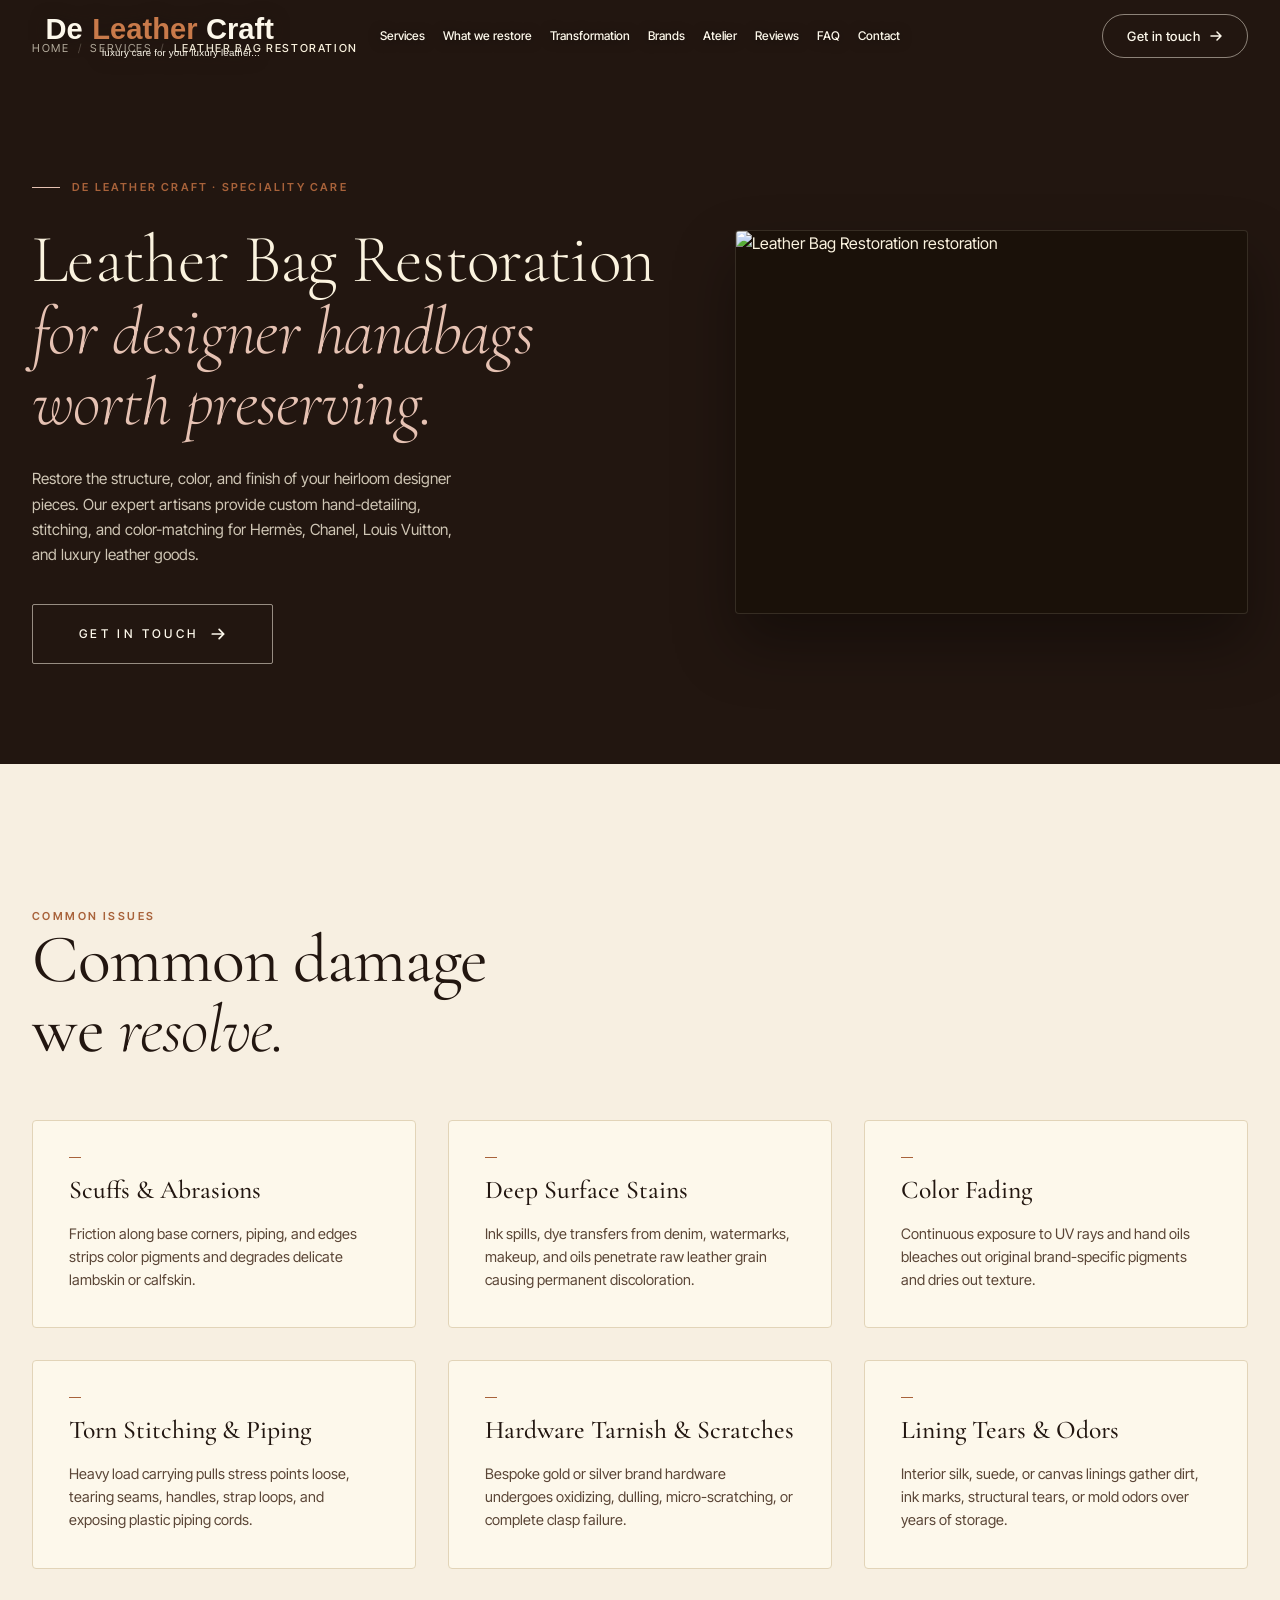
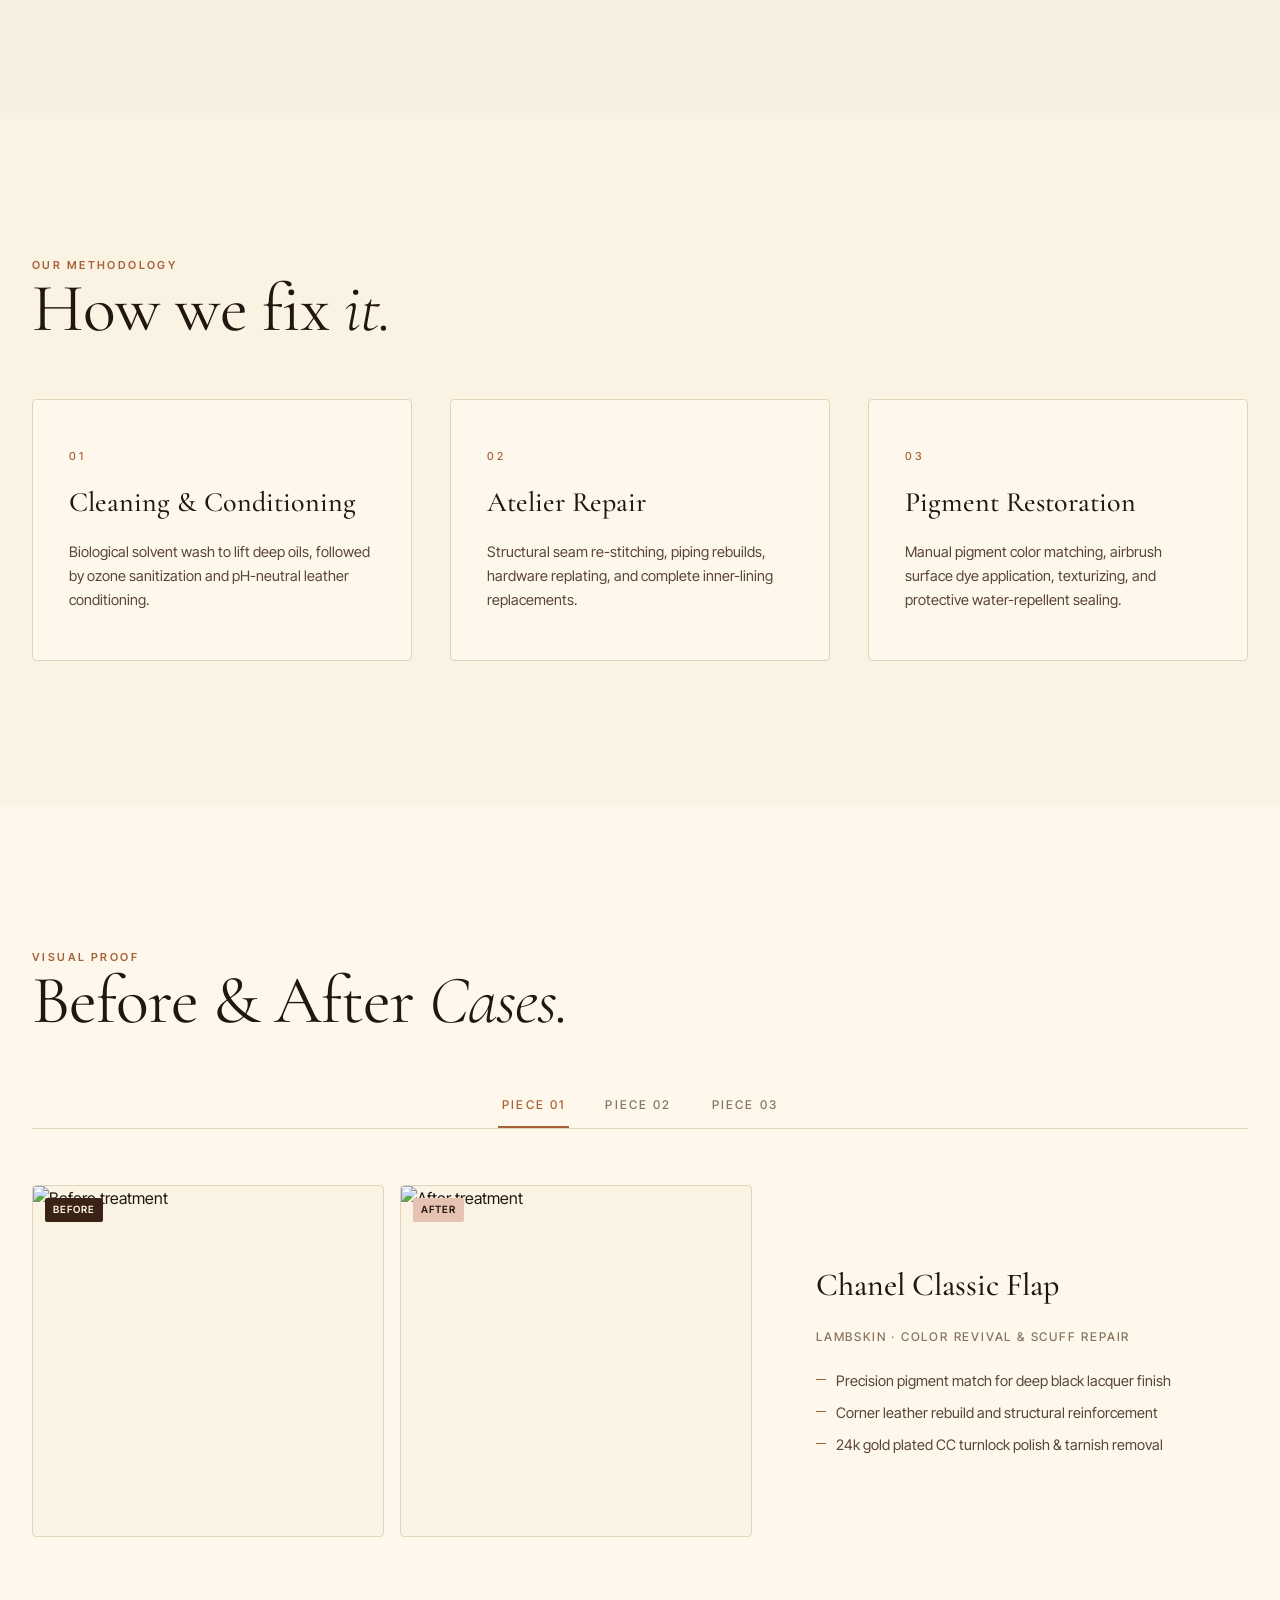
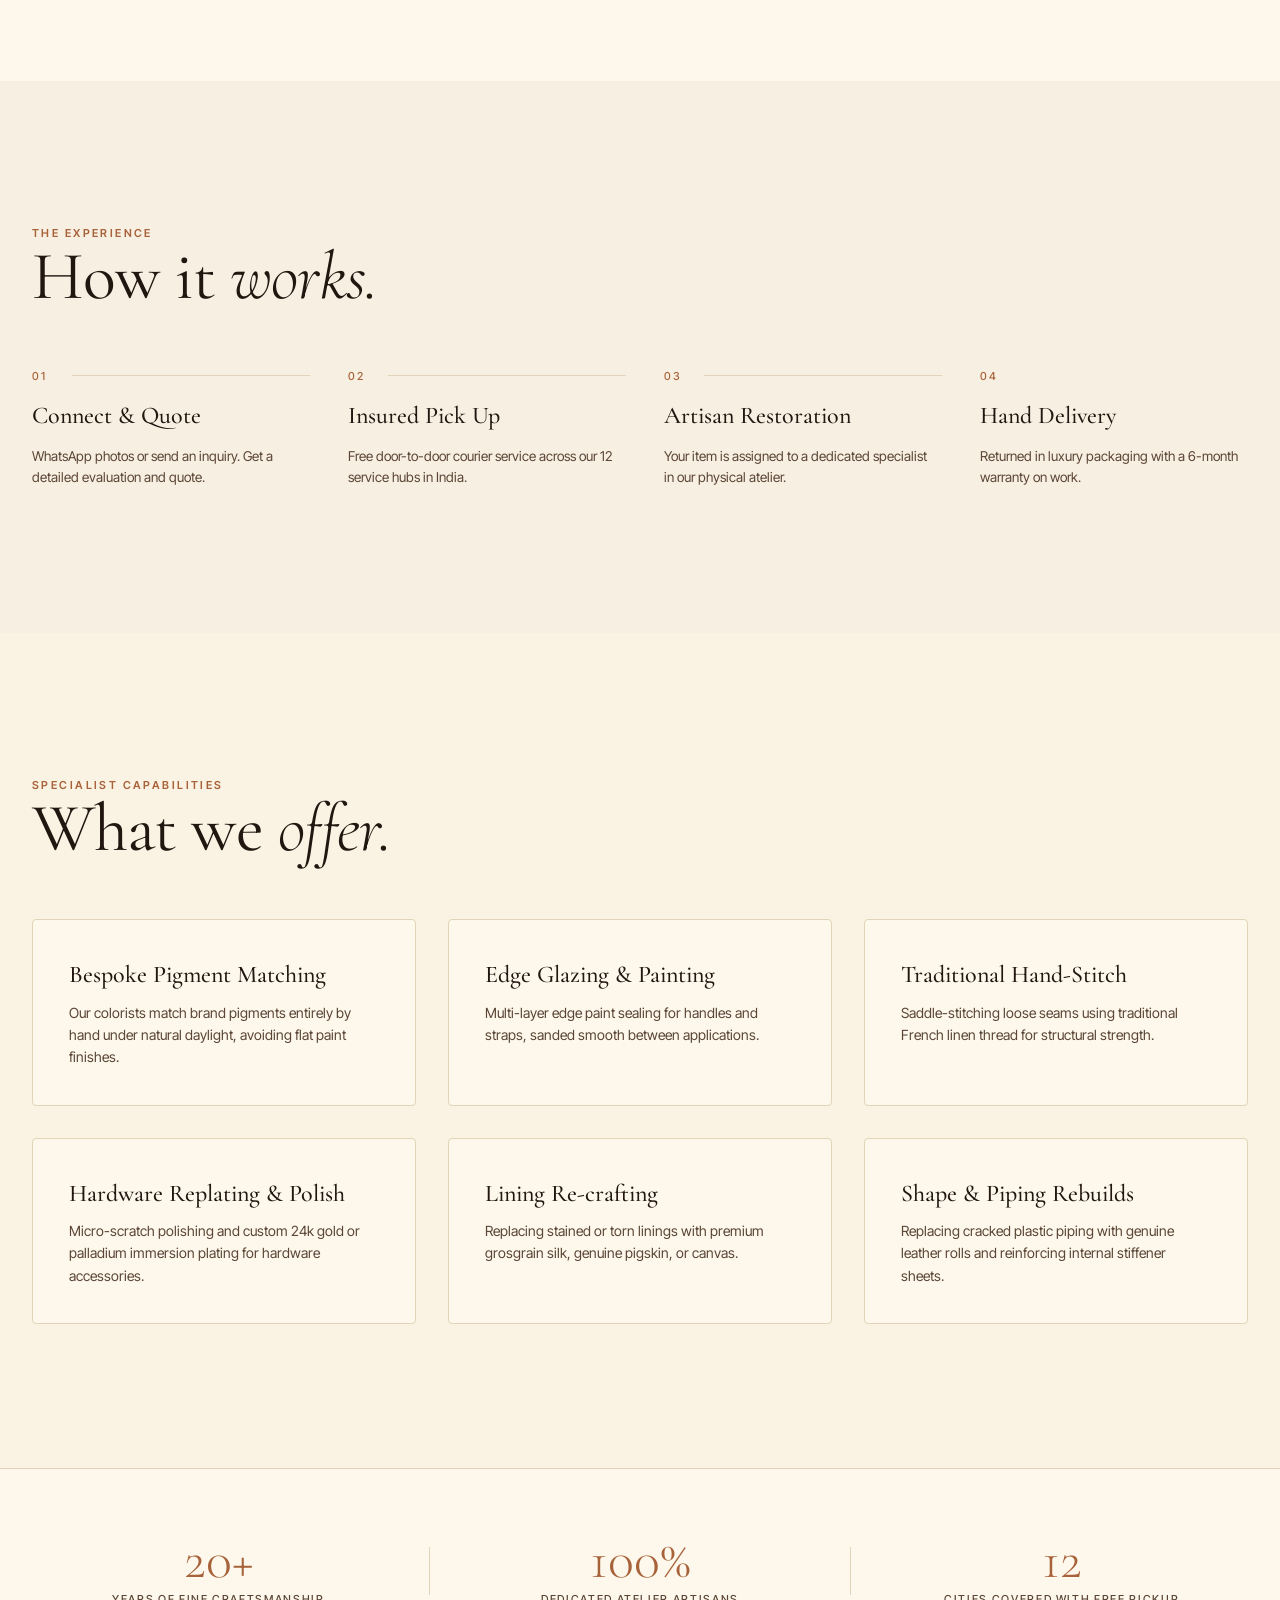
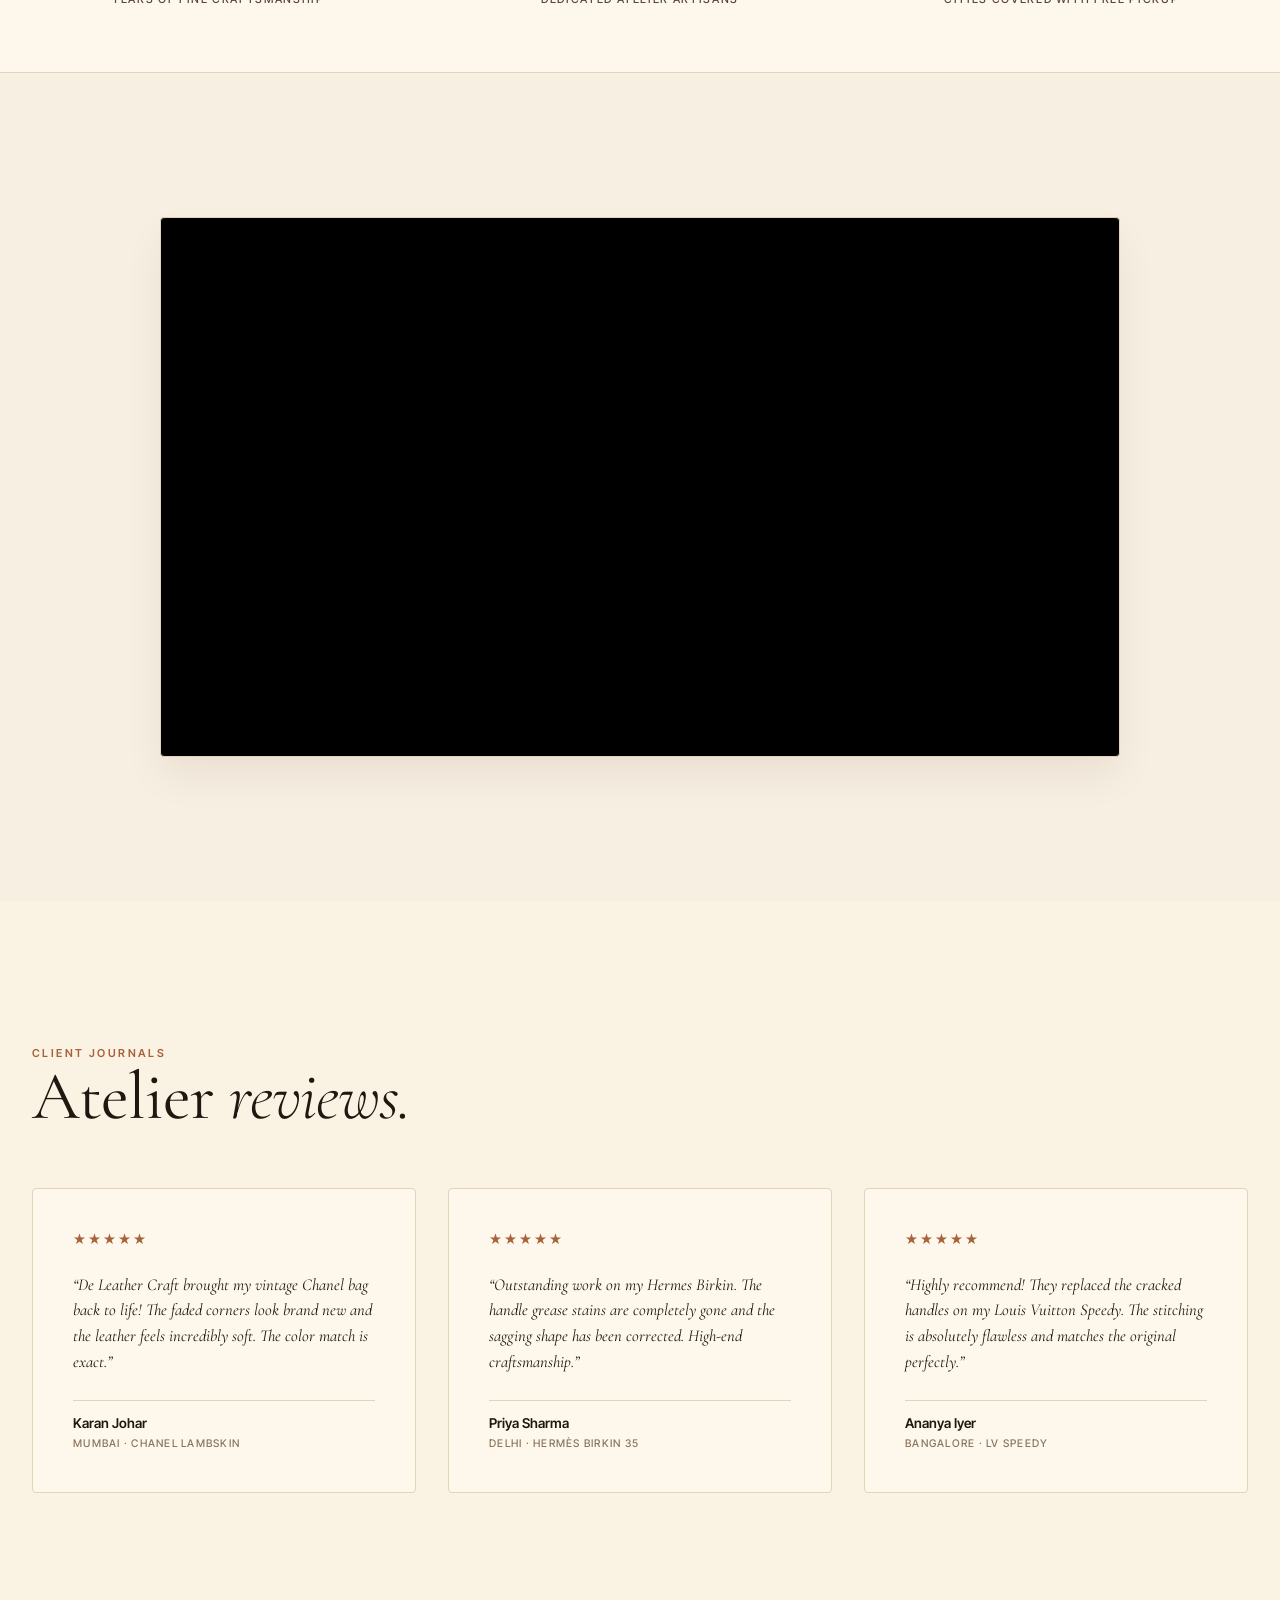
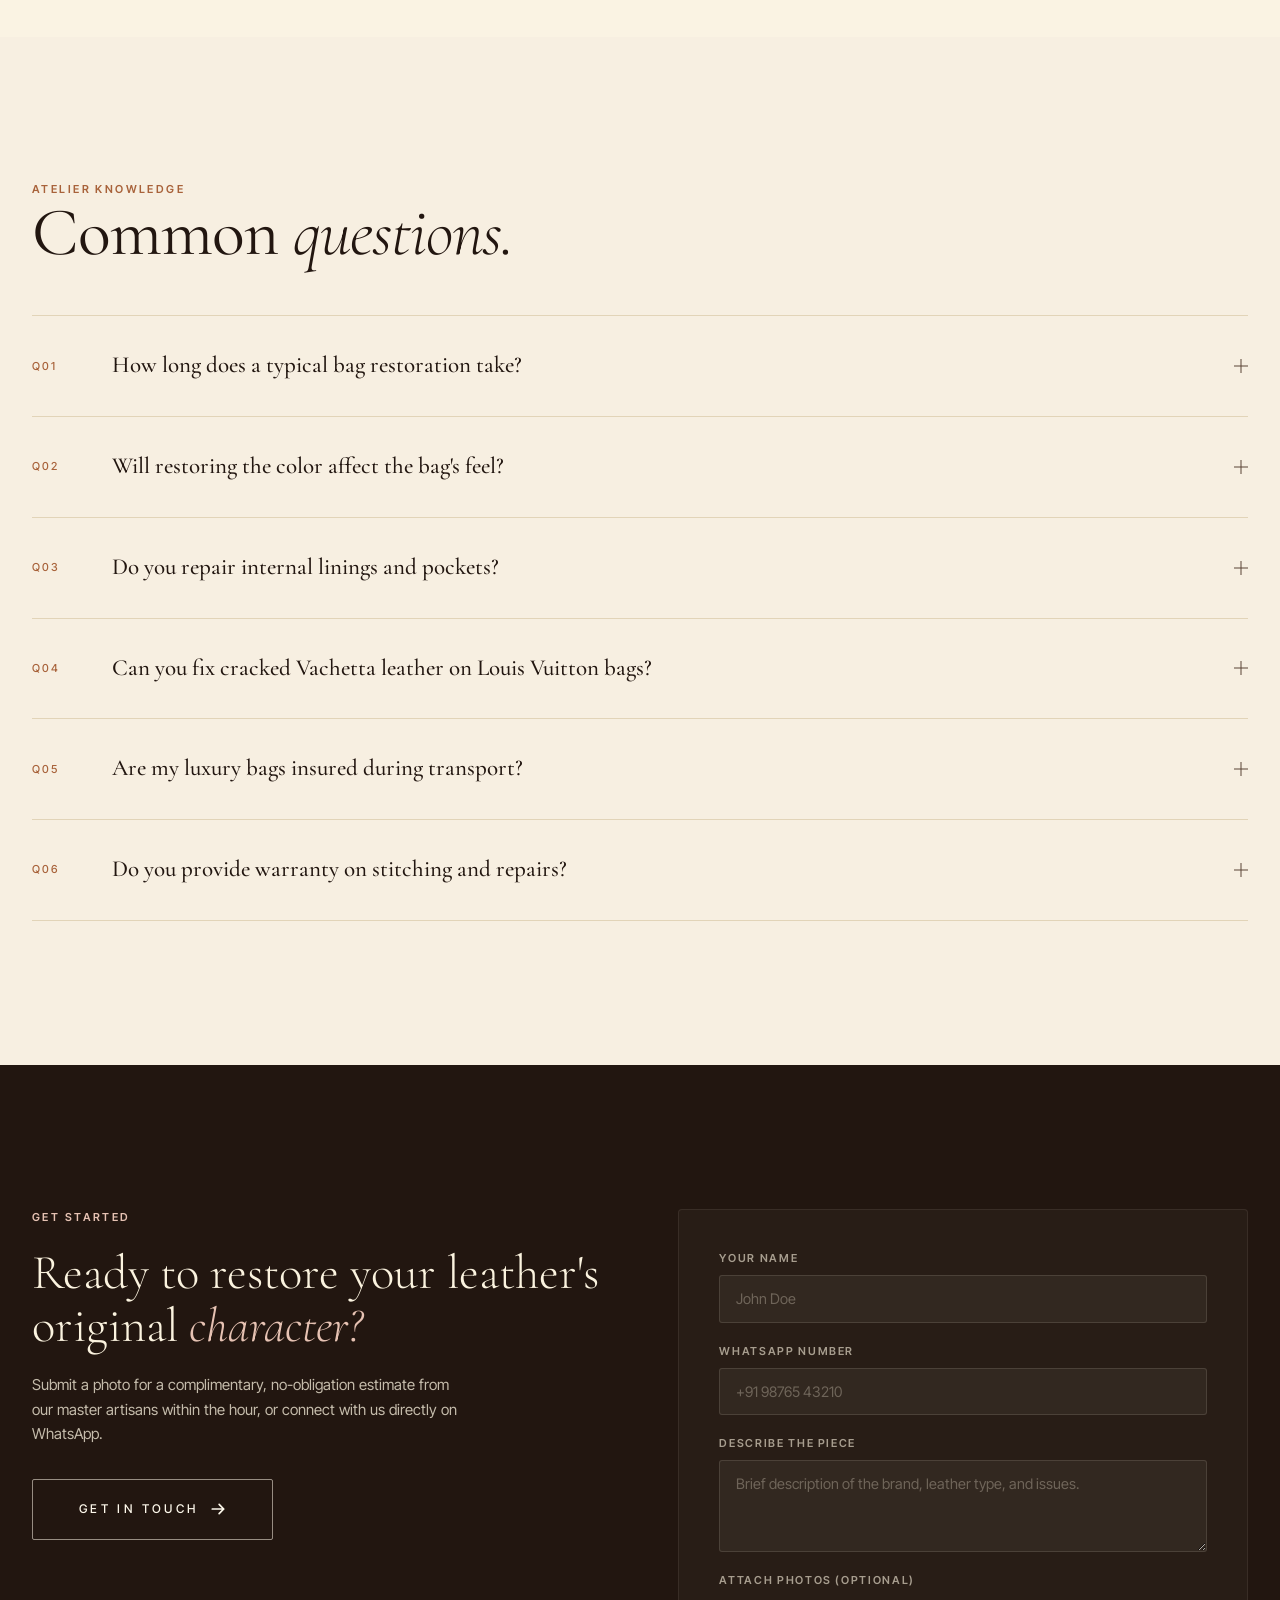
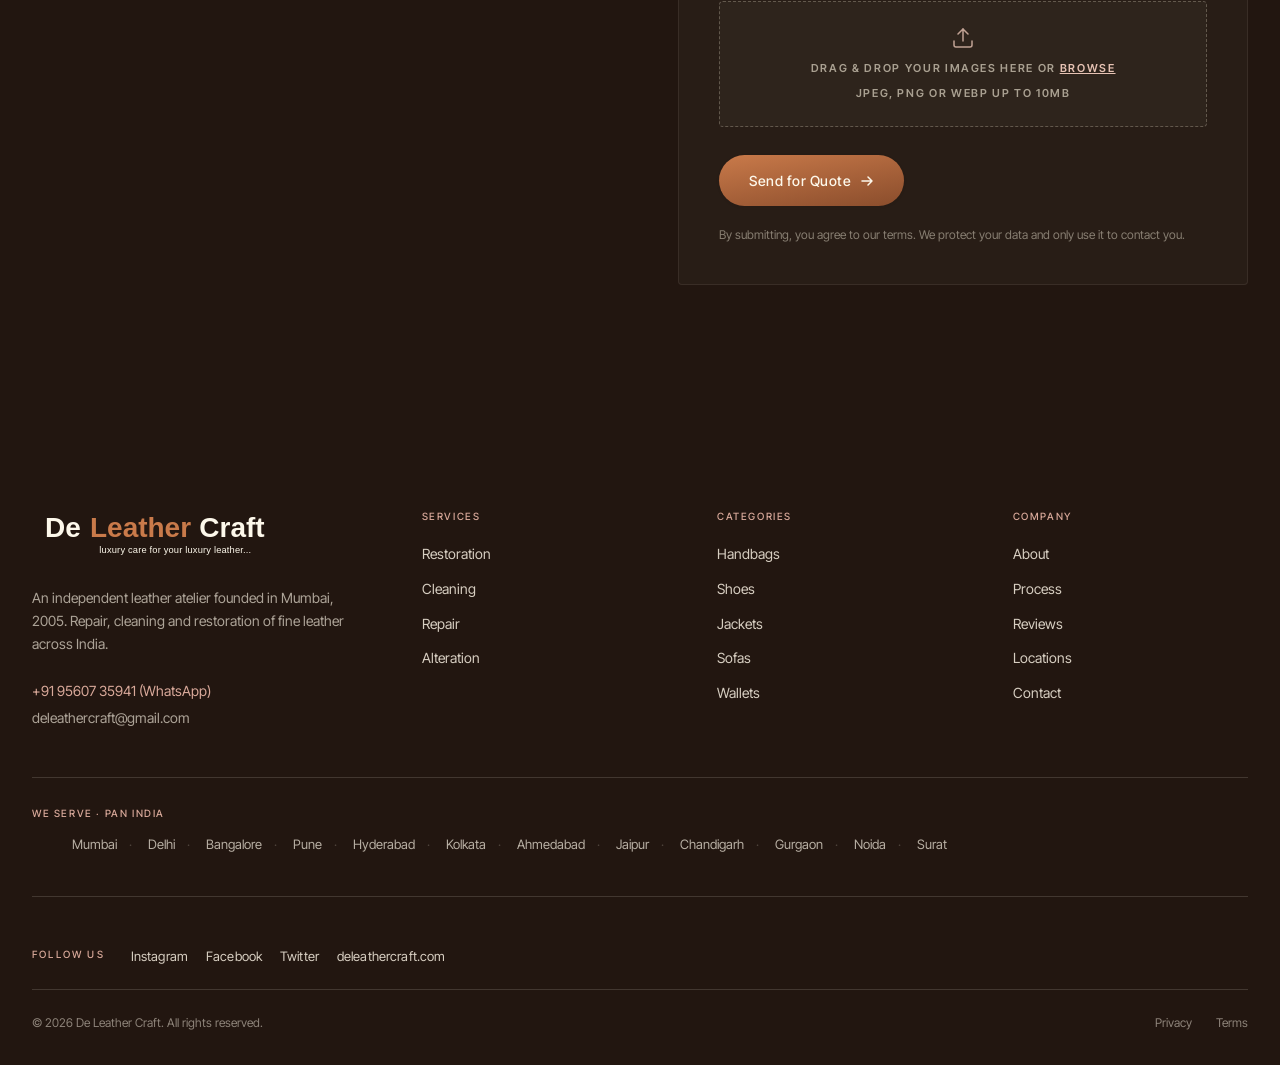
==== services/leather-bag-restoration/index.html @ c41ff394 "feat: generate example leather bag restoration service detail page" ====
<!DOCTYPE html>
<html lang="en">
<head>
  <meta charset="UTF-8" />
  <meta name="viewport" content="width=device-width, initial-scale=1, viewport-fit=cover" />
  <meta name="theme-color" content="#221610" />

  <!-- ==========================================================================
       PRODUCTION-READY SERVICE PAGE TEMPLATE (13 SECTIONS)
       --------------------------------------------------------------------------
       This is a reusable page template for leather services (cleaning, repair, etc.).
       Structure is fully semantic, componentized, and Next.js friendly.

       Next.js Component Mapping:
       1.  Header           -> <Header /> (Shared)
       2.  Hero             -> <ServiceHero />
       3.  Problem          -> <ProblemGrid />
       4.  Solution         -> <SolutionOverview />
       5.  Before / After   -> <BeforeAfterGallery />
       6.  Process          -> <ProcessTimeline />
       7.  Capabilities     -> <CapabilitiesGrid />
       8.  Trust            -> <TrustSignals />
       9.  Video            -> <VideoSection /> (Collapses if empty)
       10. Testimonials     -> <Testimonials />
       11. FAQ              -> <FaqAccordion />
       12. Final CTA & Form -> <FinalCta />
       13. Footer           -> <Footer /> (Shared)
       ========================================================================== -->

  <title>Designer Leather Bag Restoration & Repair &mdash; De Leather Craft</title>
  <meta name="description" content="Expert leather handbag restoration and repair since 2005. Hand-detailed deep cleaning, custom color-matching, stitch repair, and lining replacement for Chanel, Hermès, Gucci, and Louis Vuitton." />
  <meta name="robots" content="index, follow, max-image-preview:large" />
  <link class="canonical" rel="canonical" href="https://leather-draft.vercel.app/services/leather-bag-restoration" />

  <!-- Social Graphs -->
  <meta property="og:type" content="article" />
  <meta property="og:site_name" content="De Leather Craft" />
  <meta property="og:title" content="Designer Leather Bag Restoration & Repair &mdash; De Leather Craft" />
  <meta property="og:description" content="Expert leather handbag restoration and repair since 2005. Hand-detailed deep cleaning, custom color-matching, stitch repair, and lining replacement for Chanel, Hermès, Gucci, and Louis Vuitton." />
  <meta property="og:url" content="https://leather-draft.vercel.app/services/leather-bag-restoration" />
  <meta property="og:image" content="https://leather-draft.vercel.app/public/before-after/after-fendi.jpg" />
  <meta name="twitter:card" content="summary_large_image" />
  <meta name="twitter:image" content="https://leather-draft.vercel.app/public/before-after/after-fendi.jpg" />

  <link rel="preconnect" href="https://fonts.googleapis.com" />
  <link rel="preconnect" href="https://fonts.gstatic.com" crossorigin />
  <link rel="stylesheet" href="https://fonts.googleapis.com/css2?family=Cormorant+Garamond:ital,wght@0,300;0,400;0,500;0,600;0,700;1,300;1,400;1,500&family=Inter+Tight:wght@300;400;500;600;700&display=swap" />

  <!-- Preload dynamic hero visual -->
  <link rel="preload" as="image" href="https://images.unsplash.com/photo-1584917865442-de89df76afd3?w=1600&q=80&auto=format&fit=crop" fetchpriority="high" />

  <link rel="stylesheet" href="/style.css" />
  <link rel="stylesheet" href="/service.css" />

  <!-- SEO Structured Data -->
  <script type="application/ld+json">
  {
    "@context": "https://schema.org",
    "@graph": [
      {
        "@type": "Service",
        "@id": "https://leather-draft.vercel.app/services/leather-bag-restoration#service",
        "serviceType": "Leather Bag Restoration",
        "name": "Leather Bag Restoration",
        "description": "Expert leather handbag restoration and repair since 2005. Hand-detailed deep cleaning, custom color-matching, stitch repair, and lining replacement for Chanel, Hermès, Gucci, and Louis Vuitton.",
        "provider": {
          "@type": "Organization",
          "name": "De Leather Craft",
          "url": "https://leather-draft.vercel.app/"
        },
        "areaServed": "India",
        "url": "https://leather-draft.vercel.app/services/leather-bag-restoration"
      },
      {
        "@type": "BreadcrumbList",
        "itemListElement": [
          { "@type": "ListItem", "position": 1, "name": "Home", "item": "https://leather-draft.vercel.app/" },
          { "@type": "ListItem", "position": 2, "name": "Services", "item": "https://leather-draft.vercel.app/#services" },
          { "@type": "ListItem", "position": 3, "name": "Leather Bag Restoration", "item": "https://leather-draft.vercel.app/services/leather-bag-restoration" }
        ]
      },
      {
        "@type": "FAQPage",
        "mainEntity": [
          {
            "@type": "Question",
            "name": "How long does a typical bag restoration take?",
            "acceptedAnswer": { "@type": "Answer", "text": "Most handbag restorations take 3 to 4 weeks. If structural reconstructions (like custom strap rebuilding or interior lining replacement) are needed, it may take up to 6 weeks." }
          },
          {
            "@type": "Question",
            "name": "Will restoring the color affect the bag's feel?",
            "acceptedAnswer": { "@type": "Answer", "text": "No. We use water-based, luxury-grade pigments and thin binding sealers that penetrate leather pores. This preserves the original grain texture and soft hand-feel of calfskin and lambskin." }
          },
          {
            "@type": "Question",
            "name": "Do you repair internal linings and pockets?",
            "acceptedAnswer": { "@type": "Answer", "text": "Yes. We offer interior detailing including pocket re-sewing, ink extraction, zipper repairs, and complete lining replacements using premium silk, suede, or genuine leather." }
          },
          {
            "@type": "Question",
            "name": "Can you fix cracked Vachetta leather on Louis Vuitton bags?",
            "acceptedAnswer": { "@type": "Answer", "text": "Once leather is deeply cracked and split, it cannot be safely glued. We perform panel replacements, replacing the old trim with premium untreated Vachetta leather which will patina naturally over time." }
          },
          {
            "@type": "Question",
            "name": "Are my luxury bags insured during transport?",
            "acceptedAnswer": { "@type": "Answer", "text": "Yes, all items picked up by our doorstep couriers or sent by post are fully insured up to their current fair market valuation for complete peace of mind." }
          },
          {
            "@type": "Question",
            "name": "Do you provide warranty on stitching and repairs?",
            "acceptedAnswer": { "@type": "Answer", "text": "We offer a 6-month warranty covering stitching, leather bonding, handle replacements, and edge paint adhesion on all bag restoration orders." }
          }
        ]
      }
    ]
  }
  </script>
</head>
<body>

  <!-- =====================================================================
       1. HEADER (Same as Homepage)
       data-component="Header"
       ===================================================================== -->
  <header class="site-header" data-component="Header">
    <div class="wrap site-header__inner">

      <a href="/" class="dlc-logo" aria-label="De Leather Craft — home">
        <svg class="dlc-logo__svg" xmlns="http://www.w3.org/2000/svg" viewBox="0 0 740 150" aria-hidden="true">
          <text y="85" font-size="84" font-family="'Montserrat','Century Gothic','Apple Gothic',sans-serif" font-weight="700">
            <tspan x="39" class="dlc-logo__charcoal">De</tspan>
            <tspan x="174" class="dlc-logo__tan">Leather</tspan>
            <tspan x="502" class="dlc-logo__charcoal">Craft</tspan>
          </text>
          <text x="202" y="132" font-size="28" font-family="'Montserrat','Century Gothic','Apple Gothic',sans-serif" font-weight="300" letter-spacing="0.5" class="dlc-logo__charcoal dlc-logo__tagline">
            luxury care for your luxury leather...
          </text>
        </svg>
      </a>

      <nav class="nav-desktop" aria-label="Primary">
        <a href="/#services"     class="nav-link">Services</a>
        <a href="/#categories"   class="nav-link">What we restore</a>
        <a href="/#before-after" class="nav-link">Transformation</a>
        <a href="/#brands"       class="nav-link">Brands</a>
        <a href="/#atelier"      class="nav-link">Atelier</a>
        <a href="/#reviews"      class="nav-link">Reviews</a>
        <a href="/#faq"          class="nav-link">FAQ</a>
        <a href="#contact"       class="nav-link">Contact</a>
      </nav>

      <div class="nav-desktop-cta">
        <a href="#contact" class="btn btn--ghost">
          Get in touch
          <svg width="14" height="14" viewBox="0 0 14 14" aria-hidden="true"><path d="M2 7 L12 7 M8 3 L12 7 L8 11" stroke="currentColor" stroke-width="1.5" fill="none" stroke-linecap="round" stroke-linejoin="round" /></svg>
        </a>
      </div>

      <button class="nav-burger" id="navBurger" aria-label="Toggle menu" aria-expanded="false" aria-controls="mobileNav">
        <svg width="18" height="14" viewBox="0 0 18 14" aria-hidden="true">
          <path id="burgerPath" d="M2 2 L16 2 M2 7 L16 7 M2 12 L16 12" stroke="currentColor" stroke-width="1.5" fill="none" stroke-linecap="round" />
        </svg>
      </button>
    </div>

    <div class="mobile-nav" id="mobileNav">
      <ul class="mobile-nav__list">
        <li><a href="/#services"     class="mobile-nav__link">Services</a></li>
        <li><a href="/#categories"   class="mobile-nav__link">What we restore</a></li>
        <li><a href="/#before-after" class="mobile-nav__link">Transformation</a></li>
        <li><a href="/#brands"       class="mobile-nav__link">Brands</a></li>
        <li><a href="/#atelier"      class="mobile-nav__link">Atelier</a></li>
        <li><a href="/#reviews"      class="mobile-nav__link">Reviews</a></li>
        <li><a href="/#faq"          class="mobile-nav__link">FAQ</a></li>
        <li><a href="#contact"       class="mobile-nav__link">Contact</a></li>
      </ul>
      <div class="mobile-nav__cta">
        <a href="#contact" class="btn btn--primary btn--cognac btn--lg" style="justify-content:center;">
          Get in touch
          <svg width="14" height="14" viewBox="0 0 14 14" aria-hidden="true"><path d="M2 7 L12 7 M8 3 L12 7 L8 11" stroke="currentColor" stroke-width="1.5" fill="none" stroke-linecap="round" stroke-linejoin="round" /></svg>
        </a>
        <a href="https://wa.me/919560735941" target="_blank" rel="noopener noreferrer" class="mobile-nav__whatsapp">WhatsApp us</a>
      </div>
    </div>
  </header>

  <main>

    <!-- =====================================================================
         2. HERO SECTION
         data-component="ServiceHero"
         Split premium layout: Left text details, Right image frame.
         ===================================================================== -->
    <section class="sp-hero" data-component="ServiceHero" aria-label="Leather Bag Restoration">
      <nav class="sp-breadcrumb" aria-label="Breadcrumb" data-component="Breadcrumb">
        <div class="wrap">
          <ol class="sp-breadcrumb__list">
            <li><a href="/">Home</a></li>
            <li><a href="/#services">Services</a></li>
            <li aria-current="page">Leather Bag Restoration</li>
          </ol>
        </div>
      </nav>

      <div class="wrap sp-hero__grid">
        <div class="sp-hero__content">
          <div class="sp-hero__eyebrow">
            <span class="rule"></span>
            <span class="eyebrow">De Leather Craft &middot; Speciality Care</span>
          </div>

          <h1 class="sp-hero__title">
            Leather Bag Restoration <br /><em>for designer handbags worth preserving.</em>
          </h1>

          <p class="sp-hero__sub">
            Restore the structure, color, and finish of your heirloom designer pieces. Our expert artisans provide custom hand-detailing, stitching, and color-matching for Hermès, Chanel, Louis Vuitton, and luxury leather goods.
          </p>

          <div class="sp-hero__actions">
            <a href="#contact" class="btn btn--hero btn--hero-xl">
              <span>GET IN TOUCH</span>
              <svg width="14" height="14" viewBox="0 0 14 14" aria-hidden="true"><path d="M2 7 L12 7 M8 3 L12 7 L8 11" stroke="currentColor" stroke-width="1.5" fill="none" stroke-linecap="round" stroke-linejoin="round" /></svg>
            </a>
          </div>
        </div>

        <div class="sp-hero__visual">
          <img class="sp-hero__img" src="https://images.unsplash.com/photo-1584917865442-de89df76afd3?w=1600&q=80&auto=format&fit=crop" alt="Leather Bag Restoration restoration" fetchpriority="high" loading="eager" />
        </div>
      </div>
    </section>

    <!-- =====================================================================
         3. PROBLEM SECTION ("Common Issues We Fix")
         data-component="ProblemGrid"
         Displays damage types for client matching and SEO search keyword mapping.
         ===================================================================== -->
    <section class="sp-problems section" data-component="ProblemGrid">
      <div class="wrap">
        <header class="sp-problems__head">
          <div class="eyebrow">Common Issues</div>
          <h2 class="section-title">Common damage we <em>resolve.</em></h2>
        </header>

        <div class="sp-problems__grid">
          <article class="sp-problem-card">
            <span class="sp-problem-card__indicator"></span>
            <h3 class="sp-problem-card__title">Scuffs & Abrasions</h3>
            <p class="sp-problem-card__desc">Friction along base corners, piping, and edges strips color pigments and degrades delicate lambskin or calfskin.</p>
          </article>

          <article class="sp-problem-card">
            <span class="sp-problem-card__indicator"></span>
            <h3 class="sp-problem-card__title">Deep Surface Stains</h3>
            <p class="sp-problem-card__desc">Ink spills, dye transfers from denim, watermarks, makeup, and oils penetrate raw leather grain causing permanent discoloration.</p>
          </article>

          <article class="sp-problem-card">
            <span class="sp-problem-card__indicator"></span>
            <h3 class="sp-problem-card__title">Color Fading</h3>
            <p class="sp-problem-card__desc">Continuous exposure to UV rays and hand oils bleaches out original brand-specific pigments and dries out texture.</p>
          </article>

          <article class="sp-problem-card">
            <span class="sp-problem-card__indicator"></span>
            <h3 class="sp-problem-card__title">Torn Stitching & Piping</h3>
            <p class="sp-problem-card__desc">Heavy load carrying pulls stress points loose, tearing seams, handles, strap loops, and exposing plastic piping cords.</p>
          </article>

          <article class="sp-problem-card">
            <span class="sp-problem-card__indicator"></span>
            <h3 class="sp-problem-card__title">Hardware Tarnish & Scratches</h3>
            <p class="sp-problem-card__desc">Bespoke gold or silver brand hardware undergoes oxidizing, dulling, micro-scratching, or complete clasp failure.</p>
          </article>

          <article class="sp-problem-card">
            <span class="sp-problem-card__indicator"></span>
            <h3 class="sp-problem-card__title">Lining Tears & Odors</h3>
            <p class="sp-problem-card__desc">Interior silk, suede, or canvas linings gather dirt, ink marks, structural tears, or mold odors over years of storage.</p>
          </article>
        </div>
      </div>
    </section>

    <!-- =====================================================================
         4. SOLUTION SECTION ("How We Fix It")
         data-component="SolutionOverview"
         Clean authority cards highlighting Cleaning, Repair, and Restoration.
         ===================================================================== -->
    <section class="sp-solutions section" data-component="SolutionOverview">
      <div class="wrap">
        <header class="sp-solutions__head">
          <div class="eyebrow">Our Methodology</div>
          <h2 class="section-title">How we fix <em>it.</em></h2>
        </header>

        <div class="sp-solutions__grid">
          <article class="sp-solution-card">
            <span class="mono sp-solution-card__num">01</span>
            <h3 class="sp-solution-card__title">Cleaning & Conditioning</h3>
            <p class="sp-solution-card__desc">Biological solvent wash to lift deep oils, followed by ozone sanitization and pH-neutral leather conditioning.</p>
          </article>

          <article class="sp-solution-card">
            <span class="mono sp-solution-card__num">02</span>
            <h3 class="sp-solution-card__title">Atelier Repair</h3>
            <p class="sp-solution-card__desc">Structural seam re-stitching, piping rebuilds, hardware replating, and complete inner-lining replacements.</p>
          </article>

          <article class="sp-solution-card">
            <span class="mono sp-solution-card__num">03</span>
            <h3 class="sp-solution-card__title">Pigment Restoration</h3>
            <p class="sp-solution-card__desc">Manual pigment color matching, airbrush surface dye application, texturizing, and protective water-repellent sealing.</p>
          </article>
        </div>
      </div>
    </section>

    <!-- =====================================================================
         5. BEFORE / AFTER SECTION
         data-component="BeforeAfterGallery"
         Interactive client showcases with metadata and dynamic treatments.
         ===================================================================== -->
    <section class="sp-before-after section" data-component="BeforeAfterGallery">
      <div class="wrap">
        <header class="sp-before-after__head">
          <div class="eyebrow">Visual Proof</div>
          <h2 class="section-title">Before & After <em>Cases.</em></h2>
        </header>

        <div class="sp-ba-tabs">
          <div class="sp-ba-tabs__nav" role="tablist" aria-label="Before/After transformations">
            <button class="sp-ba-tabs__btn is-active" role="tab" aria-selected="true" aria-controls="ba-panel-1" id="ba-tab-1">Piece 01</button>
            <button class="sp-ba-tabs__btn" role="tab" aria-selected="false" aria-controls="ba-panel-2" id="ba-tab-2" tabindex="-1">Piece 02</button>
            <button class="sp-ba-tabs__btn" role="tab" aria-selected="false" aria-controls="ba-panel-3" id="ba-tab-3" tabindex="-1">Piece 03</button>
          </div>

          <!-- Panel 1 -->
          <div class="sp-ba-panel is-active" id="ba-panel-1" role="tabpanel" aria-labelledby="ba-tab-1">
            <div class="sp-ba-panel__grid">
              <div class="sp-ba-panel__images">
                <div class="sp-ba-img-container">
                  <img src="https://images.unsplash.com/photo-1598033129183-c4f50c736f10?w=900&q=80&auto=format&fit=crop" alt="Before treatment" loading="lazy" />
                  <span class="sp-ba-tag sp-ba-tag--before">Before</span>
                </div>
                <div class="sp-ba-img-container">
                  <img src="https://images.unsplash.com/photo-1584917865442-de89df76afd3?w=900&q=80&auto=format&fit=crop" alt="After treatment" loading="lazy" />
                  <span class="sp-ba-tag sp-ba-tag--after">After</span>
                </div>
              </div>
              <div class="sp-ba-panel__content">
                <h3 class="sp-ba-panel__title">Chanel Classic Flap</h3>
                <span class="mono sp-ba-panel__meta">Lambskin · Color Revival & Scuff Repair</span>
                <ul class="sp-ba-panel__bullets">
                  <li>Precision pigment match for deep black lacquer finish</li>
                  <li>Corner leather rebuild and structural reinforcement</li>
                  <li>24k gold plated CC turnlock polish & tarnish removal</li>
                </ul>
              </div>
            </div>
          </div>

          <!-- Panel 2 -->
          <div class="sp-ba-panel" id="ba-panel-2" role="tabpanel" aria-labelledby="ba-tab-2" hidden>
            <div class="sp-ba-panel__grid">
              <div class="sp-ba-panel__images">
                <div class="sp-ba-img-container">
                  <img src="https://images.unsplash.com/photo-1548036328-c9fa89d128fa?w=900&q=80&auto=format&fit=crop" alt="Before treatment" loading="lazy" />
                  <span class="sp-ba-tag sp-ba-tag--before">Before</span>
                </div>
                <div class="sp-ba-img-container">
                  <img src="https://images.unsplash.com/photo-1548036328-c9fa89d128fa?w=900&q=80&auto=format&fit=crop" alt="After treatment" loading="lazy" />
                  <span class="sp-ba-tag sp-ba-tag--after">After</span>
                </div>
              </div>
              <div class="sp-ba-panel__content">
                <h3 class="sp-ba-panel__title">Louis Vuitton Speedy 30</h3>
                <span class="mono sp-ba-panel__meta">Monogram Canvas · Vachetta Rebuild</span>
                <ul class="sp-ba-panel__bullets">
                  <li>Replacement of dried & cracked Vachetta leather trims</li>
                  <li>Hand-stitched rolled leather handles using yellow French thread</li>
                  <li>Oxidation removal and polish on brass rivets and padlocks</li>
                </ul>
              </div>
            </div>
          </div>

          <!-- Panel 3 -->
          <div class="sp-ba-panel" id="ba-panel-3" role="tabpanel" aria-labelledby="ba-tab-3" hidden>
            <div class="sp-ba-panel__grid">
              <div class="sp-ba-panel__images">
                <div class="sp-ba-img-container">
                  <img src="https://images.unsplash.com/photo-1566150905458-1bf1fc15a4a0?w=900&q=80&auto=format&fit=crop" alt="Before treatment" loading="lazy" />
                  <span class="sp-ba-tag sp-ba-tag--before">Before</span>
                </div>
                <div class="sp-ba-img-container">
                  <img src="https://images.unsplash.com/photo-1566150905458-1bf1fc15a4a0?w=900&q=80&auto=format&fit=crop" alt="After treatment" loading="lazy" />
                  <span class="sp-ba-tag sp-ba-tag--after">After</span>
                </div>
              </div>
              <div class="sp-ba-panel__content">
                <h3 class="sp-ba-panel__title">Hermès Birkin 35</h3>
                <span class="mono sp-ba-panel__meta">Togo Leather · Orange H Pigment Match</span>
                <ul class="sp-ba-panel__bullets">
                  <li>Extraction of grease stains from handles & base seams</li>
                  <li>Custom edge paint formulation and multi-layer hand application</li>
                  <li>Rebuilding shape using interior structural supports to fix sagging</li>
                </ul>
              </div>
            </div>
          </div>
        </div>
      </div>
    </section>

    <!-- =====================================================================
         6. PROCESS SECTION ("How It Works")
         data-component="ProcessTimeline"
         Horizontal layout on desktop, stacked vertically on mobile.
         ===================================================================== -->
    <section class="sp-process section" data-component="ProcessTimeline">
      <div class="wrap">
        <header class="sp-process__head">
          <div class="eyebrow">The Experience</div>
          <h2 class="section-title">How it <em>works.</em></h2>
        </header>

        <ol class="sp-process__timeline">
          <li class="sp-process__step">
            <span class="mono sp-process__num">01</span>
            <h3 class="sp-process__step-title">Connect & Quote</h3>
            <p class="sp-process__step-desc">WhatsApp photos or send an inquiry. Get a detailed evaluation and quote.</p>
          </li>
          <li class="sp-process__step">
            <span class="mono sp-process__num">02</span>
            <h3 class="sp-process__step-title">Insured Pick Up</h3>
            <p class="sp-process__step-desc">Free door-to-door courier service across our 12 service hubs in India.</p>
          </li>
          <li class="sp-process__step">
            <span class="mono sp-process__num">03</span>
            <h3 class="sp-process__step-title">Artisan Restoration</h3>
            <p class="sp-process__step-desc">Your item is assigned to a dedicated specialist in our physical atelier.</p>
          </li>
          <li class="sp-process__step">
            <span class="mono sp-process__num">04</span>
            <h3 class="sp-process__step-title">Hand Delivery</h3>
            <p class="sp-process__step-desc">Returned in luxury packaging with a 6-month warranty on work.</p>
          </li>
        </ol>
      </div>
    </section>

    <!-- =====================================================================
         7. CAPABILITIES SECTION ("What We Offer")
         data-component="CapabilitiesGrid"
         Granular skill details. Fully dynamic variables per page.
         ===================================================================== -->
    <section class="sp-capabilities section" data-component="CapabilitiesGrid">
      <div class="wrap">
        <header class="sp-capabilities__head">
          <div class="eyebrow">Specialist Capabilities</div>
          <h2 class="section-title">What we <em>offer.</em></h2>
        </header>

        <div class="sp-capabilities__grid">
          <article class="sp-capability-card">
            <h3 class="sp-capability-card__title">Bespoke Pigment Matching</h3>
            <p class="sp-capability-card__desc">Our colorists match brand pigments entirely by hand under natural daylight, avoiding flat paint finishes.</p>
          </article>

          <article class="sp-capability-card">
            <h3 class="sp-capability-card__title">Edge Glazing & Painting</h3>
            <p class="sp-capability-card__desc">Multi-layer edge paint sealing for handles and straps, sanded smooth between applications.</p>
          </article>

          <article class="sp-capability-card">
            <h3 class="sp-capability-card__title">Traditional Hand-Stitch</h3>
            <p class="sp-capability-card__desc">Saddle-stitching loose seams using traditional French linen thread for structural strength.</p>
          </article>

          <article class="sp-capability-card">
            <h3 class="sp-capability-card__title">Hardware Replating & Polish</h3>
            <p class="sp-capability-card__desc">Micro-scratch polishing and custom 24k gold or palladium immersion plating for hardware accessories.</p>
          </article>

          <article class="sp-capability-card">
            <h3 class="sp-capability-card__title">Lining Re-crafting</h3>
            <p class="sp-capability-card__desc">Replacing stained or torn linings with premium grosgrain silk, genuine pigskin, or canvas.</p>
          </article>

          <article class="sp-capability-card">
            <h3 class="sp-capability-card__title">Shape & Piping Rebuilds</h3>
            <p class="sp-capability-card__desc">Replacing cracked plastic piping with genuine leather rolls and reinforcing internal stiffener sheets.</p>
          </article>
        </div>
      </div>
    </section>

    <!-- =====================================================================
         8. TRUST SECTION
         data-component="TrustSignals"
         Experience claims in a minimal, high-whitespace premium band.
         ===================================================================== -->
    <section class="sp-trust" data-component="TrustSignals">
      <div class="wrap">
        <div class="sp-trust__ribbon">
          <div class="sp-trust__stat">
            <span class="sp-trust__stat-number">20+</span>
            <span class="sp-trust__stat-label">Years of Fine Craftsmanship</span>
          </div>
          <div class="sp-trust__divider" aria-hidden="true"></div>
          <div class="sp-trust__stat">
            <span class="sp-trust__stat-number">100%</span>
            <span class="sp-trust__stat-label">Dedicated Atelier Artisans</span>
          </div>
          <div class="sp-trust__divider" aria-hidden="true"></div>
          <div class="sp-trust__stat">
            <span class="sp-trust__stat-number">12</span>
            <span class="sp-trust__stat-label">Cities Covered with Free Pickup</span>
          </div>
        </div>
      </div>
    </section>

    <!-- =====================================================================
         9. OPTIONAL VIDEO SECTION
         data-component="VideoSection"
         Uses a CSS rule (or NextJS condition) to auto-hide if URL/iframe is empty.
         ===================================================================== -->
    <section class="sp-video section" data-component="VideoSection" id="brand-video">
      <div class="wrap">
        <div class="sp-video__frame">
          <!-- NextJS Tip: Render conditionally. Static HTML uses CSS :has / :empty or src check to hide. -->
          <iframe src="https://www.youtube.com/embed/dQw4w9WgXcQ" title="De Leather Craft Atelier Video" frameborder="0" allow="accelerometer; autoplay; clipboard-write; encrypted-media; gyroscope; picture-in-picture" allowfullscreen></iframe>
        </div>
      </div>
    </section>

    <!-- =====================================================================
         10. TESTIMONIALS SECTION
         data-component="Testimonials"
         Simple, luxury-spaced testimonial review cards.
         ===================================================================== -->
    <section class="sp-testimonials section" data-component="Testimonials">
      <div class="wrap">
        <header class="sp-testimonials__head">
          <div class="eyebrow">Client Journals</div>
          <h2 class="section-title">Atelier <em>reviews.</em></h2>
        </header>

        <div class="sp-testimonials__grid">
          <div class="sp-testimonial-card">
            <div class="sp-testimonial-card__stars" aria-label="5 stars">★★★★★</div>
            <blockquote class="sp-testimonial-card__quote">&ldquo;De Leather Craft brought my vintage Chanel bag back to life! The faded corners look brand new and the leather feels incredibly soft. The color match is exact.&rdquo;</blockquote>
            <div class="sp-testimonial-card__author">
              <cite class="sp-testimonial-card__name">Karan Johar</cite>
              <span class="mono sp-testimonial-card__meta">Mumbai · Chanel Lambskin</span>
            </div>
          </div>

          <div class="sp-testimonial-card">
            <div class="sp-testimonial-card__stars" aria-label="5 stars">★★★★★</div>
            <blockquote class="sp-testimonial-card__quote">&ldquo;Outstanding work on my Hermes Birkin. The handle grease stains are completely gone and the sagging shape has been corrected. High-end craftsmanship.&rdquo;</blockquote>
            <div class="sp-testimonial-card__author">
              <cite class="sp-testimonial-card__name">Priya Sharma</cite>
              <span class="mono sp-testimonial-card__meta">Delhi · Hermès Birkin 35</span>
            </div>
          </div>

          <div class="sp-testimonial-card">
            <div class="sp-testimonial-card__stars" aria-label="5 stars">★★★★★</div>
            <blockquote class="sp-testimonial-card__quote">&ldquo;Highly recommend! They replaced the cracked handles on my Louis Vuitton Speedy. The stitching is absolutely flawless and matches the original perfectly.&rdquo;</blockquote>
            <div class="sp-testimonial-card__author">
              <cite class="sp-testimonial-card__name">Ananya Iyer</cite>
              <span class="mono sp-testimonial-card__meta">Bangalore · LV Speedy</span>
            </div>
          </div>
        </div>
      </div>
    </section>

    <!-- =====================================================================
         11. FAQ SECTION (SEO Layer)
         data-component="FaqAccordion"
         ===================================================================== -->
    <section class="sp-faq section" id="faq" data-component="FaqAccordion">
      <div class="wrap">
        <header class="sp-faq__head">
          <div class="eyebrow">Atelier Knowledge</div>
          <h2 class="section-title">Common <em>questions.</em></h2>
        </header>

        <div class="sp-faq__list">
          <details class="sp-faq__item">
            <summary>
              <span class="mono sp-faq__num">Q01</span>
              <span class="sp-faq__q">How long does a typical bag restoration take?</span>
              <span class="sp-faq__icon" aria-hidden="true"></span>
            </summary>
            <div class="sp-faq__body">
              <p>Most handbag restorations take 3 to 4 weeks. If structural reconstructions (like custom strap rebuilding or interior lining replacement) are needed, it may take up to 6 weeks.</p>
            </div>
          </details>

          <details class="sp-faq__item">
            <summary>
              <span class="mono sp-faq__num">Q02</span>
              <span class="sp-faq__q">Will restoring the color affect the bag's feel?</span>
              <span class="sp-faq__icon" aria-hidden="true"></span>
            </summary>
            <div class="sp-faq__body">
              <p>No. We use water-based, luxury-grade pigments and thin binding sealers that penetrate leather pores. This preserves the original grain texture and soft hand-feel of calfskin and lambskin.</p>
            </div>
          </details>

          <details class="sp-faq__item">
            <summary>
              <span class="mono sp-faq__num">Q03</span>
              <span class="sp-faq__q">Do you repair internal linings and pockets?</span>
              <span class="sp-faq__icon" aria-hidden="true"></span>
            </summary>
            <div class="sp-faq__body">
              <p>Yes. We offer interior detailing including pocket re-sewing, ink extraction, zipper repairs, and complete lining replacements using premium silk, suede, or genuine leather.</p>
            </div>
          </details>

          <details class="sp-faq__item">
            <summary>
              <span class="mono sp-faq__num">Q04</span>
              <span class="sp-faq__q">Can you fix cracked Vachetta leather on Louis Vuitton bags?</span>
              <span class="sp-faq__icon" aria-hidden="true"></span>
            </summary>
            <div class="sp-faq__body">
              <p>Once leather is deeply cracked and split, it cannot be safely glued. We perform panel replacements, replacing the old trim with premium untreated Vachetta leather which will patina naturally over time.</p>
            </div>
          </details>

          <details class="sp-faq__item">
            <summary>
              <span class="mono sp-faq__num">Q05</span>
              <span class="sp-faq__q">Are my luxury bags insured during transport?</span>
              <span class="sp-faq__icon" aria-hidden="true"></span>
            </summary>
            <div class="sp-faq__body">
              <p>Yes, all items picked up by our doorstep couriers or sent by post are fully insured up to their current fair market valuation for complete peace of mind.</p>
            </div>
          </details>

          <details class="sp-faq__item">
            <summary>
              <span class="mono sp-faq__num">Q06</span>
              <span class="sp-faq__q">Do you provide warranty on stitching and repairs?</span>
              <span class="sp-faq__icon" aria-hidden="true"></span>
            </summary>
            <div class="sp-faq__body">
              <p>We offer a 6-month warranty covering stitching, leather bonding, handle replacements, and edge paint adhesion on all bag restoration orders.</p>
            </div>
          </details>
        </div>
      </div>
    </section>

    <!-- =====================================================================
         12. FINAL CTA SECTION (Strong closing + Inline quote/contact form)
         data-component="FinalCta"
         ===================================================================== -->
    <section class="sp-final-cta section" id="contact" data-component="FinalCta">
      <div class="wrap sp-final-cta__grid">
        <div class="sp-final-cta__content">
          <div class="eyebrow">Get Started</div>
          <h2 class="sp-final-cta__title">
            Ready to restore your leather's original <em>character?</em>
          </h2>
          <p class="sp-final-cta__desc">
            Submit a photo for a complimentary, no-obligation estimate from our master artisans within the hour, or connect with us directly on WhatsApp.
          </p>
          <div class="sp-final-cta__actions">
            <a href="https://wa.me/919560735941" target="_blank" rel="noopener noreferrer" class="btn btn--hero btn--hero-xl">
              <span>GET IN TOUCH</span>
              <svg width="14" height="14" viewBox="0 0 14 14" aria-hidden="true"><path d="M2 7 L12 7 M8 3 L12 7 L8 11" stroke="currentColor" stroke-width="1.5" fill="none" stroke-linecap="round" stroke-linejoin="round" /></svg>
            </a>
          </div>
        </div>

        <div class="sp-final-cta__form-container">
          <form class="sp-final-cta__form" action="#" method="post" aria-label="Leather Bag Restoration quote request">
            <label class="sp-final-cta__field">
              <span>Your Name</span>
              <input type="text" name="name" required placeholder="John Doe" />
            </label>
            <label class="sp-final-cta__field">
              <span>WhatsApp Number</span>
              <input type="tel" name="phone" required placeholder="+91 98765 43210" />
            </label>
            <label class="sp-final-cta__field">
              <span>Describe the Piece</span>
              <textarea name="description" rows="3" placeholder="Brief description of the brand, leather type, and issues."></textarea>
            </label>
            <label class="sp-final-cta__field sp-final-cta__field--file">
              <span>Attach Photos (Optional)</span>
              <div class="sp-final-cta__upload-zone">
                <input type="file" name="photos" id="file-upload" accept="image/*" multiple class="sp-final-cta__file-input" />
                <div class="sp-final-cta__upload-content">
                  <svg width="24" height="24" viewBox="0 0 24 24" fill="none" stroke="currentColor" stroke-width="1.5" stroke-linecap="round" stroke-linejoin="round" class="sp-final-cta__upload-icon">
                    <path d="M21 15v4a2 2 0 0 1-2 2H5a2 2 0 0 1-2-2v-4" />
                    <polyline points="17 8 12 3 7 8" />
                    <line x1="12" y1="3" x2="12" y2="15" />
                  </svg>
                  <span class="sp-final-cta__upload-text">Drag & drop your images here or <span class="accent">browse</span></span>
                  <span class="sp-final-cta__upload-hint">JPEG, PNG or WEBP up to 10MB</span>
                </div>
                <div class="sp-final-cta__file-preview" id="file-preview" style="display: none;"></div>
              </div>
            </label>
            <button type="submit" class="btn btn--primary btn--cognac btn--lg sp-final-cta__submit">
              Send for Quote
              <svg width="14" height="14" viewBox="0 0 14 14" aria-hidden="true"><path d="M2 7 L12 7 M8 3 L12 7 L8 11" stroke="currentColor" stroke-width="1.5" fill="none" stroke-linecap="round" stroke-linejoin="round" /></svg>
            </button>
            <p class="sp-final-cta__legal">
              By submitting, you agree to our terms. We protect your data and only use it to contact you.
            </p>
          </form>
        </div>
      </div>
    </section>

  </main>

  <!-- =====================================================================
       13. FOOTER (Same as Homepage)
       data-component="Footer"
       ===================================================================== -->
  <footer class="site-footer" data-component="Footer">
    <div class="wrap">
      <div class="footer-top">

        <div class="footer-brand">
          <a href="/" class="footer-brand__logo" aria-label="De Leather Craft — home">
            <svg class="footer-brand__svg" xmlns="http://www.w3.org/2000/svg" viewBox="0 0 740 150" aria-hidden="true">
              <text y="85" font-size="84" font-family="'Montserrat','Century Gothic','Apple Gothic',sans-serif" font-weight="700">
                <tspan x="39" class="footer-brand__charcoal">De</tspan>
                <tspan x="174" class="footer-brand__tan">Leather</tspan>
                <tspan x="502" class="footer-brand__charcoal">Craft</tspan>
              </text>
              <text x="202" y="132" font-size="28" font-family="'Montserrat','Century Gothic','Apple Gothic',sans-serif" font-weight="300" letter-spacing="0.5" class="footer-brand__charcoal">
                luxury care for your luxury leather...
              </text>
            </svg>
          </a>
          <p class="footer-brand__text">
            An independent leather atelier founded in Mumbai, 2005. Repair, cleaning and
            restoration of fine leather across India.
          </p>
          <div class="footer-contact">
            <a href="https://wa.me/919560735941" target="_blank" rel="noopener noreferrer" class="footer-contact__whatsapp">+91 95607 35941 (WhatsApp)</a>
            <a href="mailto:deleathercraft@gmail.com" class="footer-contact__email">deleathercraft@gmail.com</a>
          </div>
        </div>

        <div class="footer-col">
          <div class="mono footer-col__title">Services</div>
          <ul>
            <li><a href="/services/restoration">Restoration</a></li>
            <li><a href="/services/cleaning">Cleaning</a></li>
            <li><a href="/services/repair">Repair</a></li>
            <li><a href="/services/alteration">Alteration</a></li>
          </ul>
        </div>

        <div class="footer-col">
          <div class="mono footer-col__title">Categories</div>
          <ul>
            <li><a href="/#categories">Handbags</a></li>
            <li><a href="/#categories">Shoes</a></li>
            <li><a href="/#categories">Jackets</a></li>
            <li><a href="/#categories">Sofas</a></li>
            <li><a href="/#categories">Wallets</a></li>
          </ul>
        </div>

        <div class="footer-col">
          <div class="mono footer-col__title">Company</div>
          <ul>
            <li><a href="/#atelier">About</a></li>
            <li><a href="/#before-after">Process</a></li>
            <li><a href="/#reviews">Reviews</a></li>
            <li><a href="/#contact">Locations</a></li>
            <li><a href="/#contact">Contact</a></li>
          </ul>
        </div>

      </div>

      <div class="footer-cities">
        <div class="mono footer-cities__label">We serve · pan India</div>
        <ul class="footer-cities__list">
          <li>Mumbai</li>
          <li>Delhi</li>
          <li>Bangalore</li>
          <li>Pune</li>
          <li>Hyderabad</li>
          <li>Kolkata</li>
          <li>Ahmedabad</li>
          <li>Jaipur</li>
          <li>Chandigarh</li>
          <li>Gurgaon</li>
          <li>Noida</li>
          <li>Surat</li>
        </ul>
      </div>

      <div class="footer-social">
        <div class="mono footer-social__label">Follow us</div>
        <ul class="footer-social__list">
          <li><a href="https://www.instagram.com/deleathercraft" target="_blank" rel="noopener noreferrer">Instagram</a></li>
          <li><a href="https://www.facebook.com/Deleathercraft" target="_blank" rel="noopener noreferrer">Facebook</a></li>
          <li><a href="https://twitter.com/Deleathercraft" target="_blank" rel="noopener noreferrer">Twitter</a></li>
          <li><a href="https://deleathercraft.com" target="_blank" rel="noopener noreferrer">deleathercraft.com</a></li>
        </ul>
      </div>

      <div class="footer-bottom">
        <div>© 2026 De Leather Craft. All rights reserved.</div>
        <div class="footer-bottom__links">
          <a href="#">Privacy</a>
          <a href="#">Terms</a>
        </div>
      </div>
    </div>
  </footer>

  <!-- =====================================================================
       Client script — mobile nav + header transparency observer + interactive tabs.
       ===================================================================== -->
  <script>
    (function () {
      'use strict';

      /* ---- Mobile navigation ---------------------------------- */
      var burger = document.getElementById('navBurger');
      var mobileNav = document.getElementById('mobileNav');
      var burgerPath = document.getElementById('burgerPath');
      var headerEl = document.querySelector('.site-header');
      var ICON_CLOSED = 'M2 2 L16 2 M2 7 L16 7 M2 12 L16 12';
      var ICON_OPEN   = 'M2 2 L16 12 M2 12 L16 2';

      if (burger && mobileNav) {
        burger.addEventListener('click', function () {
          var open = mobileNav.classList.toggle('is-open');
          burger.setAttribute('aria-expanded', String(open));
          burgerPath.setAttribute('d', open ? ICON_OPEN : ICON_CLOSED);
          if (headerEl) headerEl.classList.toggle('site-header--menu-open', open);
        });

        mobileNav.querySelectorAll('a').forEach(function (link) {
          link.addEventListener('click', function () {
            mobileNav.classList.remove('is-open');
            burger.setAttribute('aria-expanded', 'false');
            burgerPath.setAttribute('d', ICON_CLOSED);
            if (headerEl) headerEl.classList.remove('site-header--menu-open');
          });
        });
      }

      /* ---- Header transparency observer ----------------------- */
      /* transparent over hero, solid over trust/content sections */
      var hero = document.querySelector('.sp-hero');
      if (hero && headerEl && 'IntersectionObserver' in window) {
        headerEl.classList.add('site-header--over-hero');
        var io = new IntersectionObserver(function (entries) {
          entries.forEach(function (entry) {
            if (entry.isIntersecting) {
              headerEl.classList.add('site-header--over-hero');
            } else {
              headerEl.classList.remove('site-header--over-hero');
            }
          });
        }, { threshold: 0.1 });
        io.observe(hero);
      }

      /* ---- Before / After Tab Switcher ------------------------ */
      var tabNav = document.querySelector('.sp-ba-tabs__nav');
      if (tabNav) {
        var buttons = tabNav.querySelectorAll('.sp-ba-tabs__btn');
        var panels = document.querySelectorAll('.sp-ba-panel');

        buttons.forEach(function (button, index) {
          button.addEventListener('click', function () {
            // Deactivate all buttons
            buttons.forEach(function (btn) {
              btn.classList.remove('is-active');
              btn.setAttribute('aria-selected', 'false');
              btn.setAttribute('tabindex', '-1');
            });
            // Activate clicked
            button.classList.add('is-active');
            button.setAttribute('aria-selected', 'true');
            button.removeAttribute('tabindex');

            // Hide all panels
            panels.forEach(function (panel) {
              panel.classList.remove('is-active');
              panel.setAttribute('hidden', '');
            });
            // Show corresponding panel
            if (panels[index]) {
              panels[index].classList.add('is-active');
              panels[index].removeAttribute('hidden');
            }
          });

          // Keyboard navigation support
          button.addEventListener('keydown', function (e) {
            var newIndex = -1;
            if (e.key === 'ArrowRight' || e.key === 'ArrowDown') {
              newIndex = (index + 1) % buttons.length;
            } else if (e.key === 'ArrowLeft' || e.key === 'ArrowUp') {
              newIndex = (index - 1 + buttons.length) % buttons.length;
            }

            if (newIndex > -1) {
              buttons[newIndex].focus();
              buttons[newIndex].click();
            }
          });
        });
      }

      /* ---- File input preview helper ------------------------- */
      var fileInput = document.getElementById('file-upload');
      var filePreview = document.getElementById('file-preview');
      var uploadContent = document.querySelector('.sp-final-cta__upload-content');
      var uploadZone = document.querySelector('.sp-final-cta__upload-zone');

      if (fileInput && filePreview) {
        fileInput.addEventListener('change', function () {
          var files = fileInput.files;
          if (files.length > 0) {
            var fileNames = [];
            for (var i = 0; i < files.length; i++) {
              fileNames.push('<span class="file-tag">' + files[i].name + ' (' + Math.round(files[i].size / 1024) + ' KB)</span>');
            }
            filePreview.innerHTML = fileNames.join('');
            filePreview.style.display = 'flex';
            if (uploadContent) uploadContent.style.opacity = '0.35';
            if (uploadZone) uploadZone.classList.add('has-files');
          } else {
            filePreview.innerHTML = '';
            filePreview.style.display = 'none';
            if (uploadContent) uploadContent.style.opacity = '1';
            if (uploadZone) uploadZone.classList.remove('has-files');
          }
        });
      }
    })();
  </script>

</body>
</html>
---- style.css ----
/* ==========================================================================
   De Leather Craft — Homepage Stylesheet
   --------------------------------------------------------------------------
   Organised component-by-component. Each block is delimited by a banner
   comment and matches one section of index.html.

   Table of contents
     01. Design tokens
     02. Base & reset
     03. Layout helpers
     04. Buttons
     05. Header / Navigation
     06. Hero
     07. Intro
     08. Services list
     09. Category grid
     10. Restoration index
     11. Process
     12. CTA banner
     13. Before / After
     14. Our promise
     15. Brands
     16. Reviews
     17. Social proof (video)
     18. Sustainability
     19. Founder
     20. Media mentions
     21. Instagram
     22. Quote / Contact
     23. Footer
   ========================================================================== */


/* ==========================================================================
   01. DESIGN TOKENS
   Palette pulled from the De Leather Craft logo + brand imagery.
   ========================================================================== */

:root {
  /* Surfaces */
  --bg: #f7efe1;
  --bg-2: #efe3cd;
  --paper: #fdf8eb;
  --paper-2: #faf3e3;

  /* Ink */
  --ink: #221610;
  --ink-2: #5a4536;
  --muted: #8a7560;
  --line: #e2d4b8;

  /* Brand accents */
  --cognac: #a8623a;     /* natural leather tone — primary accent */
  --cognac-2: #8a4d2c;
  --copper: #c97a4a;
  --rose: #e6c2b3;       /* dusty rose — secondary, used sparingly */
  --rose-2: #d9a99a;
}


/* ==========================================================================
   02. BASE & RESET
   ========================================================================== */

* { box-sizing: border-box; }

html {
  /* Anchor jumps land below the fixed 72px header */
  scroll-padding-top: 88px;
  scroll-behavior: smooth;
}

html, body {
  margin: 0;
  padding: 0;
  background: var(--bg);
  color: var(--ink);
}

body {
  font-family: 'Inter Tight', ui-sans-serif, system-ui, -apple-system, sans-serif;
  font-size: 16px;
  line-height: 1.55;
  -webkit-font-smoothing: antialiased;
  -moz-osx-font-smoothing: grayscale;
  text-rendering: optimizeLegibility;
  overflow-x: hidden;
}

img { display: block; max-width: 100%; }

a { color: inherit; }

button {
  font: inherit;
  cursor: pointer;
  background: none;
  border: 0;
  color: inherit;
}

::selection { background: var(--ink); color: var(--bg); }

/* Type families */
.serif {
  font-family: 'Cormorant Garamond', ui-serif, Georgia, serif;
  font-weight: 400;
  letter-spacing: -0.005em;
}

.mono {
  font-family: 'Inter Tight', ui-sans-serif, system-ui, sans-serif;
  font-weight: 500;
  letter-spacing: 0.16em;
  text-transform: uppercase;
}

@media (max-width: 640px) {
  body { font-size: 15px; }
}


/* ==========================================================================
   03. LAYOUT HELPERS
   Shared building blocks used by every section.
   ========================================================================== */

.wrap {
  max-width: 1320px;
  margin: 0 auto;
  padding: 0 32px;
}

.eyebrow {
  font-family: 'Inter Tight', ui-sans-serif, sans-serif;
  font-size: 11px;
  font-weight: 600;
  letter-spacing: 0.22em;
  text-transform: uppercase;
  color: var(--cognac);
}

.section {
  padding: 144px 0;
}

.section-title {
  font-family: 'Cormorant Garamond', serif;
  font-size: clamp(36px, 5.4vw, 68px);
  line-height: 1.02;
  font-weight: 400;
  letter-spacing: -0.015em;
  margin: 0;
  text-wrap: balance;
}

.section-title em {
  font-style: italic;
  font-weight: 300;
}

.lede {
  font-size: 17px;
  line-height: 1.55;
  color: var(--ink-2);
  text-wrap: pretty;
}

@media (max-width: 960px) {
  .wrap { padding: 0 20px; }
  .section { padding: 88px 0; }
}

@media (max-width: 640px) {
  .wrap { padding: 0 16px; }
  .section { padding: 68px 0; }
}


/* ==========================================================================
   04. BUTTONS
   .btn--primary  → solid fill (ink default, cognac via .btn--cognac)
   .btn--ghost    → outlined
   .btn--lg       → large size modifier
   ========================================================================== */

.btn {
  display: inline-flex;
  align-items: center;
  gap: 9px;
  text-decoration: none;
  font-size: 13px;
  font-weight: 500;
  letter-spacing: 0.03em;
  border-radius: 999px;
  white-space: nowrap;
  transition: transform 0.28s cubic-bezier(0.2, 0.6, 0.2, 1),
              box-shadow 0.32s ease,
              background 0.28s ease,
              background-color 0.28s ease,
              color 0.2s ease,
              border-color 0.2s ease;
}

.btn svg { transition: transform 0.28s cubic-bezier(0.2, 0.6, 0.2, 1); }

.btn--primary {
  padding: 12px 24px;
  background: var(--ink);
  color: var(--paper);
  box-shadow: 0 1px 3px rgba(34, 22, 16, 0.14);
}

.btn--primary:hover {
  transform: translateY(-2px);
  box-shadow: 0 14px 32px -12px rgba(34, 22, 16, 0.5);
}

.btn--primary:hover svg { transform: translateX(3px); }

/* Cognac — soft top-lit gradient for a richer, leather-like finish */
.btn--cognac {
  background: linear-gradient(170deg, var(--copper) 0%, var(--cognac) 52%, var(--cognac-2) 100%);
}

.btn--cognac:hover {
  box-shadow: 0 14px 32px -12px rgba(138, 77, 44, 0.58);
}

.btn--ghost {
  padding: 11px 24px;
  border: 1px solid var(--ink);
  color: var(--ink);
  background: transparent;
}

.btn--ghost:hover { background: var(--ink); color: var(--paper); }

.btn--lg { font-size: 14px; padding: 15px 30px; letter-spacing: 0.035em; }
.btn--ghost.btn--lg { padding: 14px 30px; }

/* Ghost button rendered light-on-dark (used on the dark CTA banner) */
.btn--ghost-light {
  border-color: var(--bg);
  color: var(--bg);
}
.btn--ghost-light:hover { background: var(--bg); color: var(--ink); }


/* ==========================================================================
   05. HEADER / NAVIGATION
   ========================================================================== */

.site-header {
  position: fixed;
  top: 0;
  left: 0;
  right: 0;
  z-index: 50;
  background: rgba(247, 239, 225, 0.92);
  backdrop-filter: blur(14px);
  -webkit-backdrop-filter: blur(14px);
  border-bottom: 1px solid var(--line);
  transition: background-color 0.35s ease, border-color 0.35s ease, box-shadow 0.35s ease;
}

/* Transparent state — header overlapping the video hero.
   JS adds .site-header--over-hero while the hero is below the header. */
.site-header--over-hero {
  background-color: transparent;
  backdrop-filter: none;
  -webkit-backdrop-filter: none;
  border-bottom-color: transparent;
}

.site-header--over-hero .dlc-logo__charcoal  { fill: var(--paper); }
.site-header--over-hero .dlc-logo__tan       { fill: var(--copper); }
.site-header--over-hero .nav-link            { color: var(--paper); }
.site-header--over-hero .nav-link::after     { background: var(--paper); }

.site-header--over-hero .nav-burger {
  border-color: rgba(247, 239, 225, 0.4);
  color: var(--paper);
}

/* Header CTA over the hero — light outline, distinct from the
   filled cognac hero button but visually in the same family. */
.site-header--over-hero .nav-desktop-cta .btn--ghost {
  border-color: rgba(247, 239, 225, 0.5);
  color: var(--paper);
}

.site-header--over-hero .nav-desktop-cta .btn--ghost:hover {
  background: var(--paper);
  color: var(--ink);
  border-color: var(--paper);
}

/* Lift nav text off the moving video for legibility on any frame.
   (SVG logo gets its contrast from the light fill swap above.) */
.site-header--over-hero .nav-link {
  text-shadow: 0 1px 12px rgba(20, 13, 8, 0.55);
}

.site-header--over-hero .dlc-logo__svg {
  filter: drop-shadow(0 1px 8px rgba(20, 13, 8, 0.55));
}

/* Mobile drawer open — force the solid look so the cream drawer
   does not clash with a transparent header band. Wins over --over-hero
   by coming later in source order (equal specificity). */
.site-header--menu-open {
  background-color: rgba(247, 239, 225, 0.98);
  border-bottom-color: var(--line);
}

.site-header--menu-open .dlc-logo__charcoal { fill: #464646; }
.site-header--menu-open .dlc-logo__tan      { fill: #a46839; }

.site-header--menu-open .nav-burger {
  border-color: var(--line);
  color: var(--ink);
}

.site-header--menu-open .dlc-logo__svg { filter: none; }

/* 3-column grid: logo left, nav geometrically centred in the viewport,
   CTA / burger right. Centres the nav regardless of logo width so the
   right cluster always feels balanced. */
.site-header__inner {
  display: grid;
  grid-template-columns: 1fr auto 1fr;
  align-items: center;
  height: 72px;
  gap: 20px;
  max-width: none;
}

.dlc-logo        { justify-self: start; }
.nav-desktop     { justify-self: center; grid-column: 2; }
.nav-desktop-cta { justify-self: end; grid-column: 3; }
.nav-burger      { justify-self: end; grid-column: 3; }

/* Logo — inline SVG; fills are class-driven so they swap with the
   header state (over hero vs solid). */
.dlc-logo {
  display: flex;
  align-items: center;
  text-decoration: none;
  flex-shrink: 0;
  line-height: 1;
}

.dlc-logo__svg {
  display: block;
  height: 52px;
  width: auto;
}

.dlc-logo__charcoal { fill: #464646; transition: fill 0.3s ease; }
.dlc-logo__tan      { fill: #a46839; transition: fill 0.3s ease; }

@media (max-width: 960px) {
  .dlc-logo__svg { height: 44px; }
}

@media (max-width: 520px) {
  .dlc-logo__svg { height: 36px; }
}

@media (max-width: 380px) {
  .dlc-logo__svg { height: 32px; }
  /* Hide the tagline line on tiny phones to keep the wordmark legible */
  .dlc-logo__tagline { display: none; }
}

/* Desktop navigation */
.nav-desktop {
  display: flex;
  align-items: center;
  gap: 0;
}

.nav-link {
  display: flex;
  align-items: center;
  gap: 4px;
  font-size: 12px;
  font-weight: 500;
  padding: 8px 9px;
  color: var(--ink);
  text-decoration: none;
  white-space: nowrap;
  position: relative;
  transition: color 0.3s ease, text-shadow 0.3s ease;
}

.nav-link::after {
  content: '';
  position: absolute;
  left: 9px;
  right: 9px;
  bottom: 4px;
  height: 1px;
  background: var(--ink);
  transform: scaleX(0);
  transform-origin: left;
  transition: transform 0.25s cubic-bezier(0.4, 0, 0.2, 1);
}

.nav-link:hover::after { transform: scaleX(1); }

/* Dropdown menu (CSS hover) */
.nav-menu { position: relative; }

.nav-panel {
  display: none;
  position: absolute;
  top: 100%;
  left: 0;
  min-width: 240px;
  background: var(--paper);
  border: 1px solid var(--line);
  padding: 6px;
  box-shadow: 0 14px 32px rgba(34, 22, 16, 0.14);
}

.nav-panel--right { left: auto; right: 0; }

.nav-menu:hover .nav-panel,
.nav-menu:focus-within .nav-panel { display: block; }

.nav-panel-link {
  display: block;
  padding: 9px 12px;
  font-size: 13px;
  color: var(--ink-2);
  text-decoration: none;
  white-space: nowrap;
  transition: background 0.15s, color 0.15s;
}

.nav-panel-link:hover { background: var(--bg-2); color: var(--ink); }

/* Burger toggle */
.nav-burger {
  display: none;
  width: 40px;
  height: 40px;
  align-items: center;
  justify-content: center;
  border: 1px solid var(--line);
  border-radius: 999px;
  transition: color 0.3s ease, border-color 0.3s ease;
}

/* Mobile drawer */
.mobile-nav {
  display: none;
  border-top: 1px solid var(--line);
  background: var(--bg);
  padding: 12px 20px 24px;
}

.mobile-nav.is-open { display: block; }

.mobile-nav__list { list-style: none; padding: 0; margin: 0; }

.mobile-nav__list > li { border-bottom: 1px solid var(--line); }

.mobile-nav__link,
.mobile-nav__toggle {
  display: flex;
  align-items: center;
  justify-content: space-between;
  width: 100%;
  padding: 14px 0;
  font-family: 'Cormorant Garamond', ui-serif, Georgia, serif;
  font-size: 24px;
  color: var(--ink);
  text-decoration: none;
}

.mobile-nav__toggle .caret { transition: transform 0.2s; }
.mobile-nav__toggle[aria-expanded="true"] .caret { transform: rotate(180deg); }

.mobile-nav__sub { list-style: none; margin: 0 0 12px; padding: 0; }
.mobile-nav__sub[hidden] { display: none; }

.mobile-nav__sub a {
  display: block;
  padding: 10px 0 10px 16px;
  font-size: 15px;
  color: var(--ink-2);
  text-decoration: none;
}

.mobile-nav__cta {
  margin-top: 20px;
  display: flex;
  flex-direction: column;
  gap: 12px;
}

.mobile-nav__whatsapp {
  text-align: center;
  padding: 14px;
  border: 1px solid var(--ink);
  border-radius: 999px;
  font-size: 14px;
  color: var(--ink);
  text-decoration: none;
}

/* Header responsive switch — the desktop nav needs ~1140px of room,
   so the burger takes over below 1200px to avoid a cramped/overflowing bar. */
@media (max-width: 1200px) {
  .nav-desktop,
  .nav-desktop-cta { display: none; }
  .nav-burger { display: flex; }
}


/* ==========================================================================
   06. HERO
   ========================================================================== */

.hero {
  position: relative;
  padding: 40px 0 64px;
}

.hero-grid {
  display: grid;
  grid-template-columns: 1.05fr 0.95fr;
  gap: 64px;
  align-items: end;
}

.hero-eyebrow {
  display: flex;
  align-items: center;
  gap: 12px;
  margin-bottom: 24px;
}

.hero-eyebrow .rule {
  width: 32px;
  height: 1px;
  background: var(--cognac);
}

.hero-title {
  font-family: 'Cormorant Garamond', serif;
  font-size: clamp(40px, 7vw, 92px);
  line-height: 0.98;
  font-weight: 400;
  margin: 0;
  letter-spacing: -0.02em;
  text-wrap: balance;
}

.hero-title em { font-style: italic; font-weight: 300; }

.hero-lede {
  font-size: clamp(16px, 1.6vw, 19px);
  max-width: 520px;
  margin: 24px 0 32px;
}

.hero-actions {
  display: flex;
  flex-wrap: wrap;
  gap: 12px;
  margin-bottom: 40px;
}

.hero-anchor {
  display: grid;
  grid-template-columns: max-content 1fr;
  gap: 20px;
  padding-top: 28px;
  border-top: 1px solid var(--line);
  align-items: start;
}

.hero-stat-num {
  font-family: 'Cormorant Garamond', serif;
  font-size: clamp(48px, 6vw, 72px);
  line-height: 0.9;
  letter-spacing: -0.03em;
}

.hero-stat-num em { font-style: italic; font-weight: 300; }

.hero-stat-label {
  font-size: 10px;
  color: var(--cognac);
}

.hero-stat-text {
  font-size: 13px;
  color: var(--ink-2);
  margin-top: 4px;
  max-width: 240px;
  text-wrap: pretty;
}

.hero-anchor__text { padding-top: 6px; }

.hero-visuals { position: relative; }

.hero-main {
  aspect-ratio: 4 / 5;
  border-radius: 4px;
  overflow: hidden;
  position: relative;
  box-shadow: 0 30px 80px -20px rgba(34, 22, 16, 0.35);
}

.hero-main img { width: 100%; height: 100%; object-fit: cover; }

.hero-tag {
  position: absolute;
  top: 16px;
  left: 16px;
  background: rgba(247, 239, 225, 0.95);
  padding: 8px 12px;
  border-radius: 2px;
  display: flex;
  align-items: center;
  gap: 8px;
  font-size: 10px;
}

.hero-dot {
  width: 6px;
  height: 6px;
  border-radius: 50%;
  background: #4a8a44;
}

@media (max-width: 960px) {
  .hero-grid { grid-template-columns: 1fr; gap: 32px; }
  .hero-main { aspect-ratio: 5 / 6; }
}

@media (max-width: 520px) {
  .hero-anchor { grid-template-columns: 1fr; gap: 10px; }
}


/* ==========================================================================
   06b. HERO — VIDEO  (mobile-first)
   Mobile & tablet: content vertically centred over a full-screen video —
   balanced, intentional, never glued to the bottom edge.
   Desktop (>=1024px): content anchored bottom-left, editorial style.
   ========================================================================== */

.hero-video {
  position: relative;
  min-height: 100vh;
  min-height: 100dvh;
  display: flex;
  align-items: center;
  overflow: hidden;
  background: var(--ink);
}

.hero-video__bg {
  position: absolute;
  inset: 0;
  z-index: 0;
  width: 100%;
  height: 100%;
  object-fit: cover;
}

.hero-video__shade {
  position: absolute;
  inset: 0;
  z-index: 1;
  /* Even scrim — readable behind the centred mobile text */
  background: linear-gradient(180deg, rgba(20, 13, 8, 0.5) 0%, rgba(20, 13, 8, 0.6) 50%, rgba(20, 13, 8, 0.82) 100%);
}

.hero-video__inner {
  position: relative;
  z-index: 2;
  width: 100%;
  /* Centred vertically; padding only guards short/landscape screens */
  padding-top: 96px;
  padding-bottom: 44px;
}

.hero-video__eyebrow {
  display: flex;
  align-items: center;
  gap: 9px;
  margin-bottom: 15px;
}

.hero-video__eyebrow .rule {
  width: 22px;
  height: 1px;
  background: var(--copper);
  flex-shrink: 0;
}

.hero-video__eyebrow .eyebrow {
  color: var(--rose);
  font-size: 10px;
  letter-spacing: 0.17em;
}

.hero-video__title {
  font-family: 'Cormorant Garamond', serif;
  font-size: clamp(30px, 8.4vw, 50px);
  line-height: 1.1;
  font-weight: 400;
  letter-spacing: -0.008em;
  margin: 0;
  color: var(--paper);
  text-wrap: balance;
  text-shadow: 0 2px 30px rgba(20, 13, 8, 0.6);
}

.hero-video__title em {
  font-style: italic;
  font-weight: 300;
  color: var(--rose);
}

.hero-video__sub {
  font-size: clamp(14.5px, 3.8vw, 17px);
  line-height: 1.6;
  letter-spacing: 0.005em;
  color: rgba(247, 239, 225, 0.82);
  max-width: 36ch;
  margin: 13px 0 22px;
  text-wrap: pretty;
  text-shadow: 0 1px 20px rgba(20, 13, 8, 0.6);
}

.hero-video__actions {
  display: flex;
  flex-wrap: wrap;
  gap: 12px;
}

/* Hero CTA — architectural outline with a sweeping fill on hover.
   Deliberately distinct from the pill buttons used elsewhere. */
.btn--hero {
  padding: 15px 28px;
  border-radius: 2px;
  background: transparent;
  border: 1px solid rgba(247, 239, 225, 0.55);
  color: var(--paper);
  font-size: 11px;
  font-weight: 500;
  letter-spacing: 0.2em;
  text-transform: uppercase;
  box-shadow: none;
  position: relative;
  overflow: hidden;
  transition: color 0.34s ease 0.06s, border-color 0.3s ease, box-shadow 0.4s ease;
}

.btn--hero::before {
  content: '';
  position: absolute;
  inset: 0;
  z-index: 0;
  background: var(--paper);
  transform: scaleX(0);
  transform-origin: left;
  transition: transform 0.44s cubic-bezier(0.2, 0.6, 0.2, 1);
}

.btn--hero span,
.btn--hero svg { position: relative; z-index: 1; }

.btn--hero:hover {
  border-color: var(--paper);
  color: var(--ink);
  box-shadow: 0 18px 40px -16px rgba(20, 13, 8, 0.6);
}

.btn--hero:hover::before { transform: scaleX(1); }
.btn--hero:hover svg { transform: translateX(3px); }

/* Bigger CTA variant — used as the single focal action in the hero.
   Specificity chained (.btn--hero.btn--hero-xl) so the tablet/desktop
   media-query overrides for .btn--hero do not override these. */
.btn--hero.btn--hero-xl {
  padding: 18px 38px;
  font-size: 12px;
  letter-spacing: 0.24em;
  gap: 12px;
}

.btn--hero.btn--hero-xl svg { width: 16px; height: 16px; }

@media (min-width: 600px) {
  .btn--hero.btn--hero-xl { padding: 20px 46px; letter-spacing: 0.28em; }
}

/* — Tablet ——————————————————————————————————————————————— */
@media (min-width: 600px) {
  .hero-video__inner { padding-top: 108px; padding-bottom: 64px; }
  .hero-video__eyebrow { gap: 12px; margin-bottom: 20px; }
  .hero-video__eyebrow .rule { width: 34px; }
  .hero-video__eyebrow .eyebrow { font-size: 11px; letter-spacing: 0.22em; }
  .hero-video__title { font-size: clamp(44px, 6.6vw, 70px); line-height: 1.05; }
  .hero-video__sub { font-size: 18px; max-width: 44ch; margin: 20px 0 30px; }
  .btn--hero { padding: 16px 32px; letter-spacing: 0.24em; }
}

/* — Laptop / desktop ———————————————————————————————————————— */
@media (min-width: 1024px) {
  .hero-video { align-items: flex-end; }
  .hero-video__shade {
    background:
      linear-gradient(90deg, rgba(20, 13, 8, 0.8) 0%, rgba(20, 13, 8, 0.44) 56%, rgba(20, 13, 8, 0.22) 100%),
      linear-gradient(0deg, rgba(20, 13, 8, 0.62) 0%, transparent 50%);
  }
  .hero-video__inner { padding-top: 120px; padding-bottom: 8.5vh; }
  .hero-video__title { font-size: clamp(64px, 6vw, 96px); line-height: 1; }
  .hero-video__sub { font-size: 20px; max-width: 46ch; margin: 24px 0 36px; }
}


/* ==========================================================================
   07. INTRO
   ========================================================================== */

.intro { background: var(--bg-2); }

.intro .eyebrow { margin-bottom: 20px; }

.intro-grid {
  display: grid;
  grid-template-columns: 0.85fr 1.15fr;
  gap: 64px;
  align-items: start;
}

.intro-title { font-size: clamp(30px, 3.6vw, 50px); }

.intro-body {
  display: flex;
  flex-direction: column;
  gap: 28px;
  padding-top: 8px;
}

.intro-body .lede { margin: 0; }

.intro-note {
  display: flex;
  align-items: baseline;
  gap: 14px;
  margin: 0;
  font-size: 15px;
  color: var(--muted);
  text-wrap: pretty;
}

.intro-rule {
  flex-shrink: 0;
  width: 28px;
  height: 1px;
  background: var(--cognac);
  transform: translateY(-4px);
}

/* SEO text block — local-search keywords + pickup-city marquee.
   Part of the intro section, separated by a hairline rule. */
.intro-seo {
  margin-top: 48px;
  padding-top: 26px;
  border-top: 1px solid var(--line);
}

.intro-seo p {
  margin: 0;
  font-size: 13px;
  line-height: 1.75;
  color: var(--muted);
  max-width: 92ch;
  text-wrap: pretty;
}

/* Bridge — connects the SEO paragraph to the city marquee below.
   A short label between two cognac hairlines. */
.intro-seo__bridge {
  margin: 28px 0 14px;
  display: flex;
  align-items: center;
  gap: 16px;
}

.intro-seo__rule {
  flex: 1;
  height: 1px;
  background: var(--line);
}

.intro-seo__rule:first-child  { max-width: 80px; }
.intro-seo__rule:last-child   { flex: 1; }

.intro-seo__label {
  font-size: 10px;
  color: var(--cognac);
  letter-spacing: 0.24em;
  text-transform: uppercase;
  white-space: nowrap;
}

/* Infinite-scroll city strip. The track contains the city list twice;
   translating it to -50% lines the second copy up with the first,
   producing a seamless loop. */
.city-marquee {
  margin-top: 6px;
  overflow: hidden;
  position: relative;
  -webkit-mask-image: linear-gradient(90deg, transparent 0, #000 6%, #000 94%, transparent 100%);
          mask-image: linear-gradient(90deg, transparent 0, #000 6%, #000 94%, transparent 100%);
}

.city-marquee__track {
  display: flex;
  align-items: center;
  gap: 44px;
  width: max-content;
  padding: 8px 0;
  animation: city-marquee 44s linear infinite;
  font-family: 'Inter Tight', sans-serif;
  font-weight: 500;
  font-size: 13px;
  letter-spacing: 0.22em;
  text-transform: uppercase;
  color: var(--ink);
  will-change: transform;
}

.city-marquee__track > span {
  display: inline-flex;
  align-items: center;
  white-space: nowrap;
}

/* Small cognac diamond marker before each city — signals "destination" /
   "location" rather than a brand name. */
.city-marquee__track > span::before {
  content: '';
  display: inline-block;
  width: 7px;
  height: 7px;
  background: var(--cognac);
  transform: rotate(45deg);
  margin-right: 44px;
  flex-shrink: 0;
  opacity: 0.85;
}

.city-marquee:hover .city-marquee__track { animation-play-state: paused; }

@keyframes city-marquee {
  from { transform: translateX(0); }
  to   { transform: translateX(-50%); }
}

@media (prefers-reduced-motion: reduce) {
  .city-marquee__track { animation: none; }
}

@media (max-width: 960px) {
  .intro-grid { grid-template-columns: 1fr; gap: 28px; }
  .intro-seo { margin-top: 34px; padding-top: 22px; }
  .intro-seo__bridge { margin: 22px 0 10px; }
  .intro-seo__rule:first-child { max-width: 40px; }
  .city-marquee { margin-top: 4px; }
  .city-marquee__track { font-size: 12px; gap: 32px; animation-duration: 36s; letter-spacing: 0.2em; }
  .city-marquee__track > span::before { margin-right: 32px; width: 6px; height: 6px; }
}


/* ==========================================================================
   08. SERVICES LIST
   ========================================================================== */

/* Rich variant — dark luxury background with cognac glow,
   photo-led cards that lift on hover. */
.services {
  position: relative;
  background:
    radial-gradient(circle at 82% 4%, rgba(201, 122, 74, 0.18) 0%, transparent 48%),
    radial-gradient(circle at 6% 96%, rgba(201, 122, 74, 0.12) 0%, transparent 50%),
    var(--ink);
  color: var(--paper);
  border-top: 0;
  border-bottom: 0;
  overflow: hidden;
}

.services .eyebrow             { color: var(--rose); }
.services .section-title       { color: var(--paper); }
.services .section-title em    { color: var(--rose); }
.services-head .lede           { color: rgba(247, 239, 225, 0.72); }

.services-head {
  display: grid;
  grid-template-columns: 1fr 2fr;
  gap: 80px;
  margin-bottom: 64px;
  align-items: end;
}

.services-head .eyebrow { margin-bottom: 16px; }
.services-head .lede { max-width: 540px; }

.services-grid {
  display: grid;
  grid-template-columns: repeat(4, 1fr);
  gap: 18px;
}

.services-col {
  background: var(--paper);
  border-radius: 6px;
  overflow: hidden;
  display: flex;
  flex-direction: column;
  box-shadow: 0 8px 22px rgba(0, 0, 0, 0.22);
  text-decoration: none;
  color: inherit;
  cursor: pointer;
  transition: transform 0.42s cubic-bezier(0.2, 0.6, 0.2, 1),
              box-shadow 0.42s ease;
}

.services-col__media {
  aspect-ratio: 16 / 10;
  background-size: cover;
  background-position: center;
  background-color: var(--bg-2);
  position: relative;
}

.services-col__media::after {
  /* Subtle warm gradient over the photo so the card top reads as
     part of the dark section, not a bright cut-out. */
  content: '';
  position: absolute;
  inset: 0;
  background: linear-gradient(180deg, rgba(20, 13, 8, 0.18) 0%, transparent 40%, rgba(20, 13, 8, 0.32) 100%);
  pointer-events: none;
}

.services-col__body {
  padding: 26px 24px 28px;
  display: flex;
  flex-direction: column;
  flex: 1;
}

.services-col__head {
  display: flex;
  align-items: center;
  justify-content: space-between;
  gap: 12px;
  margin-bottom: 14px;
}

.services-col__num {
  font-size: 10px;
  color: var(--cognac);
  letter-spacing: 0.18em;
}

.services-col__icon {
  width: 30px;
  height: 30px;
  color: var(--ink);
  transition: color 0.35s ease, transform 0.45s cubic-bezier(0.2, 0.6, 0.2, 1);
}

.services-col h3 {
  font-family: 'Cormorant Garamond', serif;
  font-size: clamp(24px, 2.2vw, 30px);
  margin: 0 0 8px;
  font-weight: 500;
  letter-spacing: -0.005em;
  color: var(--ink);
}

.services-col__lede {
  margin: 0 0 18px;
  font-size: 13px;
  line-height: 1.55;
  color: var(--ink-2);
  text-wrap: pretty;
}

.services-col ul {
  list-style: none;
  padding: 16px 0 0;
  margin: 0;
  border-top: 1px solid var(--line);
  display: flex;
  flex-direction: column;
  gap: 10px;
}

.services-col li {
  font-size: 13.5px;
  color: var(--ink-2);
  display: flex;
  align-items: center;
  gap: 10px;
  transition: color 0.25s ease;
}

.services-col li::before {
  content: '';
  width: 4px;
  height: 4px;
  border-radius: 50%;
  background: var(--cognac);
  flex-shrink: 0;
  transition: width 0.3s ease;
}

/* Card lift + photo zoom + icon shift on hover */
.services-col:hover {
  transform: translateY(-6px);
  box-shadow: 0 24px 50px rgba(0, 0, 0, 0.4);
}

.services-col:hover .services-col__media { background-size: 108%; }
.services-col:hover .services-col__icon { color: var(--cognac); transform: rotate(-4deg) translateY(-2px); }
.services-col:hover li { color: var(--ink); }
.services-col:hover li::before { width: 12px; }

.services-col__media { transition: background-size 0.55s ease; }

@media (hover: none) {
  .services-col:hover { transform: none; box-shadow: 0 8px 22px rgba(0, 0, 0, 0.22); }
  .services-col:hover .services-col__media { background-size: cover; }
  .services-col:hover .services-col__icon { color: var(--ink); transform: none; }
  .services-col:hover li { color: var(--ink-2); }
  .services-col:hover li::before { width: 4px; }
}

@media (max-width: 960px) {
  .services-head { grid-template-columns: 1fr; gap: 24px; margin-bottom: 32px; }
  .services-grid { grid-template-columns: repeat(2, 1fr); gap: 14px; }
}

@media (max-width: 520px) {
  .services-grid { grid-template-columns: 1fr; gap: 14px; }
}


/* ==========================================================================
   09. CATEGORY GRID
   ========================================================================== */

.cat-head {
  display: flex;
  justify-content: space-between;
  align-items: flex-end;
  gap: 24px;
  margin-bottom: 48px;
  flex-wrap: wrap;
}

.cat-head .eyebrow { margin-bottom: 16px; }

.cat-head__link {
  font-size: 14px;
  color: var(--ink);
  text-decoration: none;
  border-bottom: 1px solid var(--ink);
  padding-bottom: 2px;
  align-self: end;
}

.cat-grid {
  display: grid;
  grid-template-columns: repeat(4, 1fr);
  grid-auto-rows: 320px;
  gap: 16px;
}

.cat-card {
  position: relative;
  overflow: hidden;
  border-radius: 4px;
  text-decoration: none;
  color: inherit;
  background: var(--bg-2);
  cursor: pointer;
}

.cat-card--wide { grid-column: span 2; }

/* Hover effect — everything starts the instant the cursor enters.
   Subtle layering comes from slightly different durations, not delays,
   so the response feels immediate, not staged. */
.cat-card__media {
  position: absolute;
  inset: 0;
  transition:
    transform 0.7s cubic-bezier(0.33, 1, 0.68, 1),
    filter 0.55s cubic-bezier(0.33, 1, 0.68, 1);
}

.cat-card__media img { width: 100%; height: 100%; object-fit: cover; }

.cat-card:hover .cat-card__media {
  transform: scale(1.04);
  filter: brightness(0.18);
}

.cat-card__shade {
  position: absolute;
  inset: 0;
  background: linear-gradient(180deg, transparent 35%, rgba(34, 22, 16, 0.78) 100%);
  transition: background 0.55s cubic-bezier(0.33, 1, 0.68, 1);
}

/* Hover — image darkens almost to black with a subtle warm radial glow
   on one side; content sits clean and readable over a near-solid dark. */
.cat-card:hover .cat-card__shade {
  background:
    radial-gradient(120% 80% at 15% 60%, rgba(168, 98, 58, 0.16) 0%, transparent 55%),
    linear-gradient(180deg, rgba(20, 13, 8, 0.68) 0%, rgba(20, 13, 8, 0.82) 100%);
}

.cat-meta {
  position: absolute;
  left: 20px;
  right: 20px;
  bottom: 20px;
  display: flex;
  justify-content: space-between;
  align-items: flex-end;
  color: var(--bg);
}

.cat-name {
  font-family: 'Cormorant Garamond', serif;
  font-size: clamp(22px, 2.4vw, 30px);
  line-height: 1.05;
  font-weight: 400;
  opacity: 0.9;
  transform: translateY(8px);
  transition:
    opacity 0.45s cubic-bezier(0.33, 1, 0.68, 1),
    transform 0.5s cubic-bezier(0.33, 1, 0.68, 1);
}

.cat-card:hover .cat-name {
  opacity: 1;
  transform: translateY(0);
}

/* Blurb — uses a fixed reserved max-height so the height "snap" is gone.
   Only opacity + translate animate; layout never jumps. */
.cat-blurb {
  font-size: 13px;
  line-height: 1.5;
  opacity: 0;
  max-height: 90px;
  margin-top: 6px;
  overflow: hidden;
  transform: translateY(10px);
  visibility: hidden;
  transition:
    opacity 0.5s cubic-bezier(0.33, 1, 0.68, 1),
    transform 0.55s cubic-bezier(0.33, 1, 0.68, 1),
    visibility 0s linear 0.5s;
}

.cat-card:hover .cat-blurb {
  opacity: 1;
  transform: translateY(0);
  visibility: visible;
  transition:
    opacity 0.5s cubic-bezier(0.33, 1, 0.68, 1) 0.1s,
    transform 0.55s cubic-bezier(0.33, 1, 0.68, 1) 0.1s,
    visibility 0s linear 0s;
}

.cat-arrow {
  width: 40px;
  height: 40px;
  border-radius: 50%;
  border: 1px solid rgba(247, 239, 225, 0.6);
  display: flex;
  align-items: center;
  justify-content: center;
  flex-shrink: 0;
  opacity: 0.75;
  transition:
    transform 0.55s cubic-bezier(0.33, 1, 0.68, 1),
    opacity 0.4s cubic-bezier(0.33, 1, 0.68, 1);
}

.cat-arrow svg { fill: none; stroke: currentColor; }

.cat-card:hover .cat-arrow {
  transform: rotate(-45deg);
  opacity: 1;
  transition:
    transform 0.55s cubic-bezier(0.33, 1, 0.68, 1) 0.15s,
    opacity 0.4s cubic-bezier(0.33, 1, 0.68, 1) 0.15s;
}

@media (hover: none) {
  /* Touch — show text in resting position, skip blur */
  .cat-card__media,
  .cat-card:hover .cat-card__media { transform: none; filter: none; }
  .cat-name,
  .cat-card:hover .cat-name { opacity: 1; transform: none; }
  .cat-arrow,
  .cat-card:hover .cat-arrow { opacity: 1; transform: none; }
}

@media (max-width: 960px) {
  .cat-grid { grid-template-columns: repeat(2, 1fr); grid-auto-rows: 260px; }
  .cat-card--wide { grid-column: span 2; }
}

@media (max-width: 520px) {
  .cat-grid { grid-template-columns: 1fr; grid-auto-rows: 240px; }
  .cat-card--wide { grid-column: span 1; }
}


/* ==========================================================================
   10. RESTORATION INDEX
   ========================================================================== */

.restoration { background: var(--paper-2); }

.ri-head {
  display: grid;
  grid-template-columns: 1fr 2fr;
  gap: 80px;
  margin-bottom: 56px;
  align-items: end;
}

.ri-head .eyebrow { margin-bottom: 16px; }
.ri-head .lede { max-width: 540px; }

.ri-grid {
  display: grid;
  grid-template-columns: repeat(3, 1fr);
  border-top: 1px solid var(--line);
  border-left: 1px solid var(--line);
}

.ri-col {
  padding: 32px 28px;
  border-right: 1px solid var(--line);
  border-bottom: 1px solid var(--line);
}

.ri-col h3 {
  font-family: 'Cormorant Garamond', serif;
  font-size: clamp(20px, 1.8vw, 24px);
  margin: 0 0 18px;
  font-weight: 500;
  color: var(--ink);
}

.ri-col ul {
  list-style: none;
  padding: 0;
  margin: 0;
  display: flex;
  flex-direction: column;
  gap: 8px;
}

.ri-col li {
  font-size: 14px;
  color: var(--ink-2);
  line-height: 1.5;
}

.ri-cta {
  margin-top: 56px;
  padding: 32px;
  background: var(--bg);
  border: 1px solid var(--line);
  display: flex;
  align-items: center;
  gap: 24px;
  flex-wrap: wrap;
}

.ri-cta__text { flex: 1; }

.ri-cta__title {
  font-family: 'Cormorant Garamond', serif;
  font-size: clamp(22px, 2vw, 28px);
  font-weight: 400;
  letter-spacing: -0.005em;
  text-wrap: pretty;
}

.ri-cta__title em { font-style: italic; font-weight: 300; }

.ri-cta__note {
  font-size: 14px;
  color: var(--ink-2);
  margin-top: 8px;
}

@media (max-width: 960px) {
  .ri-head { grid-template-columns: 1fr; gap: 24px; margin-bottom: 40px; }
  .ri-grid { grid-template-columns: repeat(2, 1fr); }
  .ri-col { padding: 28px 24px; }
}

@media (max-width: 520px) {
  .ri-grid { grid-template-columns: 1fr; }
  .ri-col { padding: 24px 20px; }
  .ri-cta { padding: 24px; gap: 16px; }
}


/* ==========================================================================
   11. PROCESS
   ========================================================================== */

.process {
  background: var(--ink);
  color: var(--bg);
}

.process .eyebrow { color: var(--rose-2); margin-bottom: 16px; }

.proc-head {
  display: grid;
  grid-template-columns: 1fr 2fr;
  gap: 80px;
  margin-bottom: 72px;
  align-items: end;
}

.proc-head .lede {
  color: rgba(247, 239, 225, 0.7);
  max-width: 520px;
}

.proc-grid {
  display: grid;
  grid-template-columns: repeat(4, 1fr);
}

.proc-step {
  position: relative;
  padding: 40px 28px 0 28px;
  border-top: 1px solid rgba(247, 239, 225, 0.15);
  border-right: 1px solid rgba(247, 239, 225, 0.15);
}

.proc-step:first-child { padding-left: 0; }
.proc-step:last-child { border-right: none; padding-right: 0; }

.proc-dot {
  position: absolute;
  top: -6px;
  left: 28px;
  width: 11px;
  height: 11px;
  border-radius: 50%;
  background: var(--rose-2);
  border: 2px solid var(--ink);
}

.proc-step:first-child .proc-dot { left: 0; }

.proc-step__count {
  font-size: 11px;
  color: var(--rose-2);
  margin-bottom: 16px;
}

.proc-step h3 {
  font-family: 'Cormorant Garamond', serif;
  font-size: clamp(24px, 2.4vw, 30px);
  margin: 0 0 14px;
  font-weight: 400;
  letter-spacing: -0.005em;
}

.proc-step p {
  font-size: 14px;
  color: rgba(247, 239, 225, 0.65);
  line-height: 1.55;
  text-wrap: pretty;
  margin: 0;
}

@media (max-width: 960px) {
  .proc-head { grid-template-columns: 1fr; gap: 24px; margin-bottom: 40px; }
  .proc-grid { grid-template-columns: repeat(2, 1fr); }
  .proc-step:nth-child(2) { border-right: none; }
  .proc-step:nth-child(3),
  .proc-step:nth-child(4) {
    border-top: 1px solid rgba(247, 239, 225, 0.15);
    padding-top: 40px;
  }
}

@media (max-width: 520px) {
  .proc-grid { grid-template-columns: 1fr; }
  .proc-step {
    border-right: none !important;
    padding: 32px 0 !important;
  }
  .proc-step .proc-dot { left: 0 !important; }
}


/* ==========================================================================
   12. CTA BANNER
   Two variants: .cta-banner (cream) and .cta-banner--dark.
   ========================================================================== */

.cta-banner {
  padding: clamp(64px, 8vw, 96px) 0;
  background: var(--bg);
  color: var(--ink);
  border-top: 1px solid var(--line);
  border-bottom: 1px solid var(--line);
  text-align: center;
}

.cta-banner--dark {
  background: var(--ink);
  color: var(--bg);
  border-top: none;
  border-bottom: none;
}

.cta-banner .eyebrow { color: var(--cognac); margin-bottom: 16px; }
.cta-banner--dark .eyebrow { color: var(--rose-2); }

.cta-banner__title {
  font-family: 'Cormorant Garamond', serif;
  font-size: clamp(36px, 6vw, 68px);
  line-height: 1;
  font-weight: 400;
  margin: 0 0 12px;
  letter-spacing: -0.02em;
  text-wrap: balance;
}

.cta-banner__title em { font-style: italic; font-weight: 300; }

.cta-banner__text {
  font-size: clamp(15px, 1.4vw, 17px);
  color: var(--ink-2);
  max-width: 540px;
  margin: 0 auto 32px;
  text-wrap: pretty;
}

.cta-banner--dark .cta-banner__text { color: rgba(247, 239, 225, 0.7); }

.cta-banner__actions {
  display: inline-flex;
  flex-wrap: wrap;
  gap: 12px;
  justify-content: center;
}


/* ==========================================================================
   13. BEFORE / AFTER
   ========================================================================== */

.before-after { background: var(--bg-2); }

.ba-head {
  display: flex;
  justify-content: space-between;
  align-items: flex-end;
  gap: 24px;
  margin-bottom: 48px;
  flex-wrap: wrap;
}

.ba-head .eyebrow { margin-bottom: 16px; }

.ba-head__hint {
  font-size: 11px;
  color: var(--muted);
  align-self: end;
}

/* Old two-column grid (slider + side caption). Retained for backward
   compatibility but the feature variant below stacks the slider full-
   width with the story underneath. */
.ba-grid {
  display: grid;
  grid-template-columns: 1fr 320px;
  gap: 32px;
  align-items: start;
}

/* Feature variant — slider takes the whole row, story sits below. */
.before-after--feature { padding-top: clamp(80px, 9vw, 120px); padding-bottom: clamp(80px, 9vw, 120px); }
.before-after--feature .ba-head { margin-bottom: clamp(28px, 4vw, 44px); }

.ba-slider.ba-slider--feature {
  aspect-ratio: 5 / 4;
  /* Cap to the source image's native resolution (each crop ~540px wide)
     so the picture is never upscaled past its real pixels. Centred so
     the section reads as a deliberate feature, not a screen-filling wall. */
  max-width: 720px;
  margin: 0 auto;
  border-radius: 6px;
  box-shadow: 0 30px 80px -28px rgba(34, 22, 16, 0.35);
  /* Slightly nicer rendering when the browser scales the JPG */
  image-rendering: -webkit-optimize-contrast;
}

.ba-slider.ba-slider--feature img {
  image-rendering: -webkit-optimize-contrast;
}

@media (max-width: 720px) {
  .ba-slider.ba-slider--feature { aspect-ratio: 1 / 1; max-width: none; }
}

/* Story block below the feature slider */
.ba-story {
  margin: clamp(28px, 4vw, 44px) auto 0;
  max-width: 720px;
  text-align: center;
  display: flex;
  flex-direction: column;
  align-items: center;
  gap: 14px;
}

.ba-story__meta {
  display: flex;
  align-items: baseline;
  justify-content: center;
  gap: 14px;
  flex-wrap: wrap;
}

.ba-story__title {
  font-family: 'Cormorant Garamond', serif;
  font-size: clamp(22px, 2.4vw, 28px);
  letter-spacing: -0.005em;
}

.ba-story__age {
  font-size: 10px;
  color: var(--muted);
}

.ba-story__lede {
  margin: 0 0 6px;
  font-family: 'Cormorant Garamond', serif;
  font-size: clamp(18px, 1.8vw, 22px);
  line-height: 1.5;
  color: var(--ink);
  text-wrap: pretty;
}

.ba-story__lede em { font-style: italic; color: var(--cognac); }

/* — Process timeline (merged into Before/After) — mobile-first.
   Mobile: vertical stack, numbered cards.
   Desktop: 4-column horizontal timeline with hairline dividers. */
.ba-process {
  margin-top: clamp(56px, 8vw, 96px);
  padding-top: clamp(40px, 5vw, 64px);
  border-top: 1px solid var(--line);
}

.ba-process__head {
  display: flex;
  flex-direction: column;
  gap: 12px;
  margin-bottom: 36px;
  max-width: 560px;
}

.ba-process__label {
  font-size: 10px;
  color: var(--cognac);
  letter-spacing: 0.22em;
}

.ba-process__lede {
  margin: 0;
  font-size: 16px;
  line-height: 1.55;
  color: var(--ink-2);
  text-wrap: pretty;
}

.ba-process__steps {
  list-style: none;
  margin: 0;
  padding: 0;
  display: flex;
  flex-direction: column;
  gap: 22px;
}

.ba-process__step {
  position: relative;
  padding-left: 56px;
}

.ba-process__num {
  position: absolute;
  left: 0;
  top: 2px;
  font-size: 11px;
  letter-spacing: 0.2em;
  color: var(--cognac);
}

.ba-process__step::before {
  content: '';
  position: absolute;
  left: 36px;
  top: 6px;
  width: 6px;
  height: 6px;
  border-radius: 50%;
  background: var(--cognac);
}

.ba-process__title {
  margin: 0 0 6px;
  font-family: 'Cormorant Garamond', serif;
  font-size: clamp(20px, 2vw, 24px);
  font-weight: 500;
  letter-spacing: -0.005em;
  color: var(--ink);
}

.ba-process__step p {
  margin: 0;
  font-size: 13.5px;
  line-height: 1.55;
  color: var(--ink-2);
  text-wrap: pretty;
}

/* — Desktop side-by-side layout: slider + story on the left,
   vertical process timeline on the right. Mobile keeps its single-
   column stack unchanged. — */
@media (min-width: 1024px) {
  .before-after--feature .wrap {
    display: grid;
    grid-template-columns: minmax(0, 1.1fr) minmax(0, 0.9fr);
    column-gap: 72px;
    row-gap: 0;
    grid-template-areas:
      "head    head"
      "slider  process"
      "story   process";
  }
  .before-after--feature .ba-head    { grid-area: head; }
  .before-after--feature .ba-slider  { grid-area: slider; max-width: none; margin: 0; }
  .before-after--feature .ba-story {
    grid-area: story;
    max-width: none;
    margin: 28px 0 0;
    text-align: left;
    align-items: flex-start;
  }
  .before-after--feature .ba-process {
    grid-area: process;
    margin-top: 0;
    padding-top: 0;
    border-top: 0;
    align-self: start;
  }

  /* Connecting hairline behind the markers — turns the stack into
     a proper timeline. Dots sit on top of the line. */
  .ba-process__steps { position: relative; gap: 28px; }
  .ba-process__steps::before {
    content: '';
    position: absolute;
    left: 39px;
    top: 7px;
    bottom: 7px;
    width: 1px;
    background: var(--line);
    z-index: 0;
  }
  .ba-process__step::before {
    z-index: 1;
    width: 9px;
    height: 9px;
    left: 33px;
    border: 2px solid var(--bg-2);
  }
}

/* Slider */
.ba-slider {
  position: relative;
  width: 100%;
  aspect-ratio: 4 / 3;
  overflow: hidden;
  border-radius: 4px;
  cursor: ew-resize;
  user-select: none;
  background: #efe5d2;
}

.ba-slider img {
  position: absolute;
  inset: 0;
  width: 100%;
  height: 100%;
  object-fit: cover;
}

/* "Before" — clipped overlay; real worn photo, no filter/scratches */
.ba-before {
  position: absolute;
  inset: 0;
  clip-path: inset(0 50% 0 0);
}

.ba-tag {
  position: absolute;
  top: 16px;
  padding: 6px 10px;
  background: rgba(34, 22, 16, 0.78);
  color: var(--bg);
  font-family: 'Inter Tight', sans-serif;
  font-size: 10px;
  font-weight: 600;
  letter-spacing: 0.2em;
  text-transform: uppercase;
}

.ba-tag--before { left: 16px; }
.ba-tag--after  { right: 16px; }

.ba-divider {
  position: absolute;
  top: 0;
  bottom: 0;
  left: 50%;
  width: 2px;
  background: var(--bg);
  box-shadow: 0 0 0 1px rgba(34, 22, 16, 0.15), 0 4px 20px rgba(34, 22, 16, 0.3);
  transform: translateX(-1px);
  pointer-events: none;
}

.ba-handle {
  position: absolute;
  top: 50%;
  left: 50%;
  transform: translate(-50%, -50%);
  width: 48px;
  height: 48px;
  border-radius: 50%;
  background: var(--bg);
  border: 2px solid var(--ink);
  display: flex;
  align-items: center;
  justify-content: center;
  box-shadow: 0 8px 24px rgba(34, 22, 16, 0.35);
  pointer-events: none;
}

/* Caption block — single restoration case + CTA, replaces the old
   multi-case picker so the slider stays the focal point. */
.ba-caption {
  background: var(--paper);
  border: 1px solid var(--line);
  border-radius: 4px;
  padding: 24px 24px 22px;
  display: flex;
  flex-direction: column;
  gap: 14px;
  align-self: start;
}

.ba-caption__row {
  display: flex;
  justify-content: space-between;
  align-items: baseline;
  gap: 12px;
}

.ba-caption__title {
  font-family: 'Cormorant Garamond', serif;
  font-size: 22px;
  letter-spacing: -0.005em;
}

.ba-caption__age {
  font-size: 10px;
  color: var(--muted);
}

.ba-caption__issue {
  margin: 0 0 6px;
  font-size: 14px;
  line-height: 1.55;
  color: var(--ink-2);
  text-wrap: pretty;
}

.ba-caption .btn { align-self: flex-start; }

@media (max-width: 960px) {
  .ba-grid { grid-template-columns: 1fr; gap: 24px; }
  .ba-caption { padding: 20px 20px 18px; }
}


/* ==========================================================================
   14. OUR PROMISE
   ========================================================================== */

.promise {
  background: var(--bg-2);
  border-top: 1px solid var(--line);
  border-bottom: 1px solid var(--line);
}

.promise-head {
  margin-bottom: 48px;
  display: grid;
  grid-template-columns: 1fr 2fr;
  gap: 64px;
  align-items: end;
}

.promise-head .eyebrow { margin-bottom: 16px; }
.promise-head .lede { max-width: 540px; }

.promise-grid {
  display: grid;
  grid-template-columns: repeat(4, 1fr);
  gap: 1px;
  background: var(--line);
  border: 1px solid var(--line);
}

.promise-card {
  background: var(--bg-2);
  padding: 36px 28px;
}

.promise-card__icon { margin-bottom: 20px; }

.promise-card h3 {
  font-family: 'Cormorant Garamond', serif;
  font-size: 22px;
  font-weight: 500;
  margin: 0 0 10px;
  letter-spacing: -0.005em;
}

.promise-card p {
  font-size: 14px;
  color: var(--ink-2);
  line-height: 1.55;
  margin: 0;
  text-wrap: pretty;
}

@media (max-width: 960px) {
  .promise-head { grid-template-columns: 1fr; gap: 24px; }
  .promise-grid { grid-template-columns: repeat(2, 1fr); }
  .promise-card { padding: 28px 22px; }
}

@media (max-width: 520px) {
  .promise-grid { grid-template-columns: 1fr; }
}


/* ==========================================================================
   15. BRANDS — dark luxe panel with a single-row marquee.
   Visual rhythm break in the otherwise cream middle of the page.
   ========================================================================== */

.brands {
  background:
    radial-gradient(circle at 80% 10%, rgba(201, 122, 74, 0.14) 0%, transparent 50%),
    radial-gradient(circle at 8% 90%, rgba(201, 122, 74, 0.10) 0%, transparent 55%),
    var(--ink);
  color: var(--paper);
}

.brands .eyebrow      { color: var(--rose); }
.brands .section-title { color: var(--paper); }
.brands .section-title em { color: var(--rose); }
.brands .lede         { color: rgba(247, 239, 225, 0.72); }

.brands-head {
  display: grid;
  grid-template-columns: 1fr 2fr;
  gap: 80px;
  margin-bottom: 48px;
  align-items: end;
}

.brands-head .eyebrow { margin-bottom: 16px; }
.brands-head .lede { max-width: 540px; }

/* Minimal striking variant — single-row auto-scrolling marquee.
   Edge-to-edge, gentle fade at the edges, hover pauses. */
.brands-marquee {
  width: 100vw;
  margin-left: calc(50% - 50vw);
  margin-right: calc(50% - 50vw);
  overflow: hidden;
  position: relative;
  padding: 14px 0;
  border-top: 1px solid rgba(247, 239, 225, 0.12);
  border-bottom: 1px solid rgba(247, 239, 225, 0.12);
  -webkit-mask-image: linear-gradient(90deg, transparent 0, #000 6%, #000 94%, transparent 100%);
          mask-image: linear-gradient(90deg, transparent 0, #000 6%, #000 94%, transparent 100%);
}

.brands-marquee__track {
  display: flex;
  align-items: center;
  gap: 64px;
  width: max-content;
  padding: 14px 32px;
  animation: brands-marquee 70s linear infinite;
  will-change: transform;
}

.brands-marquee:hover .brands-marquee__track { animation-play-state: paused; }

@keyframes brands-marquee {
  from { transform: translateX(0); }
  to   { transform: translateX(-50%); }
}

.brand-name {
  font-family: 'Cormorant Garamond', serif;
  font-size: clamp(20px, 1.8vw, 26px);
  font-weight: 400;
  letter-spacing: -0.005em;
  color: var(--paper);
  white-space: nowrap;
  transition: color 0.3s ease;
}

.brand-name--italic { font-style: italic; }

.brands-marquee:hover .brand-name:hover { color: var(--rose); }

.brands-note {
  margin-top: 18px;
  font-size: 12px;
  color: rgba(247, 239, 225, 0.55);
  text-align: center;
}

@media (max-width: 960px) {
  .brands-head { grid-template-columns: 1fr; gap: 24px; margin-bottom: 32px; }
  .brands-marquee__track { gap: 48px; animation-duration: 60s; }
}

@media (prefers-reduced-motion: reduce) {
  .brands-marquee__track { animation: none; }
}


/* ==========================================================================
   16. REVIEWS
   ========================================================================== */

.reviews {
  background: var(--paper);
  border-top: 1px solid var(--line);
  border-bottom: 1px solid var(--line);
}

.reviews-head { margin-bottom: 36px; }
.reviews-head .eyebrow { margin-bottom: 16px; }

.reviews-head__row {
  display: flex;
  align-items: baseline;
  justify-content: space-between;
  gap: 32px;
  flex-wrap: wrap;
}

.reviews-head__hint {
  margin-top: 14px;
  font-size: 11px;
  color: var(--muted);
  letter-spacing: 0.18em;
}

/* Horizontal scroller — manual swipe through 8 cards.
   Full-bleed edge-to-edge with fade mask. */
.reviews-scroller {
  width: 100vw;
  margin-left: calc(50% - 50vw);
  margin-right: calc(50% - 50vw);
  overflow-x: auto;
  overflow-y: hidden;
  scroll-snap-type: x mandatory;
  scroll-padding-left: 32px;
  -webkit-overflow-scrolling: touch;
  display: flex;
  gap: 18px;
  padding: 4px 32px 28px;
  scrollbar-width: none;
  -webkit-mask-image: linear-gradient(90deg, transparent 0, #000 3%, #000 97%, transparent 100%);
          mask-image: linear-gradient(90deg, transparent 0, #000 3%, #000 97%, transparent 100%);
}
.reviews-scroller::-webkit-scrollbar { display: none; }

.review-card {
  background: var(--paper);
  border: 1px solid var(--line);
  border-radius: 4px;
  padding: 26px 24px;
  display: flex;
  flex-direction: column;
  gap: 16px;
  scroll-snap-align: start;
  flex: 0 0 84vw;
  max-width: 360px;
  box-shadow: 0 4px 14px rgba(34, 22, 16, 0.06);
}

.review-card__stars { display: flex; gap: 2px; }

.review-card blockquote {
  margin: 0;
  font-family: 'Cormorant Garamond', serif;
  font-size: clamp(17px, 1.5vw, 21px);
  line-height: 1.4;
  letter-spacing: -0.005em;
  color: var(--ink);
  flex: 1;
  text-wrap: pretty;
}

.review-card__by {
  border-top: 1px solid var(--line);
  padding-top: 14px;
}

.review-card__name {
  font-size: 14px;
  font-weight: 600;
}

.review-card__meta {
  font-size: 10px;
  color: var(--muted);
  margin-top: 4px;
  letter-spacing: 0.04em;
}

@media (min-width: 600px) {
  .review-card { flex: 0 0 360px; }
}

@media (min-width: 1024px) {
  .review-card { flex: 0 0 380px; }
  .reviews-scroller { padding-left: max(32px, calc(50vw - 660px)); padding-right: max(32px, calc(50vw - 660px)); }
}


/* ==========================================================================
   17. ATELIER — founder slider (single 9:16 video + side text + controls)
   ========================================================================== */

.atelier { background: var(--bg-2); }

.atelier-head {
  margin-bottom: 48px;
  max-width: 720px;
}

.atelier-head .eyebrow { margin-bottom: 16px; }
.atelier-head .lede { margin-top: 16px; }

.atelier-slider {
  display: grid;
  grid-template-columns: minmax(280px, 380px) 1fr;
  gap: 48px;
  align-items: center;
}

/* The question list is desktop-only — hidden by default so mobile keeps
   the same simple stacked layout (video + text + dots). */
.atelier-list { display: none; }

.atelier-slider__media .atelier-frame {
  position: relative;
  aspect-ratio: 9 / 16;
  background: var(--ink);
  overflow: hidden;
  border-radius: 6px;
  box-shadow: 0 20px 50px -16px rgba(34, 22, 16, 0.35);
}

.atelier-slider__media .atelier-frame iframe {
  position: absolute;
  inset: 0;
  width: 100%;
  height: 100%;
  border: 0;
  display: block;
}

.atelier-slider__body {
  display: flex;
  flex-direction: column;
  gap: 32px;
  max-width: 520px;
}

.atelier-text {
  display: flex;
  flex-direction: column;
  gap: 14px;
  transition: opacity 0.22s ease, transform 0.22s cubic-bezier(0.2, 0.6, 0.2, 1);
}

.atelier-text.is-changing {
  opacity: 0;
  transform: translateY(8px);
}

.atelier-text__num {
  font-size: 10px;
  color: var(--cognac);
  letter-spacing: 0.22em;
}

.atelier-text__q {
  margin: 0;
  font-family: 'Cormorant Garamond', serif;
  font-size: clamp(28px, 3vw, 40px);
  font-weight: 500;
  line-height: 1.15;
  letter-spacing: -0.012em;
  color: var(--ink);
  text-wrap: balance;
}

.atelier-text__body {
  margin: 0;
  font-size: 15px;
  line-height: 1.65;
  color: var(--ink-2);
  text-wrap: pretty;
}

.atelier-text__by {
  margin-top: 4px;
  font-size: 11px;
  color: var(--muted);
  letter-spacing: 0.18em;
}

/* Controls — prev / counter / next */
.atelier-controls {
  display: flex;
  align-items: center;
  gap: 18px;
}

.atelier-btn {
  width: 46px;
  height: 46px;
  border-radius: 50%;
  border: 1px solid var(--ink);
  background: transparent;
  color: var(--ink);
  display: inline-flex;
  align-items: center;
  justify-content: center;
  cursor: pointer;
  transition: background 0.3s ease, color 0.3s ease, transform 0.3s ease;
}

.atelier-btn:hover {
  background: var(--ink);
  color: var(--paper);
}

.atelier-btn:active { transform: scale(0.96); }

.atelier-counter {
  font-size: 11px;
  color: var(--muted);
  letter-spacing: 0.22em;
  min-width: 80px;
  text-align: center;
}

/* Dot indicators */
.atelier-dots {
  display: flex;
  gap: 10px;
}

.atelier-dots button {
  width: 8px;
  height: 8px;
  border-radius: 50%;
  border: 0;
  padding: 0;
  background: rgba(34, 22, 16, 0.22);
  cursor: pointer;
  transition: background 0.3s ease, transform 0.3s ease, width 0.3s ease;
}

.atelier-dots button:hover { background: rgba(34, 22, 16, 0.45); }

.atelier-dots button.is-active {
  background: var(--cognac);
  width: 26px;
  border-radius: 4px;
}

@media (max-width: 960px) {
  .atelier-slider {
    grid-template-columns: 1fr;
    gap: 32px;
    max-width: 520px;
    margin: 0 auto;
  }
  .atelier-slider__media .atelier-frame {
    max-width: 340px;
    margin: 0 auto;
  }
}

/* — Desktop — fill the wide area with a 3rd column: scrollable
   question list. Bigger typography, bigger video. Dots hidden,
   list takes over as the primary navigator. */
@media (min-width: 1024px) {
  .atelier-slider {
    grid-template-columns: minmax(360px, 440px) minmax(0, 1fr) minmax(220px, 300px);
    gap: 56px;
    align-items: stretch;
  }
  .atelier-slider__body {
    max-width: none;
    justify-content: center;
    gap: 40px;
  }
  .atelier-text__q   { font-size: clamp(34px, 3.4vw, 46px); }
  .atelier-text__body { font-size: 17px; line-height: 1.7; }
  .atelier-dots      { display: none; }

  .atelier-list {
    display: flex;
    flex-direction: column;
    gap: 4px;
    margin: 0;
    padding: 0;
    list-style: none;
    align-self: stretch;
    border-left: 1px solid var(--line);
    padding-left: 28px;
  }
  .atelier-list li { display: block; }
  .atelier-list button {
    width: 100%;
    text-align: left;
    background: transparent;
    border: 0;
    padding: 14px 0;
    border-bottom: 1px solid var(--line);
    display: flex;
    flex-direction: column;
    gap: 6px;
    cursor: pointer;
    color: var(--ink-2);
    transition: color 0.25s ease, padding-left 0.3s cubic-bezier(0.2, 0.6, 0.2, 1);
  }
  .atelier-list li:last-child button { border-bottom: 0; }

  .atelier-list__num {
    font-size: 10px;
    letter-spacing: 0.22em;
    color: var(--muted);
    transition: color 0.25s ease;
  }
  .atelier-list__q {
    font-family: 'Cormorant Garamond', serif;
    font-size: 19px;
    line-height: 1.3;
    color: inherit;
    letter-spacing: -0.005em;
    text-wrap: pretty;
  }

  .atelier-list button:hover {
    color: var(--ink);
    padding-left: 10px;
  }
  .atelier-list button:hover .atelier-list__num { color: var(--cognac); }

  .atelier-list button.is-active {
    color: var(--ink);
    padding-left: 14px;
    position: relative;
  }
  .atelier-list button.is-active::before {
    content: '';
    position: absolute;
    left: 0;
    top: 50%;
    transform: translateY(-50%);
    width: 2px;
    height: 70%;
    background: var(--cognac);
  }
  .atelier-list button.is-active .atelier-list__num { color: var(--cognac); }
}

@media (max-width: 520px) {
  .sp-grid { grid-template-columns: 1fr; }
}


/* ==========================================================================
   18. SUSTAINABILITY
   ========================================================================== */

.sustainability {
  background: var(--rose);
  color: var(--ink);
  /* Compact variant — short statement, no full section padding */
  padding: clamp(56px, 7vw, 88px) 0;
}

.sustainability .eyebrow { margin-bottom: 14px; color: var(--cognac-2); }

.sustainability .section-title {
  font-size: clamp(28px, 3.6vw, 44px);
}

.sust-grid {
  display: grid;
  grid-template-columns: 1.2fr 0.8fr;
  gap: 48px;
  align-items: center;
}

.sust-title { margin-bottom: 16px; }

.sust-lead {
  font-family: 'Cormorant Garamond', serif;
  font-size: clamp(16px, 1.4vw, 19px);
  line-height: 1.45;
  margin-bottom: 14px;
  text-wrap: pretty;
}

.sust-body {
  font-size: 14px;
  line-height: 1.55;
  color: var(--ink-2);
  margin-bottom: 0;
  text-wrap: pretty;
}

.sust-photo {
  aspect-ratio: 1 / 1;
  max-width: 320px;
  margin-left: auto;
  border-radius: 4px;
  overflow: hidden;
  box-shadow: 0 20px 50px -18px rgba(34, 22, 16, 0.28);
}

.sust-photo img { width: 100%; height: 100%; object-fit: cover; }

@media (max-width: 960px) {
  .sust-grid { grid-template-columns: 1fr; gap: 32px; }
  .sust-photo { max-width: 260px; margin: 0 auto; }
}


/* ==========================================================================
   19. FOUNDER
   ========================================================================== */

.founder-grid {
  display: grid;
  grid-template-columns: 0.9fr 1.1fr;
  gap: 80px;
  align-items: center;
}

.founder-photo {
  position: relative;
  aspect-ratio: 4 / 5;
  border-radius: 4px;
  overflow: hidden;
  background: var(--bg-2);
  box-shadow: 0 30px 70px -20px rgba(34, 22, 16, 0.3);
}

.founder-photo img { width: 100%; height: 100%; object-fit: cover; }

.founder-tag {
  position: absolute;
  left: 20px;
  bottom: 20px;
  right: 20px;
  background: rgba(247, 239, 225, 0.95);
  padding: 14px 16px;
  border-radius: 3px;
}

.founder-tag__role {
  font-size: 9px;
  color: var(--cognac);
}

.founder-tag__name {
  font-family: 'Cormorant Garamond', serif;
  font-size: 22px;
  margin-top: 4px;
}

.founder-body .eyebrow { margin-bottom: 16px; }
.founder-body .section-title { margin-bottom: 28px; }

.founder-lead {
  font-family: 'Cormorant Garamond', serif;
  font-size: clamp(18px, 1.6vw, 22px);
  line-height: 1.45;
  color: var(--ink);
  margin-bottom: 24px;
  text-wrap: pretty;
}

.founder-text {
  font-size: 16px;
  line-height: 1.6;
  color: var(--ink-2);
  margin-bottom: 32px;
  text-wrap: pretty;
}

.founder-stats {
  display: grid;
  grid-template-columns: repeat(3, max-content);
  gap: 48px;
  padding-top: 28px;
  border-top: 1px solid var(--line);
}

.founder-stat__num {
  font-family: 'Cormorant Garamond', serif;
  font-size: 36px;
  line-height: 1;
  letter-spacing: -0.02em;
}

.founder-stat__label {
  font-size: 10px;
  color: var(--muted);
  margin-top: 6px;
}

@media (max-width: 960px) {
  .founder-grid { grid-template-columns: 1fr; gap: 40px; }
  .founder-stats { gap: 28px; grid-template-columns: repeat(3, 1fr); }
}

@media (max-width: 520px) {
  .founder-stats { gap: 16px; }
}


/* ==========================================================================
   20. MEDIA MENTIONS
   ========================================================================== */

.media-mentions {
  padding: 64px 0;
  border-bottom: 1px solid var(--line);
}

.media-mentions__label {
  text-align: center;
  font-size: 10px;
  color: var(--muted);
  margin-bottom: 28px;
}

.media-strip {
  display: flex;
  justify-content: space-between;
  align-items: center;
  gap: 32px;
  flex-wrap: wrap;
}

.press-name {
  font-size: clamp(20px, 2vw, 26px);
  color: var(--ink-2);
  opacity: 0.75;
  letter-spacing: -0.005em;
}

.press-name--serif {
  font-family: 'Cormorant Garamond', serif;
  font-weight: 500;
}

.press-name--sans {
  font-family: 'Inter Tight', sans-serif;
  font-weight: 600;
}

.press-name--italic { font-style: italic; }

.press-name--small-caps { font-variant: small-caps; }

.press-name--caps {
  font-weight: 700;
  text-transform: uppercase;
  letter-spacing: 0.06em;
}

@media (max-width: 720px) {
  .media-strip { justify-content: center; gap: 20px 28px; }
}


/* ==========================================================================
   21. INSTAGRAM
   ========================================================================== */

.instagram { background: var(--paper-2); }

.ig-head {
  display: flex;
  justify-content: space-between;
  align-items: flex-end;
  gap: 24px;
  margin-bottom: 32px;
  flex-wrap: wrap;
}

.ig-head .eyebrow { margin-bottom: 16px; }

.ig-head__link {
  font-size: 14px;
  color: var(--ink);
  text-decoration: none;
  border-bottom: 1px solid var(--ink);
  padding-bottom: 2px;
  align-self: end;
}

/* Auto-scrolling marquee — IG-post sized tiles, gap 0, edge-to-edge.
   Track contains the list twice; translating to -50% lines the
   second copy up with the first for a seamless loop. */
.ig-marquee {
  width: 100vw;
  margin-left: calc(50% - 50vw);
  margin-right: calc(50% - 50vw);
  overflow: hidden;
  position: relative;
  -webkit-mask-image: linear-gradient(90deg, transparent 0, #000 4%, #000 96%, transparent 100%);
          mask-image: linear-gradient(90deg, transparent 0, #000 4%, #000 96%, transparent 100%);
}

.ig-marquee__track {
  display: flex;
  width: max-content;
  will-change: transform;
  /* Transform driven by JS (continuous rAF + button steps).
     Transition cleared during rAF, applied only on button step. */
}

/* Prev / next slider buttons — sit on the edges, vertically centred */
.ig-marquee__btn {
  position: absolute;
  top: 50%;
  transform: translateY(-50%);
  z-index: 4;
  width: 46px;
  height: 46px;
  border-radius: 50%;
  border: 1px solid rgba(34, 22, 16, 0.15);
  background: rgba(247, 239, 225, 0.92);
  color: var(--ink);
  display: inline-flex;
  align-items: center;
  justify-content: center;
  cursor: pointer;
  box-shadow: 0 6px 18px rgba(34, 22, 16, 0.12);
  transition: background 0.25s ease, color 0.25s ease, transform 0.25s ease;
  -webkit-backdrop-filter: blur(8px);
          backdrop-filter: blur(8px);
}

.ig-marquee__btn:hover {
  background: var(--ink);
  color: var(--paper);
}

.ig-marquee__btn:active { transform: translateY(-50%) scale(0.94); }

.ig-marquee__btn--prev { left: 18px; }
.ig-marquee__btn--next { right: 18px; }

@media (max-width: 520px) {
  .ig-marquee__btn { width: 34px; height: 34px; }
  .ig-marquee__btn--prev { left: 8px; }
  .ig-marquee__btn--next { right: 8px; }
}

.ig-tile {
  position: relative;
  aspect-ratio: 3 / 4;
  flex: 0 0 220px;
  overflow: hidden;
  background: var(--bg-2);
  cursor: pointer;
}

/* Instagram glyph (black on a white plate) — fades in top-right on hover */
.ig-tile::after {
  content: '';
  position: absolute;
  bottom: 12px;
  right: 12px;
  width: 32px;
  height: 32px;
  z-index: 3;
  border-radius: 50%;
  background-color: #fff;
  background-image: url("data:image/svg+xml;utf8,<svg xmlns='http://www.w3.org/2000/svg' viewBox='0 0 24 24' fill='none' stroke='%23000' stroke-width='1.8' stroke-linecap='round' stroke-linejoin='round'><rect x='3' y='3' width='18' height='18' rx='5'/><circle cx='12' cy='12' r='4'/><circle cx='17.5' cy='6.5' r='0.9' fill='%23000' stroke='none'/></svg>");
  background-size: 20px 20px;
  background-position: center;
  background-repeat: no-repeat;
  opacity: 0;
  transform: scale(0.85);
  transition: opacity 0.3s ease, transform 0.3s cubic-bezier(0.2, 0.6, 0.2, 1);
  pointer-events: none;
  box-shadow: 0 2px 8px rgba(0, 0, 0, 0.18);
}

.ig-tile:hover::after {
  opacity: 1;
  transform: scale(1);
}

.ig-tile img {
  width: 100%;
  height: 100%;
  object-fit: cover;
  transition: transform 0.6s cubic-bezier(0.2, 0, 0.2, 1);
}

.ig-tile:hover img { transform: scale(1.05); }

.ig-overlay {
  position: absolute;
  inset: 0;
  background: linear-gradient(180deg, transparent 45%, rgba(34, 22, 16, 0.78) 100%);
  display: flex;
  align-items: flex-end;
  padding: 14px;
  opacity: 0;
  transition: opacity 0.35s ease;
}

.ig-tile:hover .ig-overlay { opacity: 1; }

.ig-overlay span {
  font-size: 12px;
  color: var(--paper);
  font-family: 'Cormorant Garamond', serif;
  font-style: italic;
  letter-spacing: 0.005em;
  line-height: 1.3;
}

@media (min-width: 720px) {
  .ig-tile { flex: 0 0 280px; }
}

@media (min-width: 1280px) {
  .ig-tile { flex: 0 0 320px; }
}

@media (prefers-reduced-motion: reduce) {
  .ig-marquee__track { animation: none; }
}


/* ==========================================================================
   22. QUOTE / CONTACT
   ========================================================================== */

.quote { background: var(--bg); }

.quote-grid {
  display: grid;
  grid-template-columns: 1fr 1fr;
  gap: 80px;
}

.quote-cities .eyebrow { margin-bottom: 16px; }
.quote-cities .section-title { margin-bottom: 28px; }
.quote-cities .lede { max-width: 480px; margin-bottom: 36px; }

.cities-list {
  list-style: none;
  padding: 0;
  margin: 0;
  border-top: 1px solid var(--line);
}

.cities-list li {
  padding: 16px 0;
  border-bottom: 1px solid var(--line);
  display: flex;
  justify-content: space-between;
  align-items: baseline;
  gap: 12px;
}

.cities-list__name {
  font-family: 'Cormorant Garamond', serif;
  font-size: clamp(18px, 1.8vw, 22px);
}

.cities-list__area {
  font-size: 13px;
  color: var(--muted);
}

/* Estimate form */
.quote-form {
  background: var(--paper);
  padding: 40px;
  border: 1px solid var(--line);
  align-self: start;
  position: sticky;
  top: 96px;
}

.quote-form .eyebrow { margin-bottom: 12px; }

.quote-form__title {
  font-family: 'Cormorant Garamond', serif;
  font-size: clamp(26px, 2.6vw, 34px);
  margin: 0 0 24px;
  font-weight: 400;
  line-height: 1.1;
}

.quote-form form {
  display: grid;
  gap: 18px;
}

.field {
  display: flex;
  flex-direction: column;
  gap: 8px;
}

.field__label {
  font-size: 10px;
  color: var(--muted);
}

.field-row {
  display: grid;
  grid-template-columns: 1fr 1fr;
  gap: 12px;
}

/* Segmented picker */
.segmented {
  display: flex;
  flex-wrap: wrap;
  gap: 6px;
}

.segmented__option {
  padding: 8px 14px;
  background: transparent;
  color: var(--ink);
  border: 1px solid var(--line);
  border-radius: 999px;
  font-size: 13px;
  transition: all 0.15s;
  cursor: pointer;
}

.segmented__option.is-active {
  background: var(--ink);
  color: var(--bg);
  border-color: var(--ink);
}

/* Inputs */
.input,
.select,
.textarea {
  background: var(--bg);
  border: 1px solid var(--line);
  padding: 12px 14px;
  font-size: 14px;
  color: var(--ink);
  outline: none;
  font-family: inherit;
  width: 100%;
  border-radius: 2px;
}

.textarea { resize: vertical; }

.select {
  appearance: none;
  -webkit-appearance: none;
  background-image: url("data:image/svg+xml,%3Csvg width='10' height='6' viewBox='0 0 10 6' xmlns='http://www.w3.org/2000/svg'%3E%3Cpath d='M1 1L5 5L9 1' stroke='%23221610' stroke-width='1.4' fill='none'/%3E%3C/svg%3E");
  background-repeat: no-repeat;
  background-position: right 14px center;
  padding-right: 36px;
}

.quote-submit {
  margin-top: 4px;
  width: 100%;
  background: var(--cognac);
  color: var(--bg);
  border: 0;
  border-radius: 999px;
  padding: 16px 24px;
  font-size: 15px;
  font-weight: 500;
  display: inline-flex;
  align-items: center;
  justify-content: center;
  gap: 8px;
  cursor: pointer;
}

.quote-form__note {
  font-size: 12px;
  color: var(--muted);
  text-align: center;
}

@media (max-width: 960px) {
  .quote-grid { grid-template-columns: 1fr; gap: 48px; }
  .quote-form { position: static; padding: 28px 22px; }
}


/* ==========================================================================
   23. FOOTER
   ========================================================================== */

.site-footer {
  background: var(--ink);
  color: var(--bg);
  padding: 80px 0 32px;
}

.footer-top {
  display: grid;
  grid-template-columns: 1.4fr 1fr 1fr 1fr;
  gap: 60px;
  margin-bottom: 48px;
}

/* Footer wordmark — inline SVG of the brand logo, light-on-dark fills */
.footer-brand__logo {
  display: inline-block;
  text-decoration: none;
}

.footer-brand__svg {
  display: block;
  height: 50px;
  width: auto;
}

.footer-brand__charcoal { fill: var(--paper); }
.footer-brand__tan      { fill: var(--copper); }

.footer-brand__text {
  font-size: 14px;
  color: rgba(247, 239, 225, 0.65);
  margin-top: 20px;
  max-width: 360px;
  line-height: 1.65;
}

.footer-contact {
  display: flex;
  flex-direction: column;
  gap: 6px;
  margin-top: 24px;
}

.footer-contact__whatsapp {
  color: var(--rose-2);
  text-decoration: none;
  font-size: 14px;
}

.footer-contact__email {
  color: rgba(247, 239, 225, 0.65);
  text-decoration: none;
  font-size: 14px;
}

.footer-col__title {
  font-size: 10px;
  color: var(--rose-2);
  margin-bottom: 16px;
}

.footer-col ul {
  list-style: none;
  padding: 0;
  margin: 0;
  display: flex;
  flex-direction: column;
  gap: 10px;
}

.footer-col a {
  color: rgba(247, 239, 225, 0.85);
  text-decoration: none;
  font-size: 14px;
}

.footer-cities {
  padding: 28px 0;
  border-top: 1px solid rgba(247, 239, 225, 0.15);
  border-bottom: 1px solid rgba(247, 239, 225, 0.15);
  margin-bottom: 24px;
}

.footer-cities__label {
  font-size: 10px;
  color: var(--rose-2);
  margin-bottom: 10px;
}

.footer-cities__list {
  display: flex;
  flex-wrap: wrap;
  gap: 6px 16px;
  font-size: 13px;
  color: rgba(247, 239, 225, 0.7);
}

.footer-cities__list li {
  list-style: none;
  display: flex;
  align-items: center;
  gap: 12px;
}

.footer-cities__list li:not(:last-child)::after {
  content: '·';
  opacity: 0.3;
}

/* Social row — sits above the legal bottom row */
.footer-social {
  display: flex;
  align-items: center;
  gap: 22px;
  flex-wrap: wrap;
  padding: 22px 0;
  border-bottom: 1px solid rgba(247, 239, 225, 0.15);
  margin-bottom: 4px;
}

.footer-social__label {
  font-size: 10px;
  color: var(--rose-2);
  letter-spacing: 0.22em;
  margin-right: 4px;
}

.footer-social__list {
  list-style: none;
  margin: 0;
  padding: 0;
  display: flex;
  flex-wrap: wrap;
  gap: 18px;
}

.footer-social__list a {
  color: rgba(247, 239, 225, 0.85);
  text-decoration: none;
  font-size: 13px;
  letter-spacing: 0.01em;
  transition: color 0.25s ease;
}

.footer-social__list a:hover { color: var(--rose-2); }

.footer-bottom {
  display: flex;
  justify-content: space-between;
  padding-top: 20px;
  font-size: 12px;
  color: rgba(247, 239, 225, 0.5);
  flex-wrap: wrap;
  gap: 16px;
}

.footer-bottom__links {
  display: flex;
  gap: 24px;
}

.footer-bottom__links a {
  color: inherit;
  text-decoration: none;
}

@media (max-width: 960px) {
  .footer-top { grid-template-columns: 1fr 1fr; gap: 40px; }
}

@media (max-width: 520px) {
  .footer-top { grid-template-columns: 1fr; gap: 32px; }
  .footer-bottom { flex-direction: column; gap: 12px; }
}


/* ==========================================================================
   24. FAQ
   Native <details>/<summary> accordion. Minimal, elegant.
   ========================================================================== */

.faq { background: var(--paper); border-top: 1px solid var(--line); border-bottom: 1px solid var(--line); }

.faq-head {
  display: grid;
  grid-template-columns: 1fr 1fr;
  gap: 48px;
  align-items: end;
  margin-bottom: 48px;
}

.faq-head .eyebrow { margin-bottom: 16px; }

.faq-list {
  max-width: 880px;
  margin: 0 auto;
  border-top: 1px solid var(--line);
}

.faq-item {
  border-bottom: 1px solid var(--line);
}

.faq-item summary {
  list-style: none;
  cursor: pointer;
  padding: 22px 0;
  display: flex;
  justify-content: space-between;
  align-items: center;
  gap: 24px;
  font-family: 'Cormorant Garamond', serif;
  font-size: clamp(20px, 2vw, 26px);
  letter-spacing: -0.005em;
  color: var(--ink);
  transition: color 0.2s ease;
}

.faq-item summary::-webkit-details-marker { display: none; }
.faq-item summary::marker { content: ''; }

.faq-item summary:hover { color: var(--cognac); }

.faq-item__icon {
  position: relative;
  flex-shrink: 0;
  width: 22px;
  height: 22px;
}

.faq-item__icon::before,
.faq-item__icon::after {
  content: '';
  position: absolute;
  top: 50%;
  left: 50%;
  background: var(--cognac);
  transition: transform 0.28s cubic-bezier(0.2, 0.6, 0.2, 1);
}

.faq-item__icon::before {
  width: 14px;
  height: 1.5px;
  transform: translate(-50%, -50%);
}

.faq-item__icon::after {
  width: 1.5px;
  height: 14px;
  transform: translate(-50%, -50%);
}

.faq-item[open] .faq-item__icon::after {
  transform: translate(-50%, -50%) rotate(90deg);
  opacity: 0;
}

.faq-item__body {
  padding: 0 0 24px;
  max-width: 70ch;
}

.faq-item__body p {
  margin: 0;
  font-size: 15px;
  line-height: 1.65;
  color: var(--ink-2);
  text-wrap: pretty;
}

@media (max-width: 960px) {
  .faq-head { grid-template-columns: 1fr; gap: 20px; margin-bottom: 32px; }
}

@media (max-width: 520px) {
  .faq-item summary { padding: 18px 0; gap: 16px; }
  .faq-item__body { padding-bottom: 20px; }
  .faq-item__body p { font-size: 14px; }
}
---- service.css ----
/* =============================================================================
   service.css — page-specific styles for the premium service page template.
   -----------------------------------------------------------------------------
   Scope:
   - Service page components (prefix: sp-*).
   - Core branding variables, global typography, and shared elements are
     inherited from style.css.
   - Tailored grid, before/after, and layout systems to match a luxury,
     minimal, editorial design with ample whitespace.
   ============================================================================= */

/* ==========================================================================
   1. BREADCRUMBS
   ========================================================================== */
.sp-breadcrumb {
  position: absolute;
  top: clamp(24px, 4vw, 40px);
  left: 0;
  right: 0;
  z-index: 10;
  pointer-events: none;
}

.sp-breadcrumb__list {
  pointer-events: auto;
  display: flex;
  flex-wrap: wrap;
  gap: 8px;
  align-items: center;
  list-style: none;
  margin: 0;
  padding: 0;
  font-size: 11px;
  letter-spacing: 0.15em;
  text-transform: uppercase;
  color: rgba(251, 243, 223, 0.5);
}

.sp-breadcrumb__list li + li::before {
  content: '/';
  padding-right: 8px;
  color: rgba(251, 243, 223, 0.25);
}

.sp-breadcrumb__list a {
  color: rgba(251, 243, 223, 0.7);
  text-decoration: none;
  transition: color 240ms ease;
}

.sp-breadcrumb__list a:hover {
  color: var(--rose);
}

.sp-breadcrumb__list [aria-current="page"] {
  color: #fbf3df;
  font-weight: 500;
}

@media (max-width: 820px) {
  .sp-breadcrumb {
    position: relative;
    top: 0;
    margin-bottom: 24px;
    padding: 0;
  }
  .sp-breadcrumb__list {
    color: var(--muted);
  }
  .sp-breadcrumb__list a {
    color: var(--ink-2);
  }
  .sp-breadcrumb__list [aria-current="page"] {
    color: var(--ink);
  }
}

/* ==========================================================================
   2. SERVICE HERO (Split Screen Layout)
   ========================================================================== */
.sp-hero {
  position: relative;
  background: var(--ink);
  color: #fbf3df;
  padding: clamp(120px, 14vw, 180px) 0 clamp(64px, 8vw, 100px);
  overflow: hidden;
}

.sp-hero__grid {
  display: grid;
  grid-template-columns: 1.1fr 0.9fr;
  gap: clamp(40px, 6vw, 80px);
  align-items: center;
}

.sp-hero__content {
  display: flex;
  flex-direction: column;
  gap: clamp(16px, 2.5vw, 28px);
}

.sp-hero__eyebrow {
  display: flex;
  align-items: center;
  gap: 12px;
  color: var(--rose);
}

.sp-hero__eyebrow .rule {
  display: inline-block;
  width: 28px;
  height: 1px;
  background: var(--rose);
}

.sp-hero__eyebrow .eyebrow {
  font-size: 11px;
  letter-spacing: 0.2em;
  text-transform: uppercase;
}

.sp-hero__title {
  margin: 0;
  font-family: 'Cormorant Garamond', ui-serif, Georgia, serif;
  font-weight: 300;
  font-size: clamp(38px, 5.5vw, 68px);
  line-height: 1.05;
  letter-spacing: -0.01em;
}

.sp-hero__title em {
  font-style: italic;
  color: var(--rose);
  font-weight: 300;
}

.sp-hero__sub {
  margin: 0;
  max-width: 48ch;
  font-size: clamp(15px, 1.2vw, 17px);
  line-height: 1.65;
  color: rgba(251, 243, 223, 0.8);
}

.sp-hero__actions {
  margin-top: 8px;
}

.sp-hero__visual {
  position: relative;
  width: 100%;
}

.sp-hero__img {
  width: 100%;
  aspect-ratio: 4/3;
  object-fit: cover;
  border-radius: 4px;
  border: 1px solid rgba(251, 243, 223, 0.12);
  box-shadow: 0 30px 60px rgba(0, 0, 0, 0.35);
  background: #1a1109;
}

@media (max-width: 820px) {
  .sp-hero {
    padding: clamp(96px, 12vw, 120px) 0 48px;
  }
  .sp-hero__grid {
    grid-template-columns: 1fr;
    gap: 36px;
  }
  .sp-hero__img {
    aspect-ratio: 16/10;
  }
}

/* ==========================================================================
   3. PROBLEM SECTION (Common Issues We Fix)
   ========================================================================== */
.sp-problems {
  background: var(--bg);
}

.sp-problems__head {
  margin-bottom: clamp(36px, 5vw, 56px);
  max-width: 640px;
}

.sp-problems__grid {
  display: grid;
  grid-template-columns: repeat(3, 1fr);
  gap: clamp(16px, 2.5vw, 32px);
}

.sp-problem-card {
  display: flex;
  flex-direction: column;
  gap: 12px;
  padding: clamp(24px, 3vw, 36px);
  background: var(--paper);
  border: 1px solid var(--line);
  border-radius: 4px;
  transition: transform 320ms cubic-bezier(0.16, 1, 0.3, 1), border-color 320ms ease;
}

.sp-problem-card:hover {
  transform: translateY(-4px);
  border-color: var(--cognac);
}

.sp-problem-card__indicator {
  display: block;
  width: 12px;
  height: 1px;
  background: var(--cognac);
}

.sp-problem-card__title {
  margin: 0;
  font-family: 'Cormorant Garamond', ui-serif, Georgia, serif;
  font-weight: 500;
  font-size: clamp(20px, 2vw, 26px);
  color: var(--ink);
}

.sp-problem-card__desc {
  margin: 0;
  font-size: 14.5px;
  line-height: 1.6;
  color: var(--ink-2);
}

@media (max-width: 900px) {
  .sp-problems__grid {
    grid-template-columns: repeat(2, 1fr);
  }
}

@media (max-width: 600px) {
  .sp-problems__grid {
    grid-template-columns: 1fr;
  }
}

/* ==========================================================================
   4. SOLUTION SECTION (How We Fix It)
   ========================================================================== */
.sp-solutions {
  background: var(--paper-2);
}

.sp-solutions__head {
  margin-bottom: clamp(36px, 5vw, 56px);
  max-width: 640px;
}

.sp-solutions__grid {
  display: grid;
  grid-template-columns: repeat(3, 1fr);
  gap: clamp(20px, 3vw, 40px);
}

.sp-solution-card {
  display: flex;
  flex-direction: column;
  gap: 16px;
  padding: clamp(32px, 4vw, 48px) clamp(24px, 3vw, 36px);
  background: var(--paper);
  border: 1px solid var(--line);
  border-radius: 4px;
  position: relative;
  transition: transform 320ms cubic-bezier(0.16, 1, 0.3, 1), box-shadow 320ms ease;
}

.sp-solution-card:hover {
  transform: translateY(-4px);
  box-shadow: 0 15px 30px rgba(34, 22, 16, 0.04);
}

.sp-solution-card__num {
  font-size: 11px;
  letter-spacing: 0.25em;
  color: var(--cognac);
}

.sp-solution-card__title {
  margin: 0;
  font-family: 'Cormorant Garamond', ui-serif, Georgia, serif;
  font-weight: 500;
  font-size: clamp(22px, 2.2vw, 28px);
  color: var(--ink);
}

.sp-solution-card__desc {
  margin: 0;
  font-size: 14.5px;
  line-height: 1.65;
  color: var(--ink-2);
}

@media (max-width: 900px) {
  .sp-solutions__grid {
    grid-template-columns: 1fr;
    gap: 24px;
  }
}

/* ==========================================================================
   5. BEFORE / AFTER SECTION
   ========================================================================== */
.sp-before-after {
  background: var(--paper);
}

.sp-before-after__head {
  margin-bottom: clamp(36px, 4vw, 48px);
}

.sp-ba-tabs {
  width: 100%;
}

.sp-ba-tabs__nav {
  display: flex;
  justify-content: center;
  gap: clamp(16px, 3vw, 32px);
  margin-bottom: clamp(32px, 5vw, 56px);
  border-bottom: 1px solid var(--line);
  padding-bottom: 1px;
}

.sp-ba-tabs__btn {
  font-family: 'Inter Tight', sans-serif;
  font-size: 12px;
  font-weight: 500;
  letter-spacing: 0.18em;
  text-transform: uppercase;
  color: var(--muted);
  padding: 12px 4px;
  position: relative;
  transition: color 240ms ease;
  border-bottom: 2px solid transparent;
  margin-bottom: -1px;
}

.sp-ba-tabs__btn:hover {
  color: var(--ink);
}

.sp-ba-tabs__btn.is-active {
  color: var(--cognac);
  border-bottom-color: var(--cognac);
}

/* Panels */
.sp-ba-panel {
  display: none;
}

.sp-ba-panel.is-active {
  display: block;
  animation: fadeIn 400ms ease;
}

@keyframes fadeIn {
  from { opacity: 0; transform: translateY(8px); }
  to { opacity: 1; transform: translateY(0); }
}

.sp-ba-panel__grid {
  display: grid;
  grid-template-columns: 1.25fr 0.75fr;
  gap: clamp(32px, 5vw, 64px);
  align-items: center;
}

.sp-ba-panel__images {
  display: grid;
  grid-template-columns: 1fr 1fr;
  gap: 16px;
}

.sp-ba-img-container {
  position: relative;
  overflow: hidden;
  border-radius: 4px;
  border: 1px solid var(--line);
  aspect-ratio: 1/1;
  background: var(--paper-2);
}

.sp-ba-img-container img {
  width: 100%;
  height: 100%;
  object-fit: cover;
  transition: transform 400ms ease;
}

.sp-ba-img-container:hover img {
  transform: scale(1.03);
}

.sp-ba-tag {
  position: absolute;
  top: 12px;
  left: 12px;
  padding: 4px 8px;
  font-size: 10px;
  font-weight: 600;
  letter-spacing: 0.1em;
  text-transform: uppercase;
  border-radius: 2px;
  pointer-events: none;
}

.sp-ba-tag--before {
  background: #3a2216;
  color: #fbf3df;
}

.sp-ba-tag--after {
  background: var(--rose);
  color: var(--ink);
}

.sp-ba-panel__content {
  display: flex;
  flex-direction: column;
  gap: clamp(14px, 2vw, 24px);
}

.sp-ba-panel__title {
  margin: 0;
  font-family: 'Cormorant Garamond', ui-serif, Georgia, serif;
  font-weight: 500;
  font-size: clamp(26px, 2.5vw, 36px);
  line-height: 1.15;
  color: var(--ink);
}

.sp-ba-panel__meta {
  font-size: 12px;
  letter-spacing: 0.15em;
  color: var(--muted);
  text-transform: uppercase;
}

.sp-ba-panel__bullets {
  list-style: none;
  margin: 0;
  padding: 0;
  display: flex;
  flex-direction: column;
  gap: 10px;
}

.sp-ba-panel__bullets li {
  font-size: 14.5px;
  color: var(--ink-2);
  line-height: 1.5;
  position: relative;
  padding-left: 20px;
}

.sp-ba-panel__bullets li::before {
  content: '';
  position: absolute;
  left: 0;
  top: 9px;
  width: 10px;
  height: 1px;
  background: var(--cognac);
}

@media (max-width: 900px) {
  .sp-ba-panel__grid {
    grid-template-columns: 1fr;
    gap: 36px;
  }
}

@media (max-width: 520px) {
  .sp-ba-panel__images {
    grid-template-columns: 1fr;
  }
  .sp-ba-img-container {
    aspect-ratio: 4/3;
  }
}

/* ==========================================================================
   6. PROCESS SECTION
   ========================================================================== */
.sp-process {
  background: var(--bg);
}

.sp-process__head {
  margin-bottom: clamp(36px, 5vw, 56px);
  max-width: 640px;
}

.sp-process__timeline {
  list-style: none;
  margin: 0;
  padding: 0;
  display: grid;
  grid-template-columns: repeat(4, 1fr);
  gap: clamp(24px, 4vw, 48px);
  position: relative;
}

.sp-process__step {
  display: flex;
  flex-direction: column;
  gap: 12px;
  position: relative;
}

.sp-process__num {
  font-size: 11px;
  letter-spacing: 0.2em;
  color: var(--cognac);
}

.sp-process__step-title {
  margin: 0;
  font-family: 'Cormorant Garamond', ui-serif, Georgia, serif;
  font-weight: 500;
  font-size: clamp(20px, 2vw, 24px);
  color: var(--ink);
}

.sp-process__step-desc {
  margin: 0;
  font-size: 13.5px;
  line-height: 1.6;
  color: var(--ink-2);
}

@media (min-width: 821px) {
  .sp-process__step:not(:last-child)::after {
    content: '';
    position: absolute;
    top: 7px;
    left: 40px;
    width: calc(100% - 30px);
    height: 1px;
    background: var(--line);
    z-index: 1;
  }
}

@media (max-width: 820px) {
  .sp-process__timeline {
    grid-template-columns: 1fr;
    gap: 32px;
  }
  .sp-process__step {
    border-left: 1px solid var(--line);
    padding-left: 24px;
  }
  .sp-process__step::before {
    content: '';
    position: absolute;
    left: -3px;
    top: 5px;
    width: 5px;
    height: 5px;
    border-radius: 50%;
    background: var(--cognac);
  }
}

/* ==========================================================================
   7. CAPABILITIES SECTION
   ========================================================================== */
.sp-capabilities {
  background: var(--paper-2);
}

.sp-capabilities__head {
  margin-bottom: clamp(36px, 5vw, 56px);
  max-width: 640px;
}

.sp-capabilities__grid {
  display: grid;
  grid-template-columns: repeat(3, 1fr);
  gap: clamp(16px, 2.5vw, 32px);
}

.sp-capability-card {
  padding: clamp(24px, 3vw, 36px);
  background: var(--paper);
  border: 1px solid var(--line);
  border-radius: 4px;
}

.sp-capability-card__title {
  margin: 0 0 8px;
  font-family: 'Cormorant Garamond', ui-serif, Georgia, serif;
  font-weight: 500;
  font-size: clamp(20px, 2vw, 24px);
  color: var(--ink);
}

.sp-capability-card__desc {
  margin: 0;
  font-size: 14px;
  line-height: 1.6;
  color: var(--ink-2);
}

@media (max-width: 900px) {
  .sp-capabilities__grid {
    grid-template-columns: repeat(2, 1fr);
  }
}

@media (max-width: 600px) {
  .sp-capabilities__grid {
    grid-template-columns: 1fr;
  }
}

/* ==========================================================================
   8. TRUST SECTION
   ========================================================================== */
.sp-trust {
  background: var(--paper);
  padding: clamp(40px, 5vw, 64px) 0;
  border-top: 1px solid var(--line);
  border-bottom: 1px solid var(--line);
}

.sp-trust__ribbon {
  display: flex;
  justify-content: space-between;
  align-items: center;
  flex-wrap: wrap;
  gap: 24px;
}

.sp-trust__stat {
  display: flex;
  flex-direction: column;
  gap: 4px;
  align-items: center;
  flex: 1;
  text-align: center;
  min-width: 160px;
}

.sp-trust__stat-number {
  font-family: 'Cormorant Garamond', ui-serif, Georgia, serif;
  font-size: clamp(36px, 4.5vw, 54px);
  font-weight: 300;
  color: var(--cognac);
  line-height: 1;
}

.sp-trust__stat-label {
  font-size: 11px;
  letter-spacing: 0.15em;
  text-transform: uppercase;
  color: var(--ink-2);
  font-weight: 500;
}

.sp-trust__divider {
  width: 1px;
  height: 48px;
  background: var(--line);
}

@media (max-width: 720px) {
  .sp-trust__ribbon {
    flex-direction: column;
  }
  .sp-trust__divider {
    display: none;
  }
  .sp-trust__stat {
    min-width: 0;
  }
}

/* ==========================================================================
   9. VIDEO SECTION (Cinematic and Gracefully Collapsible)
   ========================================================================== */
.sp-video {
  background: var(--bg);
}

.sp-video__frame {
  position: relative;
  width: 100%;
  max-width: 960px;
  margin: 0 auto;
  aspect-ratio: 16/9;
  border-radius: 4px;
  overflow: hidden;
  border: 1px solid var(--line);
  box-shadow: 0 20px 40px rgba(34, 22, 16, 0.06);
  background: #000;
}

.sp-video__frame iframe {
  position: absolute;
  inset: 0;
  width: 100%;
  height: 100%;
}

/* Graceful auto-collapse rule using modern CSS :has selector */
.sp-video:has(iframe[src=""]),
.sp-video:has(iframe[src="{{VIDEO_EMBED_URL}}"]) {
  display: none;
}

/* ==========================================================================
   10. TESTIMONIALS SECTION
   ========================================================================== */
.sp-testimonials {
  background: var(--paper-2);
}

.sp-testimonials__head {
  margin-bottom: clamp(36px, 5vw, 56px);
}

.sp-testimonials__grid {
  display: grid;
  grid-template-columns: repeat(3, 1fr);
  gap: clamp(16px, 2.5vw, 32px);
}

.sp-testimonial-card {
  display: flex;
  flex-direction: column;
  gap: clamp(16px, 2vw, 24px);
  padding: clamp(24px, 3.5vw, 40px);
  background: var(--paper);
  border: 1px solid var(--line);
  border-radius: 4px;
}

.sp-testimonial-card__stars {
  color: var(--cognac);
  font-size: 13px;
  letter-spacing: 2px;
}

.sp-testimonial-card__quote {
  margin: 0;
  font-family: 'Cormorant Garamond', ui-serif, Georgia, serif;
  font-weight: 400;
  font-style: italic;
  font-size: clamp(16px, 1.3vw, 18px);
  line-height: 1.55;
  color: var(--ink);
  flex-grow: 1;
}

.sp-testimonial-card__author {
  border-top: 1px solid var(--line);
  padding-top: 12px;
  display: flex;
  flex-direction: column;
  gap: 2px;
}

.sp-testimonial-card__name {
  font-family: 'Inter Tight', sans-serif;
  font-size: 13.5px;
  font-weight: 600;
  color: var(--ink);
  font-style: normal;
}

.sp-testimonial-card__meta {
  font-size: 10.5px;
  letter-spacing: 0.12em;
  color: var(--muted);
  text-transform: uppercase;
}

@media (max-width: 900px) {
  .sp-testimonials__grid {
    grid-template-columns: 1fr;
    gap: 20px;
  }
}

/* ==========================================================================
   11. FAQ ACCORDION
   ========================================================================== */
.sp-faq {
  background: var(--bg);
}

.sp-faq__head {
  margin-bottom: clamp(36px, 4vw, 48px);
}

.sp-faq__list {
  border-top: 1px solid var(--line);
}

.sp-faq__item {
  border-bottom: 1px solid var(--line);
}

.sp-faq__item summary {
  display: grid;
  grid-template-columns: 64px 1fr 24px;
  gap: 16px;
  align-items: center;
  padding: clamp(20px, 2.5vw, 32px) 0;
  cursor: pointer;
  list-style: none;
}

.sp-faq__item summary::-webkit-details-marker {
  display: none;
}

.sp-faq__num {
  font-size: 11px;
  letter-spacing: 0.2em;
  color: var(--cognac);
}

.sp-faq__q {
  font-family: 'Cormorant Garamond', ui-serif, Georgia, serif;
  font-weight: 500;
  font-size: clamp(18px, 1.8vw, 24px);
  color: var(--ink);
  transition: color 240ms ease;
}

.sp-faq__item summary:hover .sp-faq__q {
  color: var(--cognac);
}

.sp-faq__icon {
  position: relative;
  width: 14px;
  height: 14px;
  justify-self: end;
}

.sp-faq__icon::before,
.sp-faq__icon::after {
  content: '';
  position: absolute;
  background: var(--ink-2);
  transition: transform 240ms ease, opacity 240ms ease;
}

.sp-faq__icon::before {
  top: 50%;
  left: 0;
  right: 0;
  height: 1px;
  transform: translateY(-50%);
}

.sp-faq__icon::after {
  left: 50%;
  top: 0;
  bottom: 0;
  width: 1px;
  transform: translateX(-50%);
}

.sp-faq__item[open] .sp-faq__icon::after {
  transform: scaleY(0);
  opacity: 0;
}

.sp-faq__body {
  padding: 0 0 clamp(20px, 2.5vw, 32px) calc(64px + 16px);
}

.sp-faq__body p {
  margin: 0;
  font-size: 14.5px;
  line-height: 1.65;
  color: var(--ink-2);
  max-width: 68ch;
}

@media (max-width: 600px) {
  .sp-faq__item summary {
    grid-template-columns: 40px 1fr 20px;
  }
  .sp-faq__body {
    padding-left: 56px;
  }
}

/* ==========================================================================
   12. FINAL CTA & QUOTE FORM
   ========================================================================== */
.sp-final-cta {
  background: var(--ink);
  color: #fbf3df;
  scroll-margin-top: 72px;
}

.sp-final-cta__grid {
  display: grid;
  grid-template-columns: 1fr 1fr;
  gap: clamp(40px, 6vw, 96px);
  align-items: start;
}

.sp-final-cta__content {
  display: flex;
  flex-direction: column;
  gap: 20px;
}

.sp-final-cta__content .eyebrow {
  color: var(--rose);
}

.sp-final-cta__title {
  margin: 0;
  font-family: 'Cormorant Garamond', ui-serif, Georgia, serif;
  font-weight: 300;
  font-size: clamp(32px, 3.8vw, 52px);
  line-height: 1.1;
}

.sp-final-cta__title em {
  font-style: italic;
  color: var(--rose);
  font-weight: 300;
}

.sp-final-cta__desc {
  margin: 0;
  font-size: 15px;
  line-height: 1.65;
  color: rgba(251, 243, 223, 0.75);
  max-width: 48ch;
}

.sp-final-cta__actions {
  margin-top: 12px;
}

/* Form Styling */
.sp-final-cta__form-container {
  width: 100%;
}

.sp-final-cta__form {
  display: flex;
  flex-direction: column;
  gap: 20px;
  padding: clamp(24px, 3.5vw, 40px);
  background: rgba(251, 243, 223, 0.03);
  border: 1px solid rgba(251, 243, 223, 0.08);
  border-radius: 4px;
}

.sp-final-cta__field {
  display: flex;
  flex-direction: column;
  gap: 8px;
}

.sp-final-cta__field span {
  font-size: 11px;
  font-weight: 600;
  letter-spacing: 0.15em;
  text-transform: uppercase;
  color: rgba(251, 243, 223, 0.6);
}

.sp-final-cta__field input,
.sp-final-cta__field textarea {
  font: inherit;
  padding: 12px 16px;
  background: rgba(251, 243, 223, 0.05);
  border: 1px solid rgba(251, 243, 223, 0.12);
  border-radius: 3px;
  color: #fbf3df;
  font-size: 14.5px;
  line-height: 1.5;
  transition: border-color 240ms ease, background-color 240ms ease;
  resize: vertical;
}

.sp-final-cta__field input::placeholder,
.sp-final-cta__field textarea::placeholder {
  color: rgba(251, 243, 223, 0.3);
}

.sp-final-cta__field input:focus,
.sp-final-cta__field textarea:focus {
  outline: 0;
  border-color: var(--cognac);
  background-color: rgba(251, 243, 223, 0.08);
}

.sp-final-cta__upload-zone {
  position: relative;
  border: 1px dashed rgba(251, 243, 223, 0.25);
  background-color: rgba(251, 243, 223, 0.03);
  border-radius: 4px;
  padding: 24px 16px;
  text-align: center;
  transition: border-color 240ms ease, background-color 240ms ease;
  display: flex;
  flex-direction: column;
  align-items: center;
  justify-content: center;
  cursor: pointer;
  overflow: hidden;
  min-height: 120px;
  margin-top: 4px;
}

.sp-final-cta__upload-zone:hover,
.sp-final-cta__upload-zone.has-files {
  border-color: var(--cognac);
  background-color: rgba(251, 243, 223, 0.06);
}

.sp-final-cta__file-input {
  position: absolute;
  inset: 0;
  width: 100%;
  height: 100%;
  opacity: 0;
  cursor: pointer;
  z-index: 2;
}

.sp-final-cta__upload-content {
  display: flex;
  flex-direction: column;
  align-items: center;
  gap: 8px;
  pointer-events: none;
  transition: opacity 240ms ease;
}

.sp-final-cta__upload-icon {
  color: var(--rose);
  opacity: 0.8;
  margin-bottom: 2px;
}

.sp-final-cta__upload-text {
  font-size: 13.5px;
  color: rgba(251, 243, 223, 0.85);
}

.sp-final-cta__upload-text .accent {
  color: var(--rose);
  text-decoration: underline;
}

.sp-final-cta__upload-hint {
  font-size: 11px;
  color: rgba(251, 243, 223, 0.45);
  letter-spacing: 0.02em;
}

.sp-final-cta__file-preview {
  display: flex;
  flex-wrap: wrap;
  gap: 6px;
  margin-top: 12px;
  justify-content: center;
  width: 100%;
  position: relative;
  z-index: 3;
  pointer-events: none;
}

.sp-final-cta__file-preview .file-tag {
  background: rgba(168, 98, 58, 0.25);
  border: 1px solid var(--cognac);
  color: #fbf3df;
  padding: 4px 8px;
  font-size: 11px;
  border-radius: 99px;
  letter-spacing: 0.02em;
  max-width: 180px;
  overflow: hidden;
  text-overflow: ellipsis;
  white-space: nowrap;
}

.sp-final-cta__submit {
  margin-top: 8px;
  align-self: flex-start;
}

.sp-final-cta__legal {
  margin: 0;
  font-size: 12px;
  color: rgba(251, 243, 223, 0.45);
  line-height: 1.5;
}

@media (max-width: 900px) {
  .sp-final-cta__grid {
    grid-template-columns: 1fr;
    gap: 40px;
  }
}

/* ==========================================================================
   13. REDUCED MOTION
   ========================================================================== */
@media (prefers-reduced-motion: reduce) {
  .sp-problem-card,
  .sp-solution-card,
  .sp-ba-tabs__btn,
  .sp-ba-img-container img,
  .sp-faq__icon::before,
  .sp-faq__icon::after,
  .sp-faq__q,
  .sp-final-cta__field input,
  .sp-final-cta__field textarea {
    transition: none !important;
    transform: none !important;
    animation: none !important;
  }
}
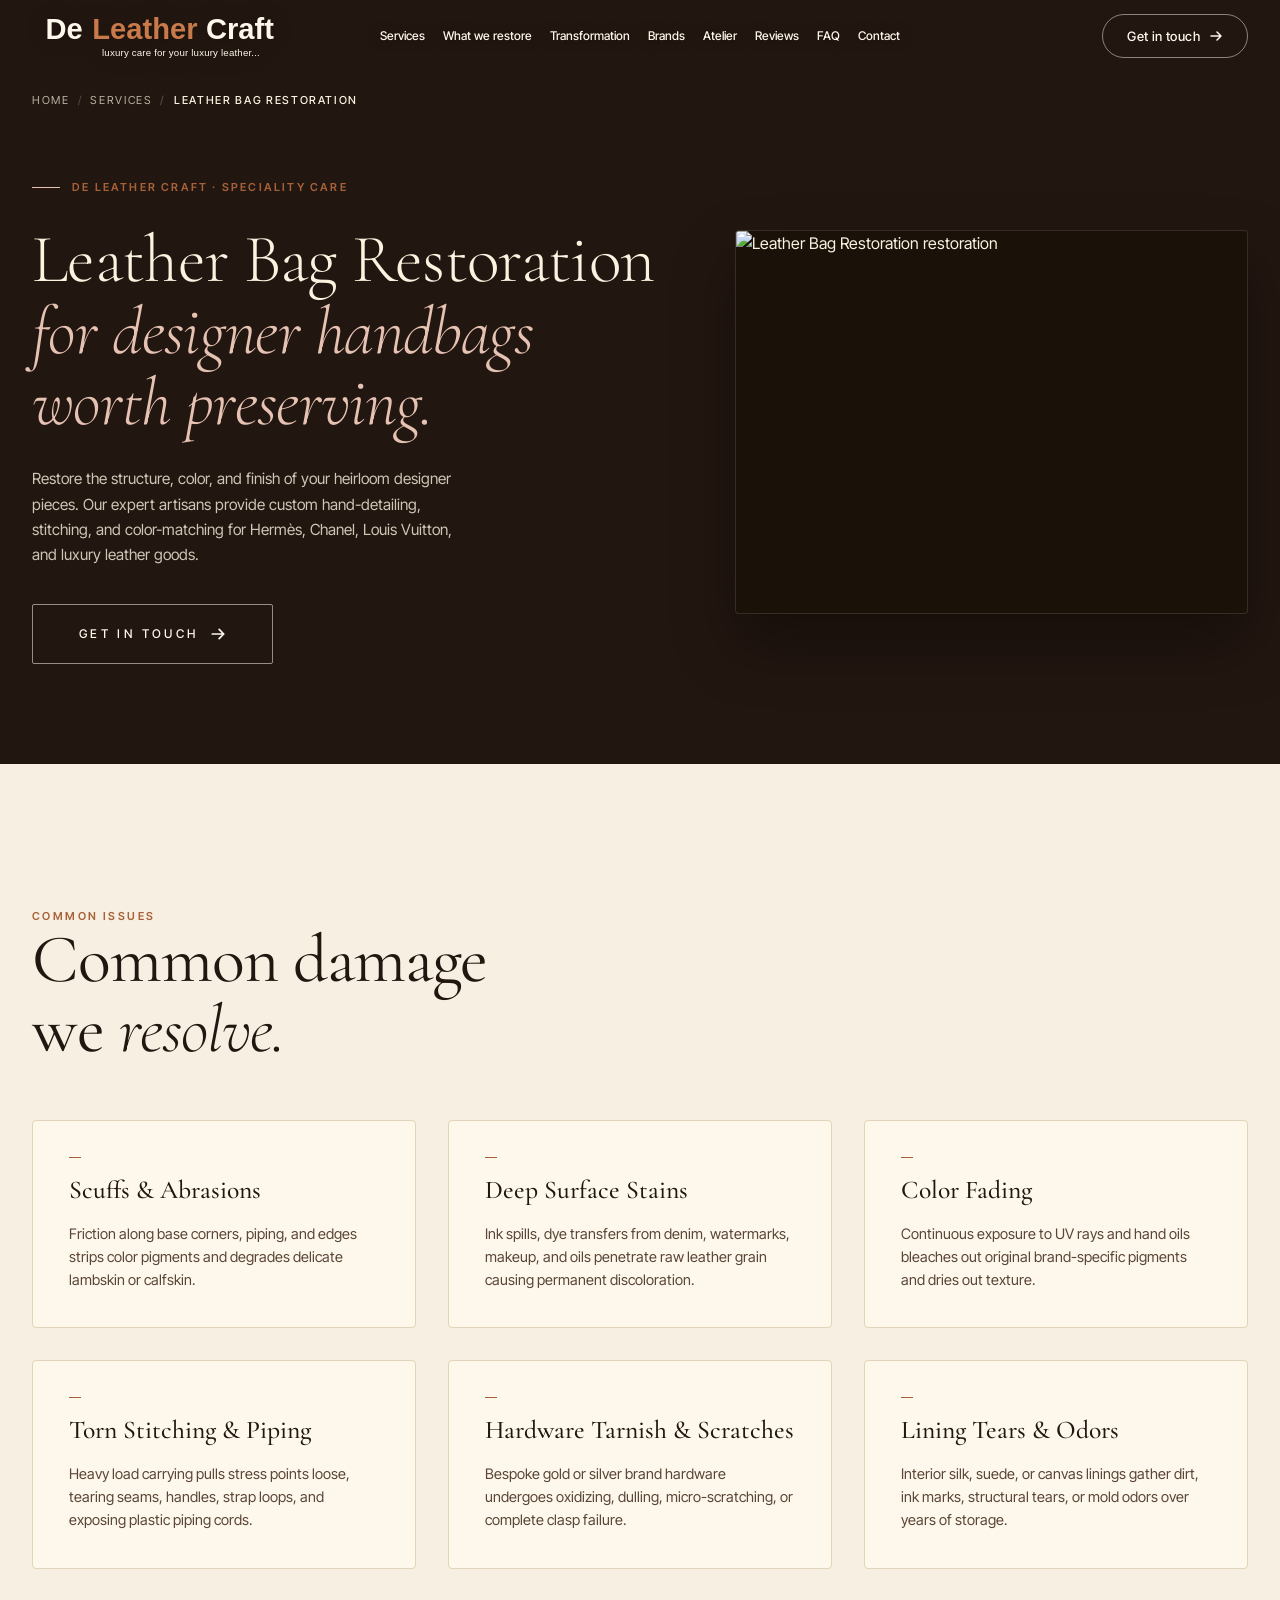
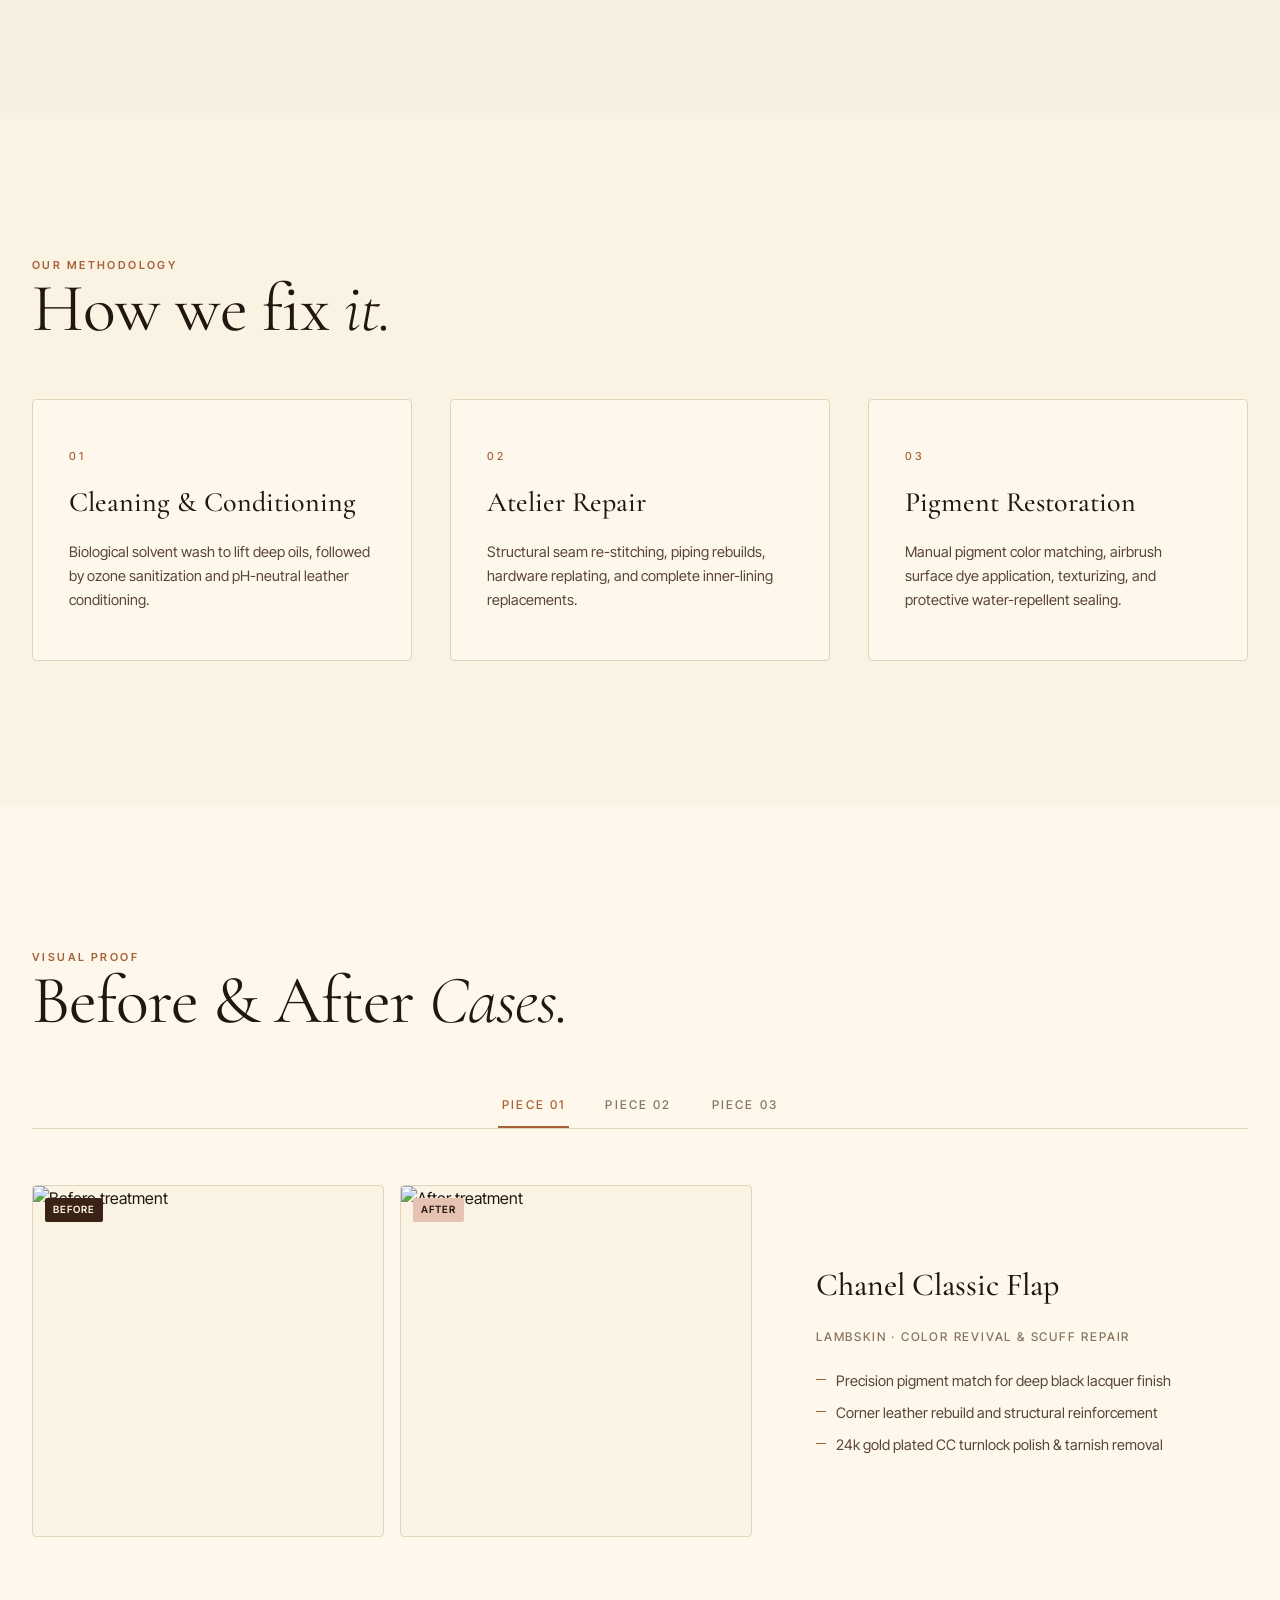
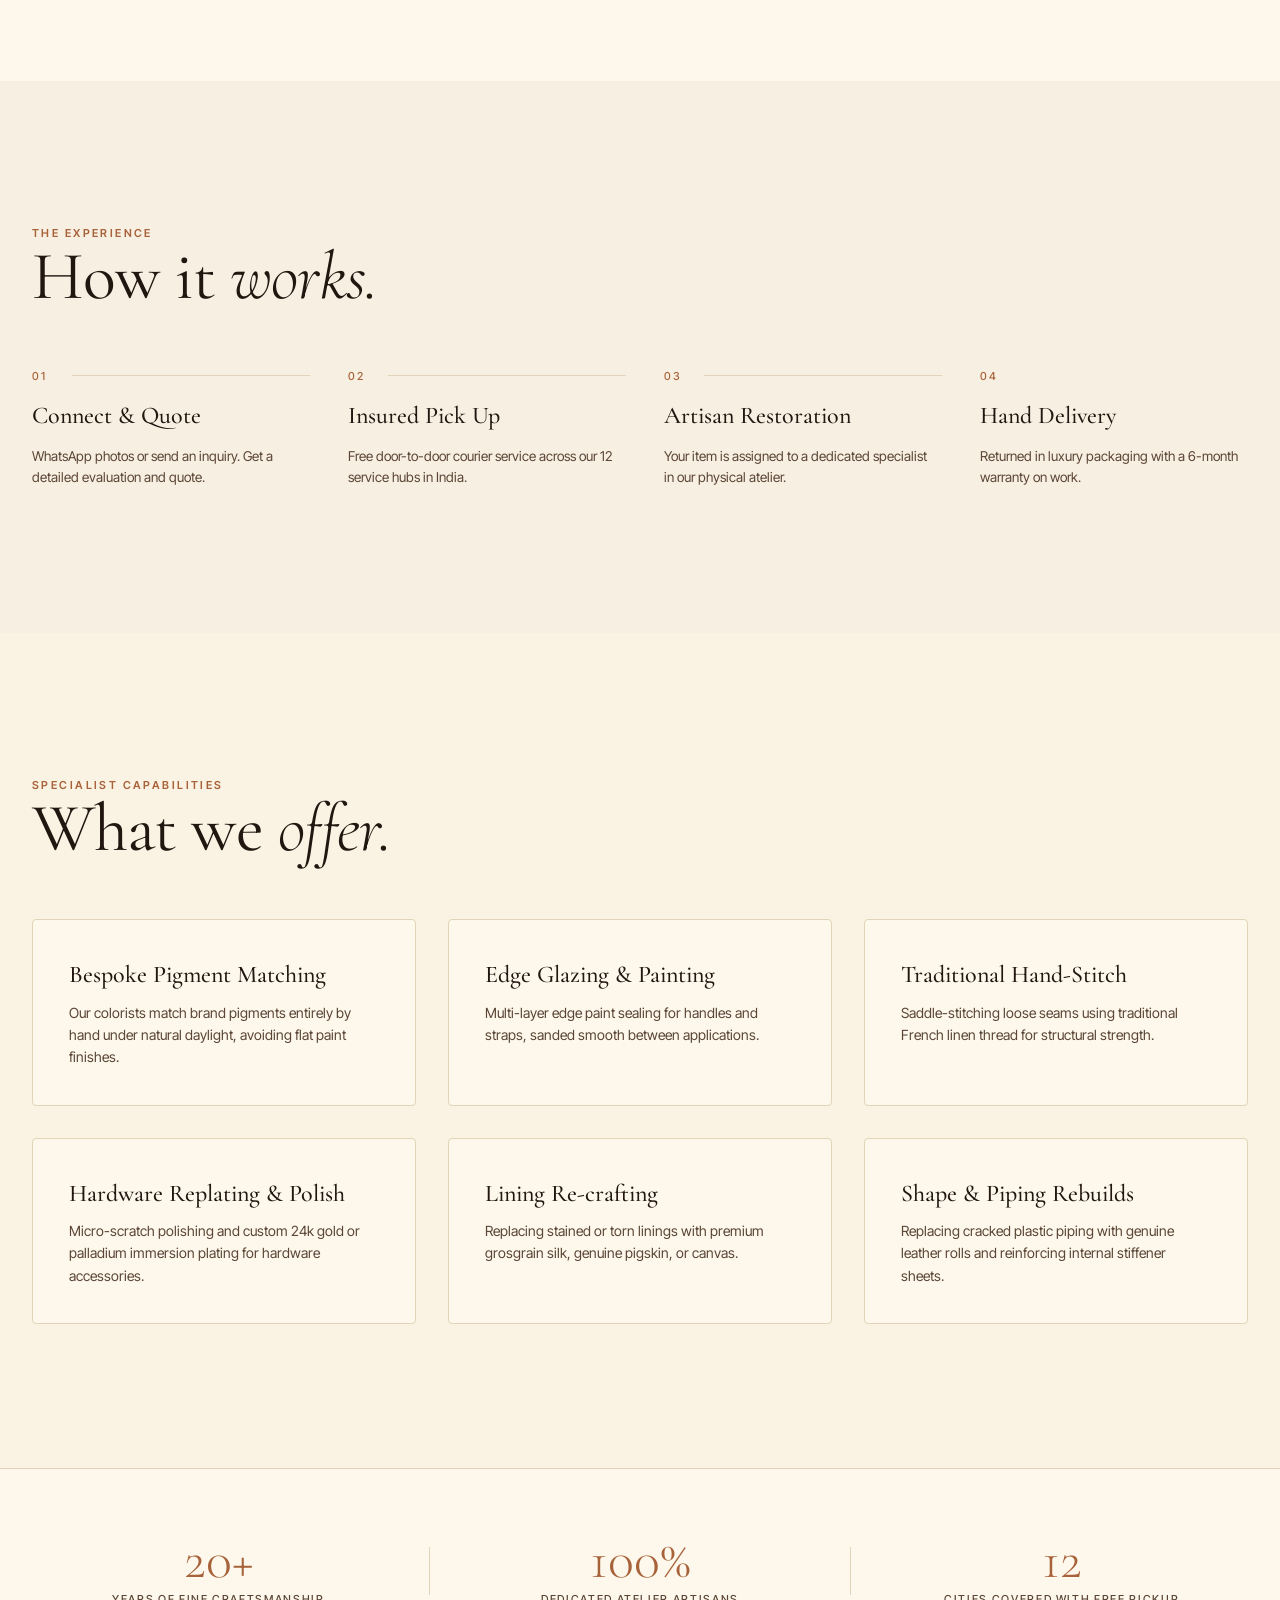
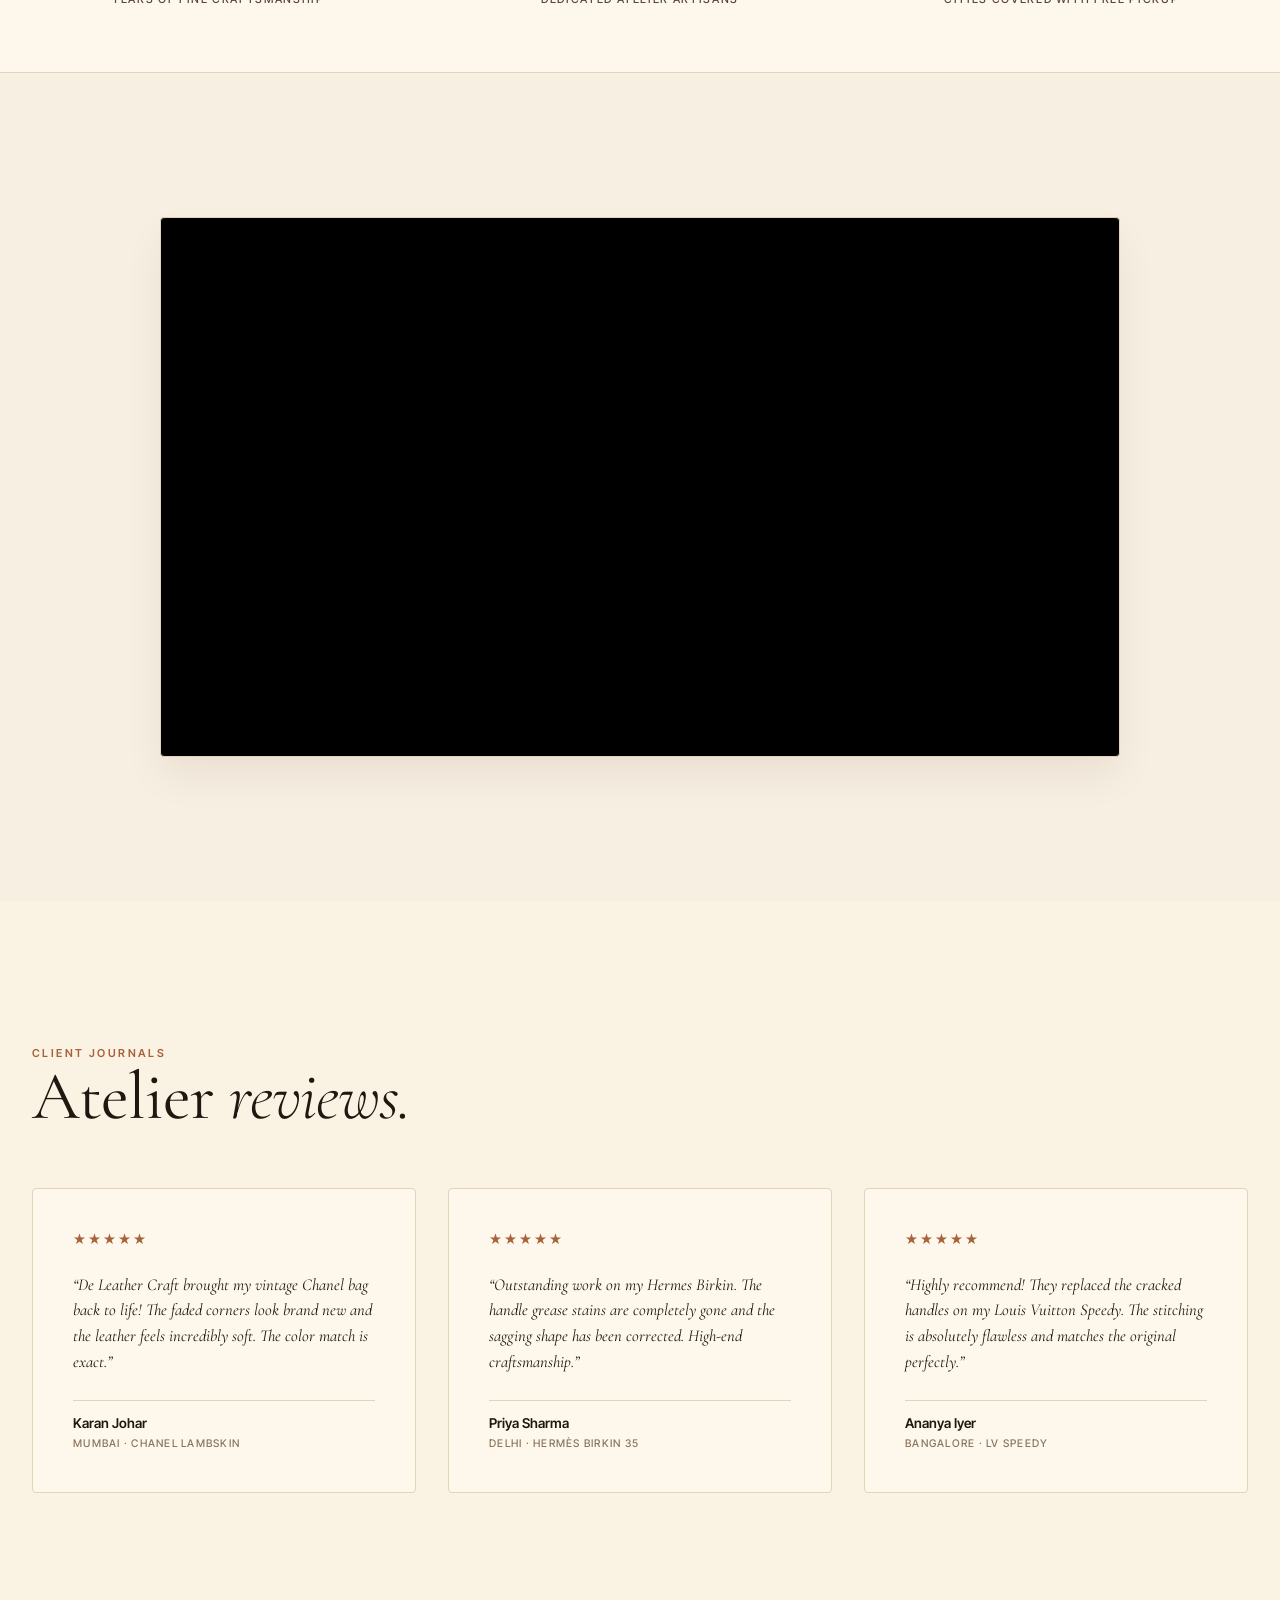
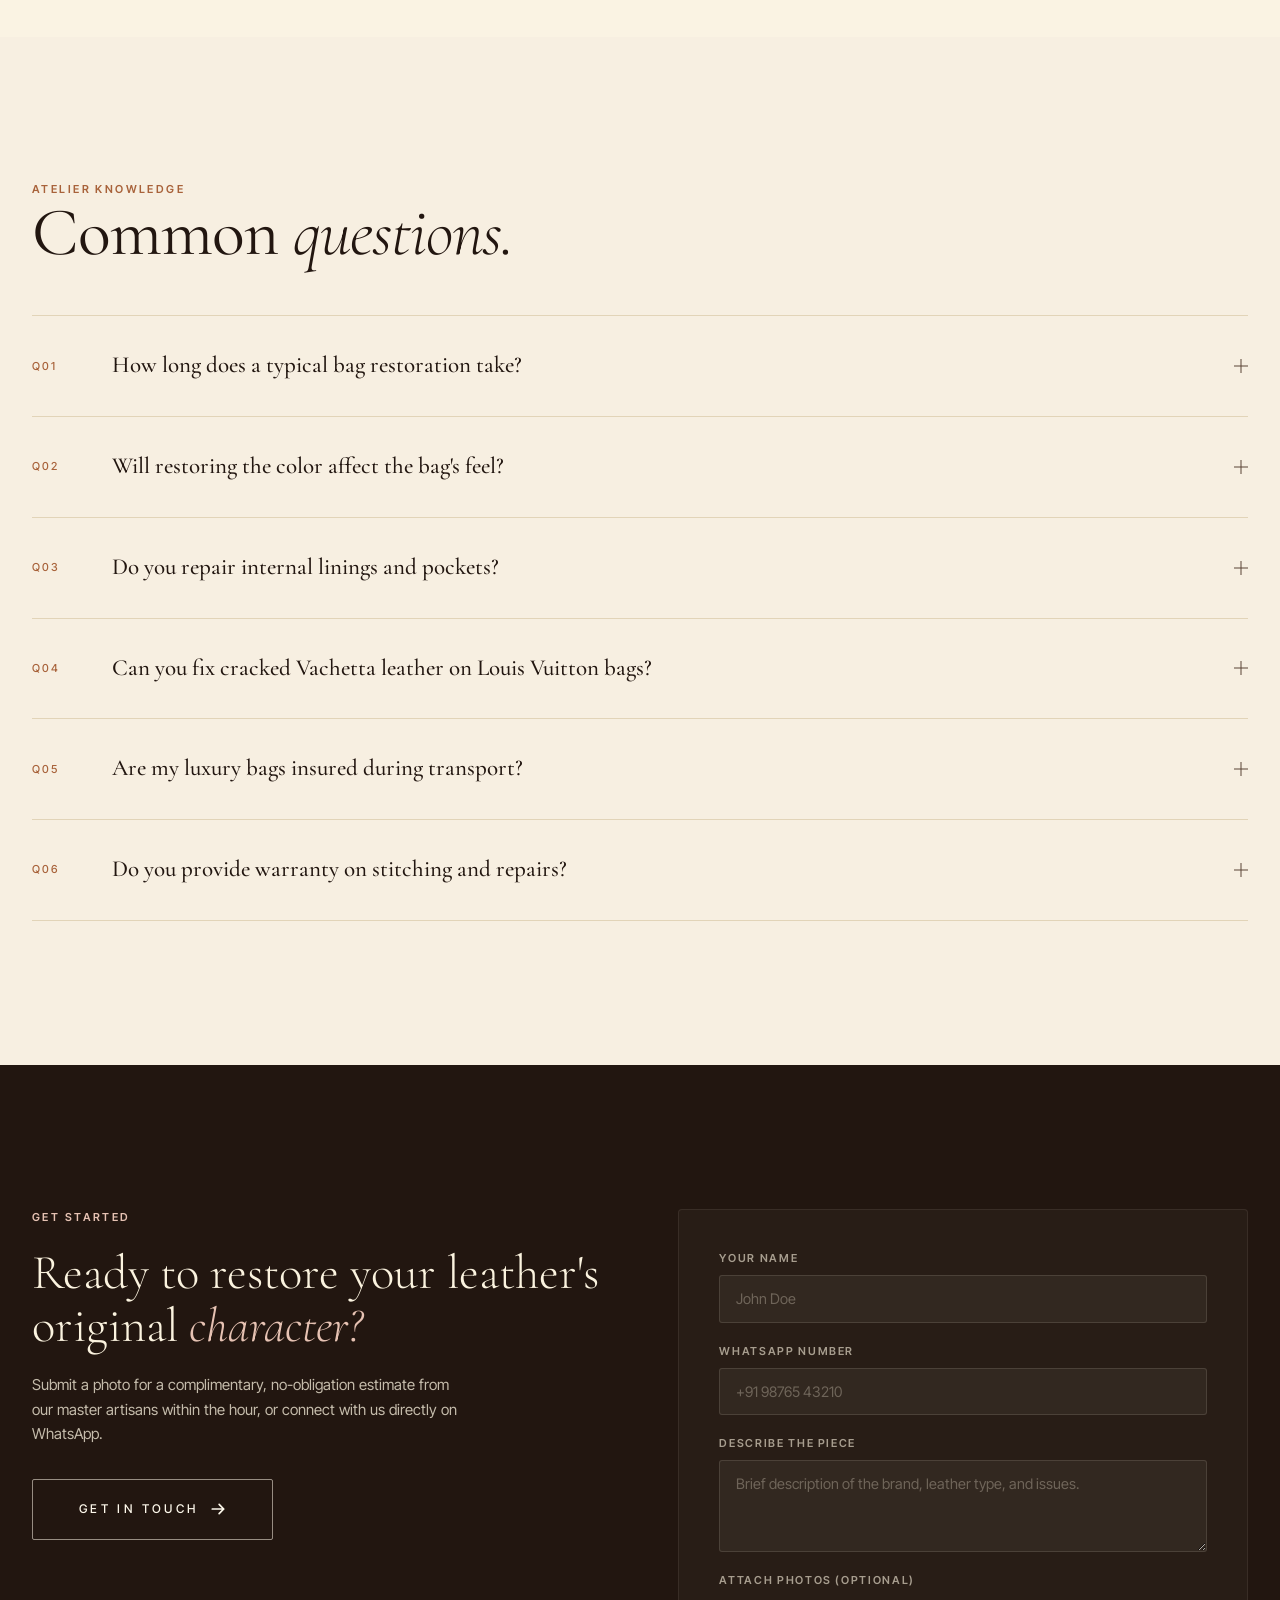
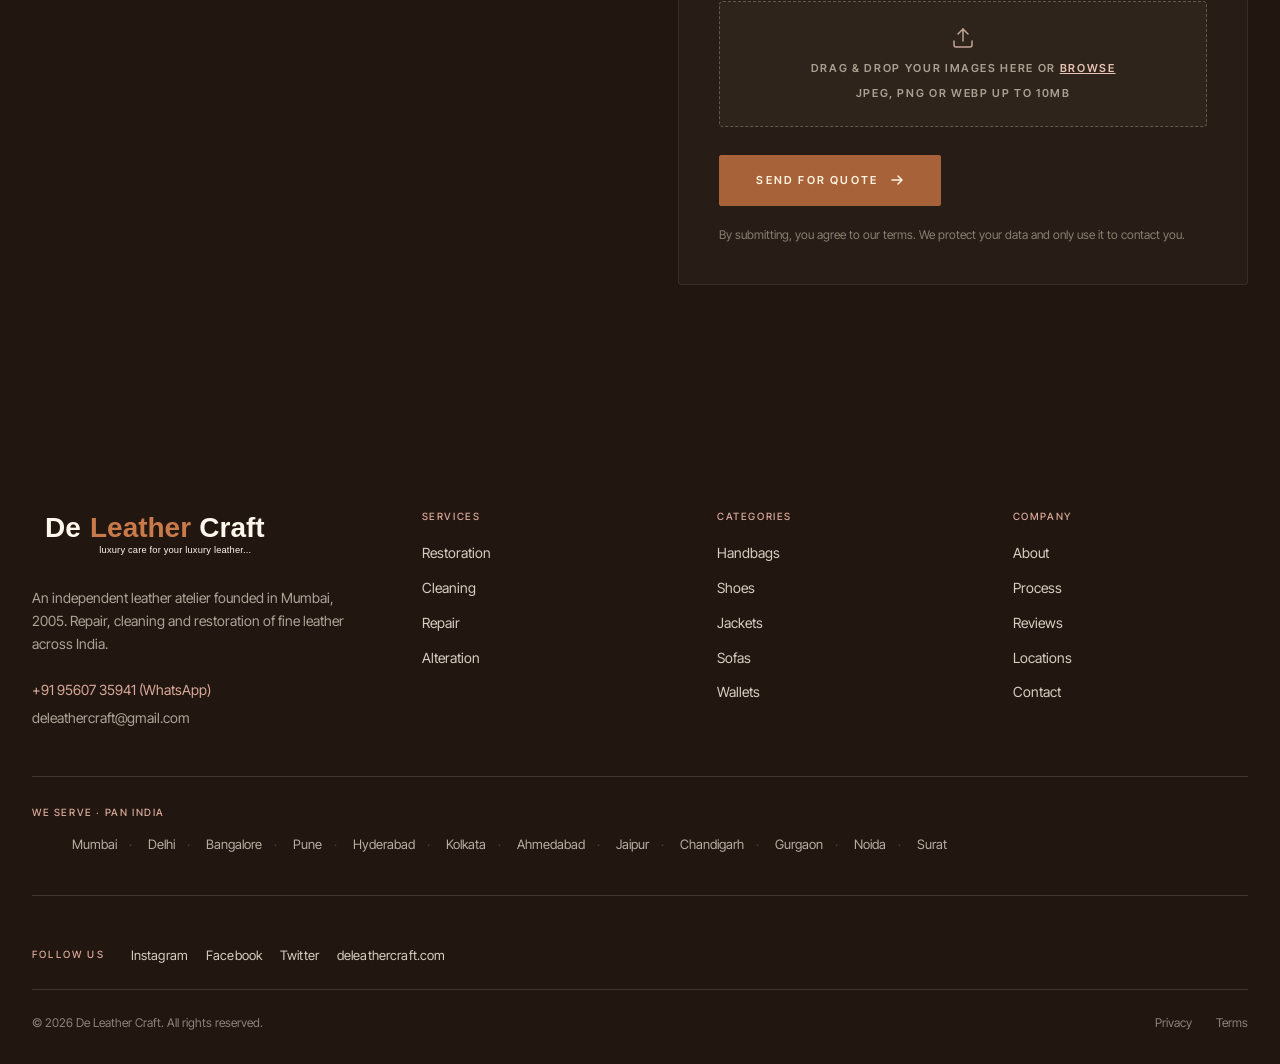
==== commit e9a3d3cf: "style: transform submit button into premium rectangular solid cognac button with sweep hover" ====
--- a/services/leather-bag-restoration/index.html
+++ b/services/leather-bag-restoration/index.html
@@ -715,8 +715,8 @@
                 <div class="sp-final-cta__file-preview" id="file-preview" style="display: none;"></div>
               </div>
             </label>
-            <button type="submit" class="btn btn--primary btn--cognac btn--lg sp-final-cta__submit">
-              Send for Quote
+            <button type="submit" class="sp-final-cta__submit">
+              <span>Send for Quote</span>
               <svg width="14" height="14" viewBox="0 0 14 14" aria-hidden="true"><path d="M2 7 L12 7 M8 3 L12 7 L8 11" stroke="currentColor" stroke-width="1.5" fill="none" stroke-linecap="round" stroke-linejoin="round" /></svg>
             </button>
             <p class="sp-final-cta__legal">
--- a/service.css
+++ b/service.css
@@ -14,7 +14,7 @@
    ========================================================================== */
 .sp-breadcrumb {
   position: absolute;
-  top: clamp(24px, 4vw, 40px);
+  top: 92px;             /* Clears the 72px fixed header with breathing room */
   left: 0;
   right: 0;
   z-index: 10;
@@ -61,7 +61,8 @@
   .sp-breadcrumb {
     position: relative;
     top: 0;
-    margin-bottom: 24px;
+    margin-top: 80px;      /* Clears the fixed mobile header */
+    margin-bottom: 20px;
     padding: 0;
   }
   .sp-breadcrumb__list {
@@ -238,7 +239,22 @@
 
 @media (max-width: 600px) {
   .sp-problems__grid {
-    grid-template-columns: 1fr;
+    display: flex;
+    overflow-x: auto;
+    scroll-snap-type: x mandatory;
+    scroll-behavior: smooth;
+    gap: 16px;
+    padding: 8px 16px 20px;
+    margin: 0 -16px;
+    -webkit-overflow-scrolling: touch;
+    scrollbar-width: none;
+  }
+  .sp-problems__grid::-webkit-scrollbar {
+    display: none;
+  }
+  .sp-problem-card {
+    flex: 0 0 82%;
+    scroll-snap-align: start;
   }
 }
 
@@ -301,7 +317,11 @@
 @media (max-width: 900px) {
   .sp-solutions__grid {
     grid-template-columns: 1fr;
-    gap: 24px;
+    gap: 16px;
+  }
+  .sp-solution-card {
+    padding: 24px 20px;
+    gap: 12px;
   }
 }
 
@@ -481,10 +501,11 @@
 
 @media (max-width: 520px) {
   .sp-ba-panel__images {
-    grid-template-columns: 1fr;
+    grid-template-columns: 1fr 1fr; /* Keep side-by-side for easy visual comparison */
+    gap: 8px;                      /* Tighter gap for small screen sizes */
   }
   .sp-ba-img-container {
-    aspect-ratio: 4/3;
+    aspect-ratio: 1/1;             /* Retain the premium square crop */
   }
 }
 
@@ -615,10 +636,24 @@
 @media (max-width: 900px) {
   .sp-capabilities__grid {
     grid-template-columns: repeat(2, 1fr);
+    gap: 16px;
+  }
+  .sp-capability-card {
+    padding: 24px 20px;
   }
 }
 
 @media (max-width: 600px) {
+  .sp-capabilities__grid {
+    grid-template-columns: repeat(2, 1fr);
+    gap: 12px;
+  }
+  .sp-capability-card {
+    padding: 20px 16px;
+  }
+}
+
+@media (max-width: 420px) {
   .sp-capabilities__grid {
     grid-template-columns: 1fr;
   }
@@ -790,6 +825,34 @@
   .sp-testimonials__grid {
     grid-template-columns: 1fr;
     gap: 20px;
+  }
+}
+
+@media (max-width: 768px) {
+  .sp-testimonials__grid {
+    display: flex;
+    overflow-x: auto;
+    scroll-snap-type: x mandatory;
+    scroll-behavior: smooth;
+    gap: 16px;
+    padding: 8px 20px 24px;
+    margin: 0 -20px;
+    -webkit-overflow-scrolling: touch;
+    scrollbar-width: none;
+  }
+  .sp-testimonials__grid::-webkit-scrollbar {
+    display: none;
+  }
+  .sp-testimonial-card {
+    flex: 0 0 82%;
+    scroll-snap-align: start;
+  }
+}
+
+@media (max-width: 640px) {
+  .sp-testimonials__grid {
+    padding: 8px 16px 24px;
+    margin: 0 -16px;
   }
 }
 
@@ -1102,6 +1165,61 @@
 .sp-final-cta__submit {
   margin-top: 8px;
   align-self: flex-start;
+  display: inline-flex;
+  align-items: center;
+  gap: 12px;
+  padding: 16px 36px;
+  border-radius: 2px;
+  background: var(--cognac);
+  border: 1px solid var(--cognac);
+  color: #fbf3df;
+  font-family: 'Inter Tight', sans-serif;
+  font-size: 11px;
+  font-weight: 600;
+  letter-spacing: 0.2em;
+  text-transform: uppercase;
+  cursor: pointer;
+  position: relative;
+  overflow: hidden;
+  z-index: 1;
+  transition: color 0.35s ease, border-color 0.35s ease, box-shadow 0.35s ease;
+}
+
+.sp-final-cta__submit::before {
+  content: '';
+  position: absolute;
+  inset: 0;
+  z-index: -1;
+  background: #fbf3df;
+  transform: scaleX(0);
+  transform-origin: left;
+  transition: transform 0.44s cubic-bezier(0.2, 0.6, 0.2, 1);
+}
+
+.sp-final-cta__submit span,
+.sp-final-cta__submit svg {
+  position: relative;
+  z-index: 2;
+}
+
+.sp-final-cta__submit svg {
+  width: 14px;
+  height: 14px;
+  transition: transform 0.28s cubic-bezier(0.2, 0.6, 0.2, 1);
+}
+
+.sp-final-cta__submit:hover {
+  color: var(--ink);
+  border-color: #fbf3df;
+  box-shadow: 0 12px 28px -8px rgba(138, 77, 44, 0.3);
+}
+
+.sp-final-cta__submit:hover::before {
+  transform: scaleX(1);
+}
+
+.sp-final-cta__submit:hover svg {
+  transform: translateX(3px);
 }
 
 .sp-final-cta__legal {
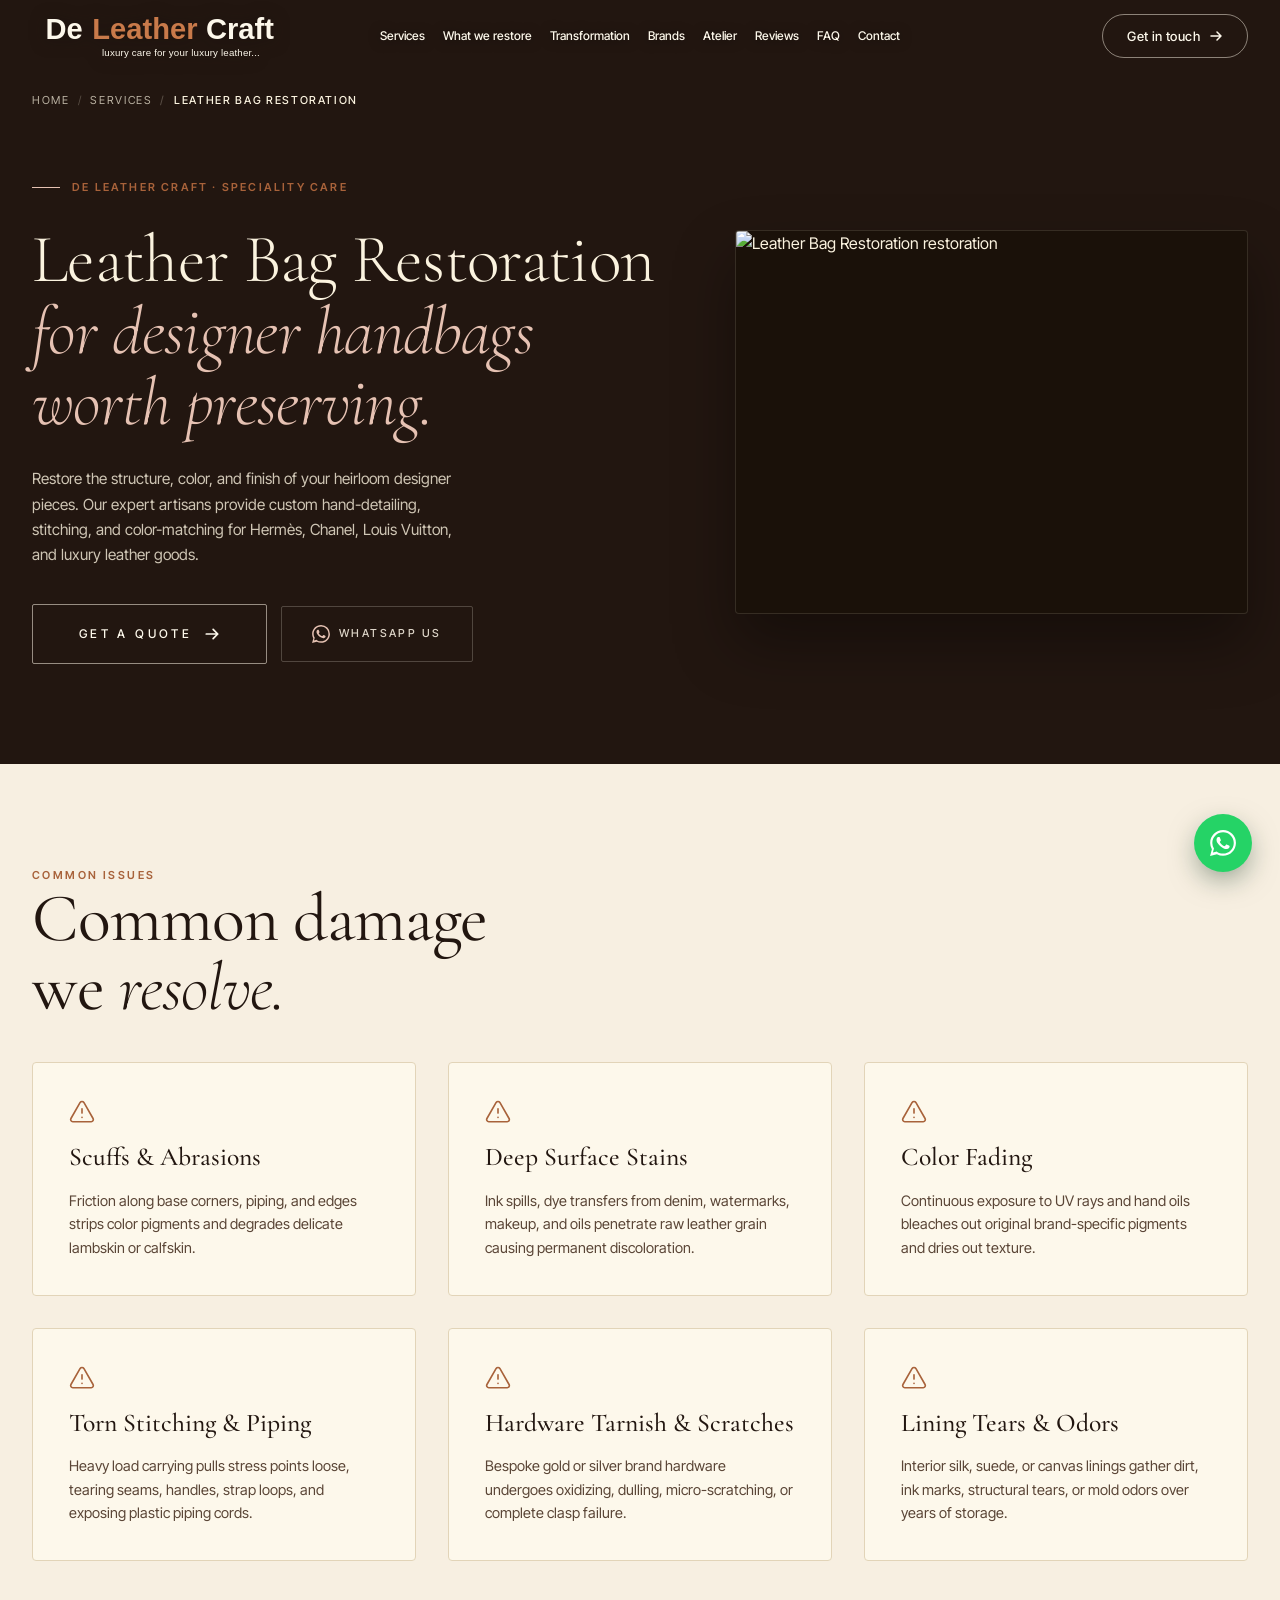
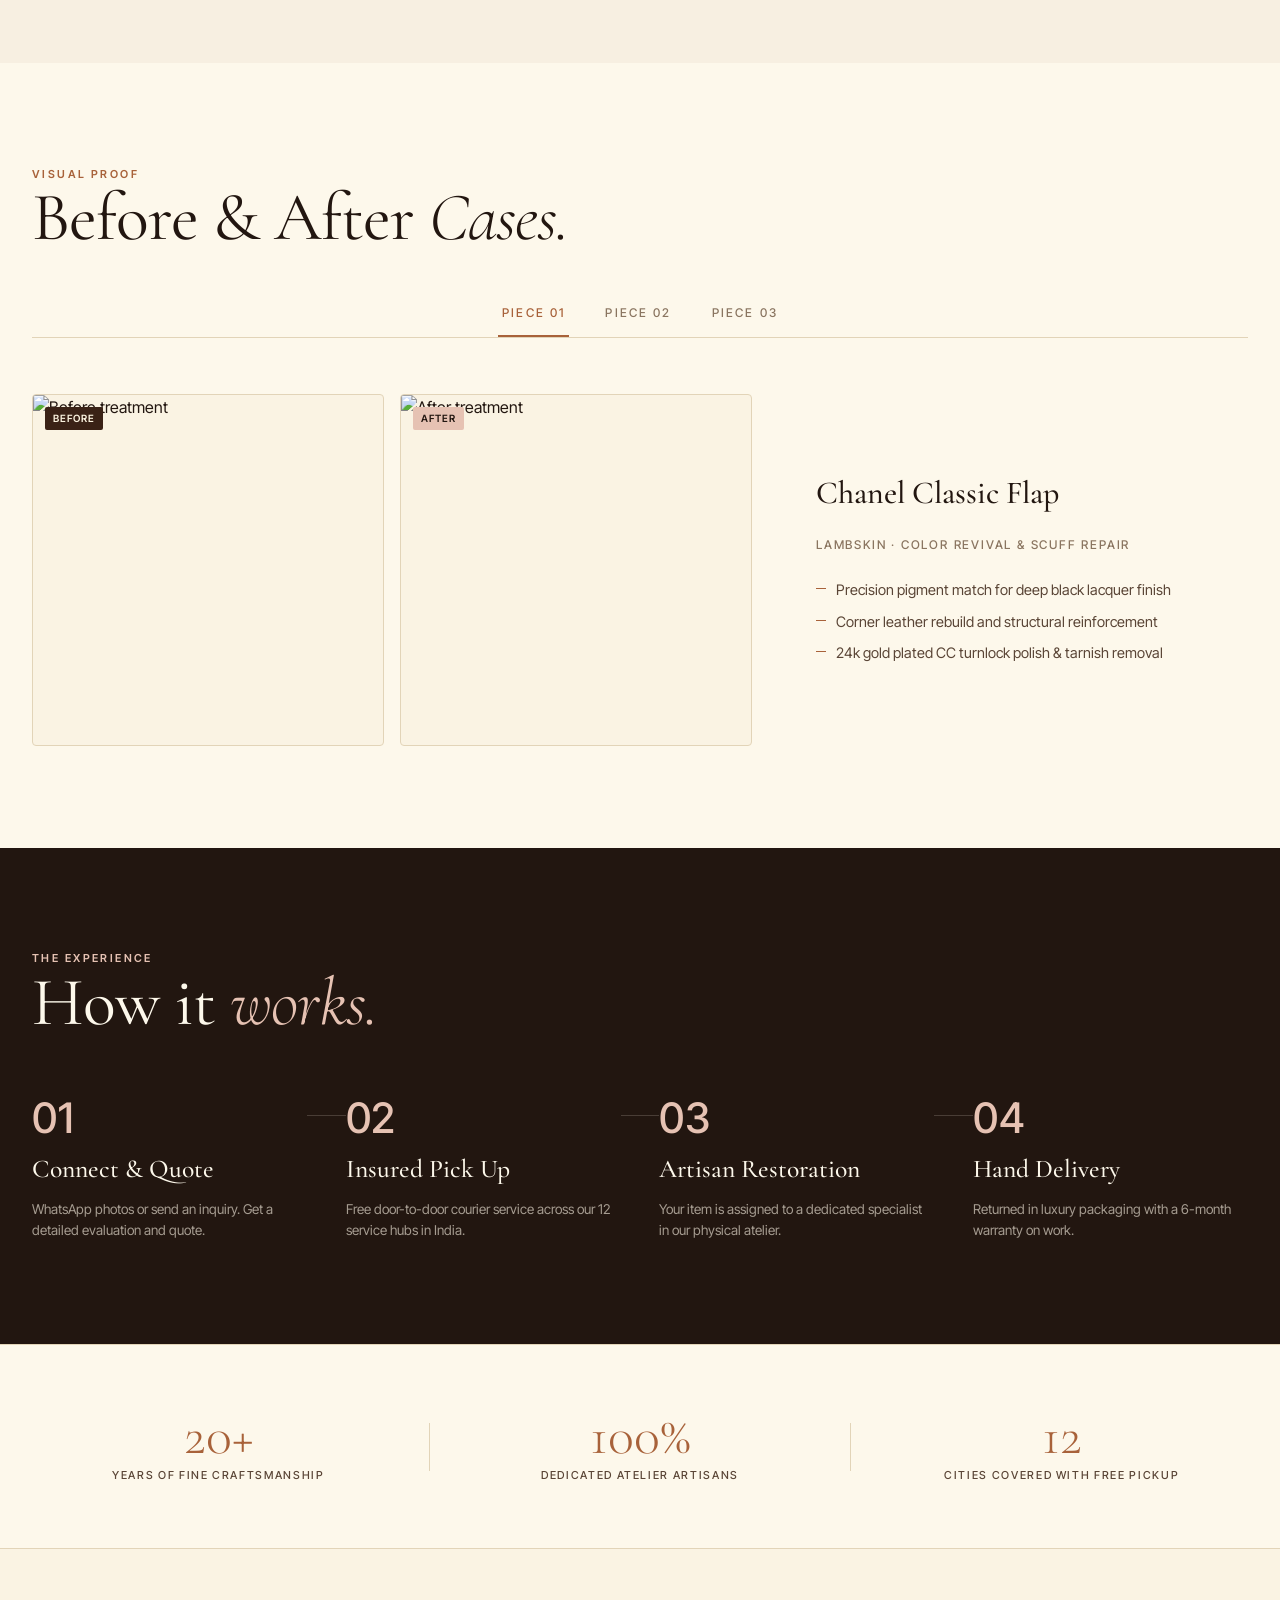
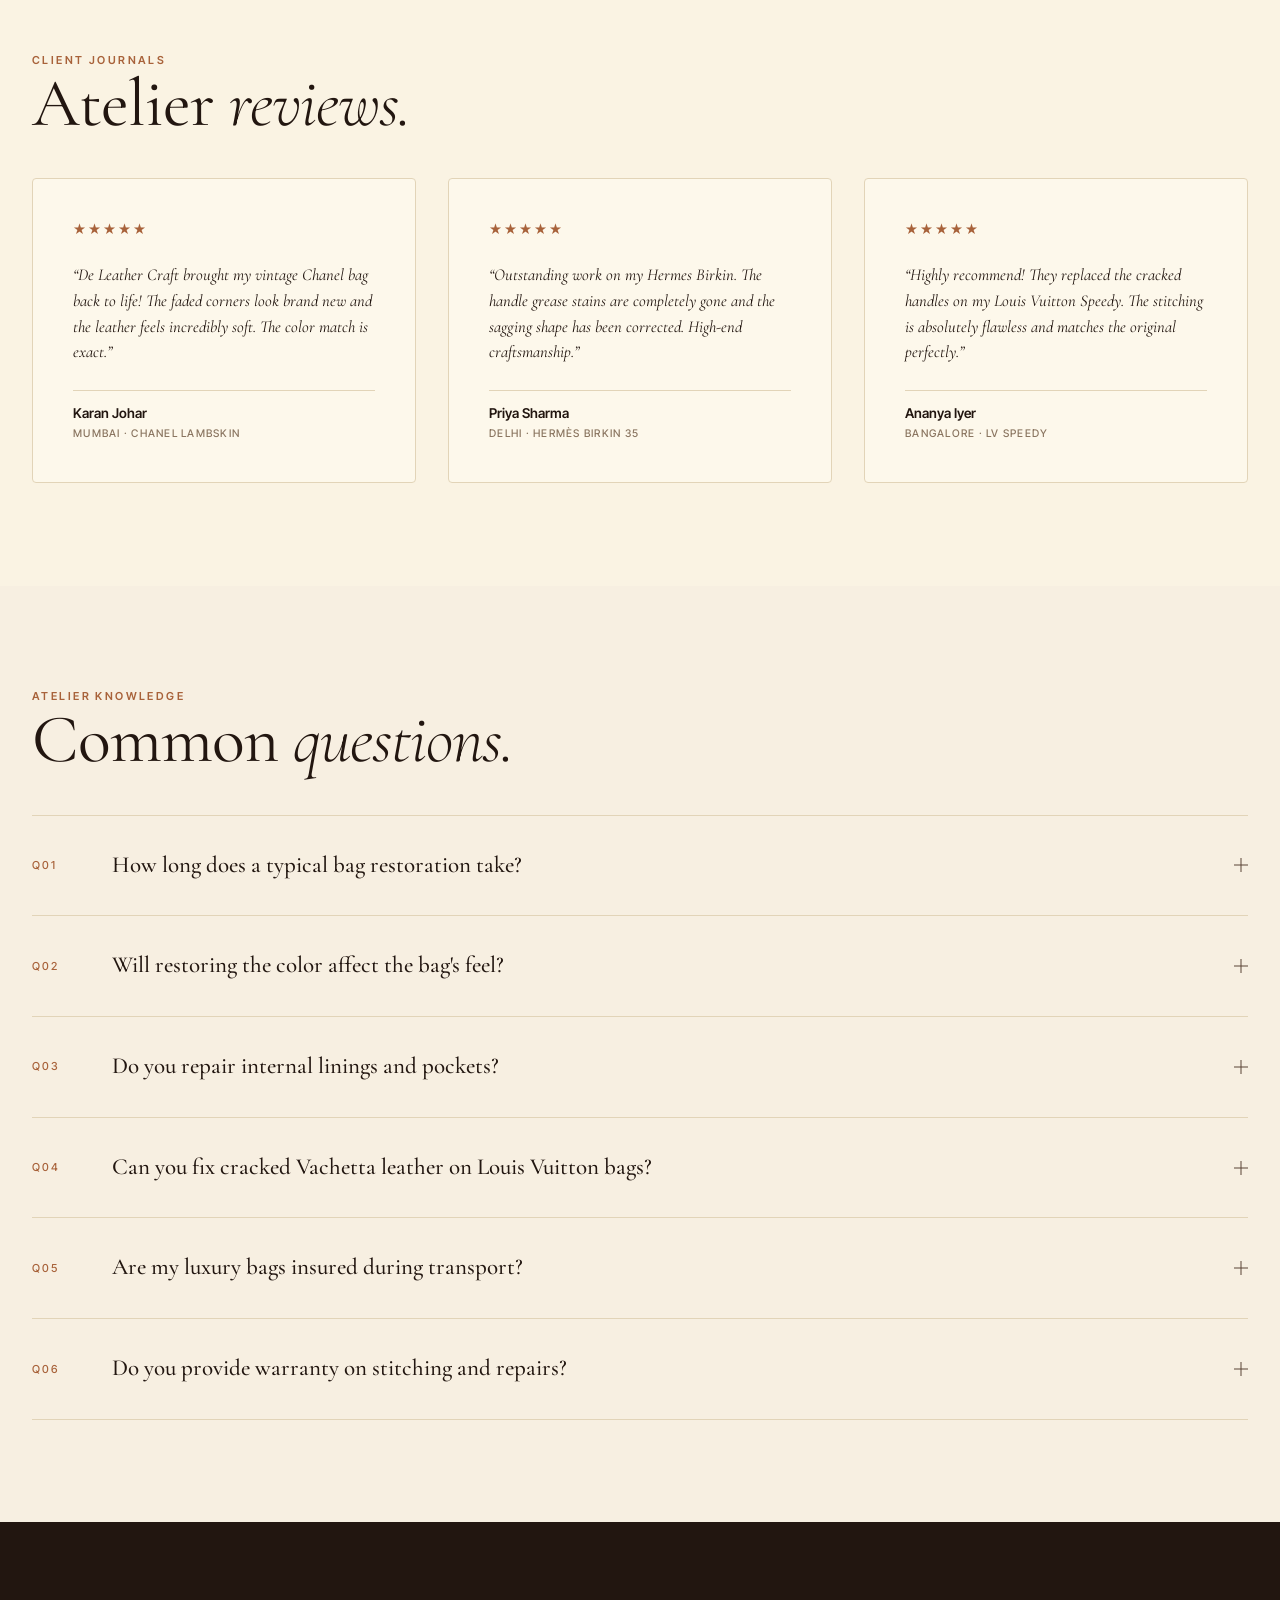
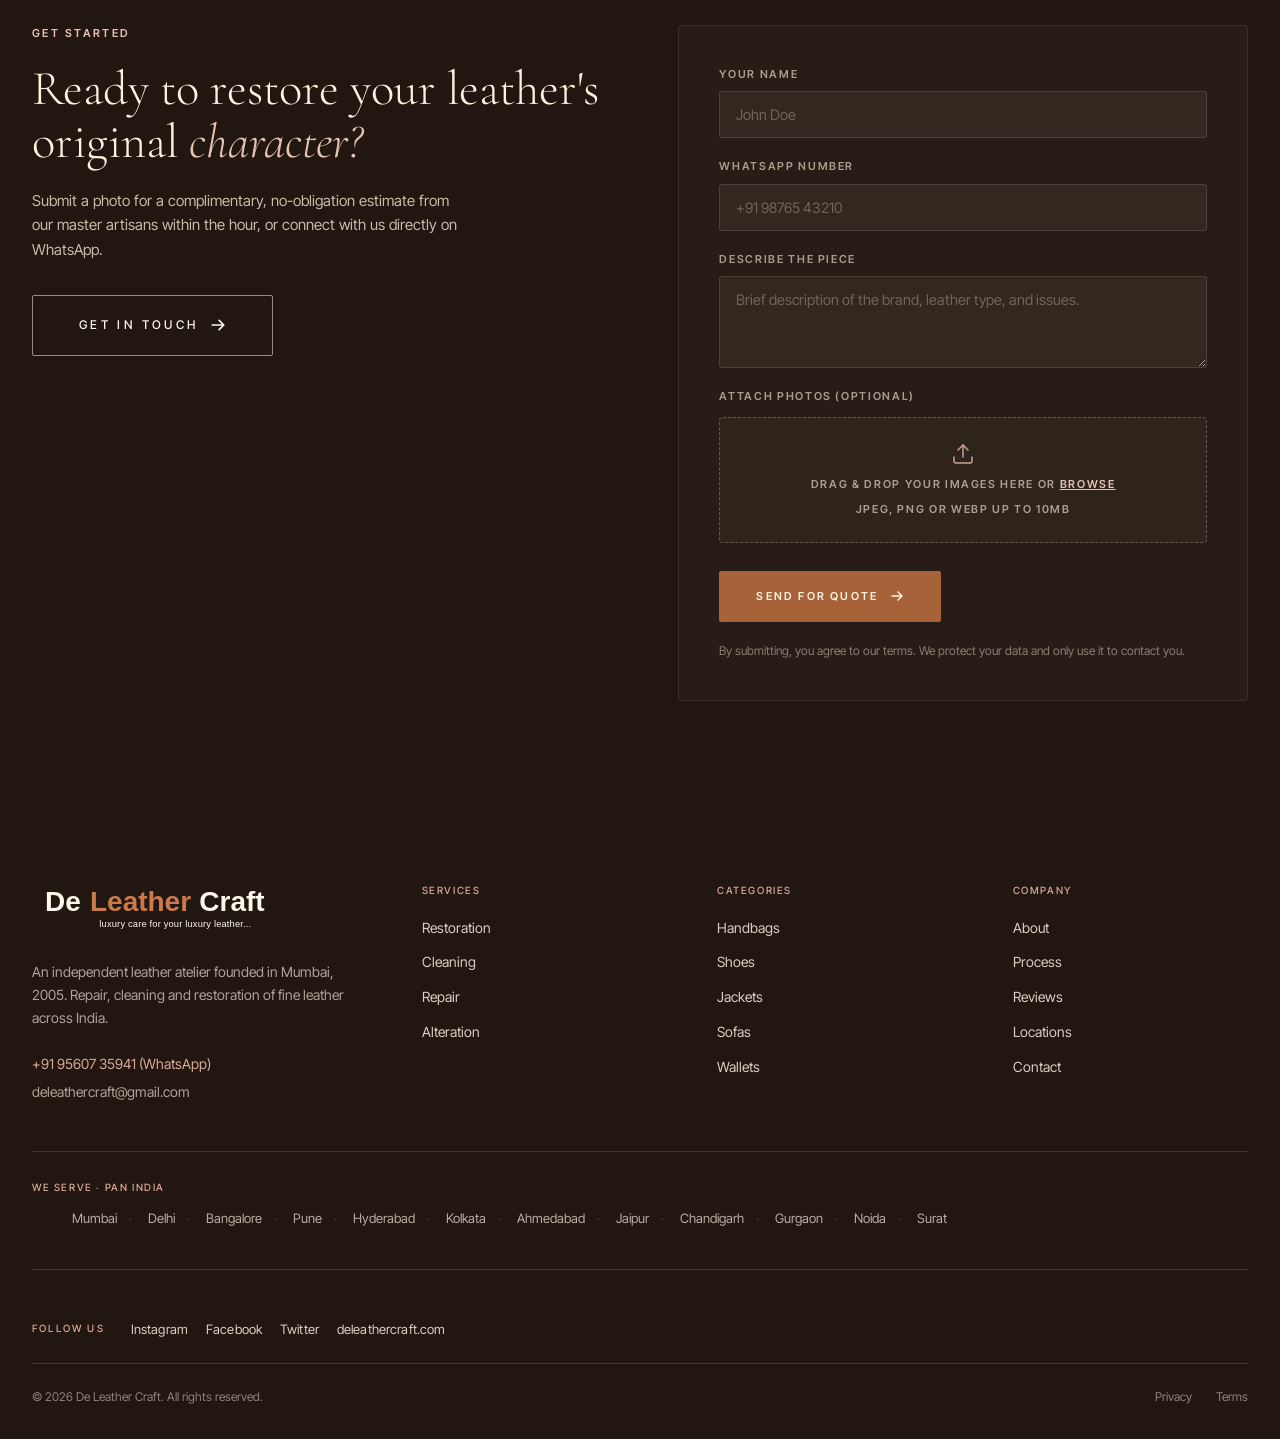
==== commit cb176b74: "chore(demo): regenerate leather-bag-restoration from updated template Picks up redesigned header, da" ====
--- a/services/leather-bag-restoration/index.html
+++ b/services/leather-bag-restoration/index.html
@@ -15,16 +15,13 @@
        1.  Header           -> <Header /> (Shared)
        2.  Hero             -> <ServiceHero />
        3.  Problem          -> <ProblemGrid />
-       4.  Solution         -> <SolutionOverview />
-       5.  Before / After   -> <BeforeAfterGallery />
-       6.  Process          -> <ProcessTimeline />
-       7.  Capabilities     -> <CapabilitiesGrid />
-       8.  Trust            -> <TrustSignals />
-       9.  Video            -> <VideoSection /> (Collapses if empty)
-       10. Testimonials     -> <Testimonials />
-       11. FAQ              -> <FaqAccordion />
-       12. Final CTA & Form -> <FinalCta />
-       13. Footer           -> <Footer /> (Shared)
+       4.  Before / After   -> <BeforeAfterGallery />
+       5.  Process          -> <ProcessTimeline />
+       6.  Trust            -> <TrustSignals />
+       7.  Testimonials     -> <Testimonials />
+       8.  FAQ              -> <FaqAccordion />
+       9.  Final CTA & Form -> <FinalCta />
+       10. Footer           -> <Footer /> (Shared)
        ========================================================================== -->
 
   <title>Designer Leather Bag Restoration & Repair &mdash; De Leather Craft</title>
@@ -159,7 +156,7 @@
       </div>
 
       <button class="nav-burger" id="navBurger" aria-label="Toggle menu" aria-expanded="false" aria-controls="mobileNav">
-        <svg width="18" height="14" viewBox="0 0 18 14" aria-hidden="true">
+        <svg width="20" height="16" viewBox="0 0 18 14" aria-hidden="true">
           <path id="burgerPath" d="M2 2 L16 2 M2 7 L16 7 M2 12 L16 12" stroke="currentColor" stroke-width="1.5" fill="none" stroke-linecap="round" />
         </svg>
       </button>
@@ -221,8 +218,12 @@
 
           <div class="sp-hero__actions">
             <a href="#contact" class="btn btn--hero btn--hero-xl">
-              <span>GET IN TOUCH</span>
+              <span>GET A QUOTE</span>
               <svg width="14" height="14" viewBox="0 0 14 14" aria-hidden="true"><path d="M2 7 L12 7 M8 3 L12 7 L8 11" stroke="currentColor" stroke-width="1.5" fill="none" stroke-linecap="round" stroke-linejoin="round" /></svg>
+            </a>
+            <a href="https://wa.me/919560735941" target="_blank" rel="noopener noreferrer" class="btn btn--whatsapp">
+              <svg width="18" height="18" viewBox="0 0 24 24" fill="currentColor" aria-hidden="true"><path d="M.057 24l1.687-6.163a11.867 11.867 0 0 1-1.587-5.945C.16 5.335 5.495 0 12.05 0a11.82 11.82 0 0 1 8.413 3.488 11.82 11.82 0 0 1 3.48 8.414c-.003 6.557-5.338 11.892-11.893 11.892a11.9 11.9 0 0 1-5.688-1.448L.057 24zm6.597-3.807c1.676.995 3.276 1.591 5.392 1.592 5.448 0 9.886-4.434 9.889-9.885.002-5.462-4.415-9.89-9.881-9.892-5.452 0-9.887 4.434-9.889 9.884a9.86 9.86 0 0 0 1.512 5.26l-.999 3.648 3.736-.981zm11.387-5.464c-.074-.124-.272-.198-.57-.347-.297-.149-1.758-.868-2.031-.967-.272-.099-.47-.149-.669.149-.198.297-.768.967-.941 1.165-.173.198-.347.223-.644.074-.297-.149-1.255-.462-2.39-1.475-.883-.788-1.48-1.761-1.653-2.059-.173-.297-.018-.458.13-.606.134-.133.297-.347.446-.521.151-.172.2-.296.3-.495.099-.198.05-.372-.025-.521-.075-.148-.669-1.611-.916-2.206-.242-.579-.487-.501-.669-.51l-.57-.01c-.198 0-.52.074-.792.372s-1.04 1.016-1.04 2.479 1.065 2.876 1.213 3.074c.149.198 2.095 3.2 5.076 4.487.709.306 1.263.489 1.694.626.712.226 1.36.194 1.872.118.571-.085 1.758-.719 2.006-1.413.247-.694.247-1.289.173-1.413z"/></svg>
+              <span>WHATSAPP US</span>
             </a>
           </div>
         </div>
@@ -247,37 +248,49 @@
 
         <div class="sp-problems__grid">
           <article class="sp-problem-card">
-            <span class="sp-problem-card__indicator"></span>
+            <span class="sp-problem-card__indicator" aria-hidden="true">
+              <svg viewBox="0 0 24 24" fill="none" stroke="currentColor" stroke-width="1.5" stroke-linecap="round" stroke-linejoin="round"><path d="M10.3 3.2 1.8 18a2 2 0 0 0 1.7 3h17a2 2 0 0 0 1.7-3L13.7 3.2a2 2 0 0 0-3.4 0z"/><path d="M12 9v4M12 17h.01"/></svg>
+            </span>
             <h3 class="sp-problem-card__title">Scuffs & Abrasions</h3>
             <p class="sp-problem-card__desc">Friction along base corners, piping, and edges strips color pigments and degrades delicate lambskin or calfskin.</p>
           </article>
 
           <article class="sp-problem-card">
-            <span class="sp-problem-card__indicator"></span>
+            <span class="sp-problem-card__indicator" aria-hidden="true">
+              <svg viewBox="0 0 24 24" fill="none" stroke="currentColor" stroke-width="1.5" stroke-linecap="round" stroke-linejoin="round"><path d="M10.3 3.2 1.8 18a2 2 0 0 0 1.7 3h17a2 2 0 0 0 1.7-3L13.7 3.2a2 2 0 0 0-3.4 0z"/><path d="M12 9v4M12 17h.01"/></svg>
+            </span>
             <h3 class="sp-problem-card__title">Deep Surface Stains</h3>
             <p class="sp-problem-card__desc">Ink spills, dye transfers from denim, watermarks, makeup, and oils penetrate raw leather grain causing permanent discoloration.</p>
           </article>
 
           <article class="sp-problem-card">
-            <span class="sp-problem-card__indicator"></span>
+            <span class="sp-problem-card__indicator" aria-hidden="true">
+              <svg viewBox="0 0 24 24" fill="none" stroke="currentColor" stroke-width="1.5" stroke-linecap="round" stroke-linejoin="round"><path d="M10.3 3.2 1.8 18a2 2 0 0 0 1.7 3h17a2 2 0 0 0 1.7-3L13.7 3.2a2 2 0 0 0-3.4 0z"/><path d="M12 9v4M12 17h.01"/></svg>
+            </span>
             <h3 class="sp-problem-card__title">Color Fading</h3>
             <p class="sp-problem-card__desc">Continuous exposure to UV rays and hand oils bleaches out original brand-specific pigments and dries out texture.</p>
           </article>
 
           <article class="sp-problem-card">
-            <span class="sp-problem-card__indicator"></span>
+            <span class="sp-problem-card__indicator" aria-hidden="true">
+              <svg viewBox="0 0 24 24" fill="none" stroke="currentColor" stroke-width="1.5" stroke-linecap="round" stroke-linejoin="round"><path d="M10.3 3.2 1.8 18a2 2 0 0 0 1.7 3h17a2 2 0 0 0 1.7-3L13.7 3.2a2 2 0 0 0-3.4 0z"/><path d="M12 9v4M12 17h.01"/></svg>
+            </span>
             <h3 class="sp-problem-card__title">Torn Stitching & Piping</h3>
             <p class="sp-problem-card__desc">Heavy load carrying pulls stress points loose, tearing seams, handles, strap loops, and exposing plastic piping cords.</p>
           </article>
 
           <article class="sp-problem-card">
-            <span class="sp-problem-card__indicator"></span>
+            <span class="sp-problem-card__indicator" aria-hidden="true">
+              <svg viewBox="0 0 24 24" fill="none" stroke="currentColor" stroke-width="1.5" stroke-linecap="round" stroke-linejoin="round"><path d="M10.3 3.2 1.8 18a2 2 0 0 0 1.7 3h17a2 2 0 0 0 1.7-3L13.7 3.2a2 2 0 0 0-3.4 0z"/><path d="M12 9v4M12 17h.01"/></svg>
+            </span>
             <h3 class="sp-problem-card__title">Hardware Tarnish & Scratches</h3>
             <p class="sp-problem-card__desc">Bespoke gold or silver brand hardware undergoes oxidizing, dulling, micro-scratching, or complete clasp failure.</p>
           </article>
 
           <article class="sp-problem-card">
-            <span class="sp-problem-card__indicator"></span>
+            <span class="sp-problem-card__indicator" aria-hidden="true">
+              <svg viewBox="0 0 24 24" fill="none" stroke="currentColor" stroke-width="1.5" stroke-linecap="round" stroke-linejoin="round"><path d="M10.3 3.2 1.8 18a2 2 0 0 0 1.7 3h17a2 2 0 0 0 1.7-3L13.7 3.2a2 2 0 0 0-3.4 0z"/><path d="M12 9v4M12 17h.01"/></svg>
+            </span>
             <h3 class="sp-problem-card__title">Lining Tears & Odors</h3>
             <p class="sp-problem-card__desc">Interior silk, suede, or canvas linings gather dirt, ink marks, structural tears, or mold odors over years of storage.</p>
           </article>
@@ -286,41 +299,7 @@
     </section>
 
     <!-- =====================================================================
-         4. SOLUTION SECTION ("How We Fix It")
-         data-component="SolutionOverview"
-         Clean authority cards highlighting Cleaning, Repair, and Restoration.
-         ===================================================================== -->
-    <section class="sp-solutions section" data-component="SolutionOverview">
-      <div class="wrap">
-        <header class="sp-solutions__head">
-          <div class="eyebrow">Our Methodology</div>
-          <h2 class="section-title">How we fix <em>it.</em></h2>
-        </header>
-
-        <div class="sp-solutions__grid">
-          <article class="sp-solution-card">
-            <span class="mono sp-solution-card__num">01</span>
-            <h3 class="sp-solution-card__title">Cleaning & Conditioning</h3>
-            <p class="sp-solution-card__desc">Biological solvent wash to lift deep oils, followed by ozone sanitization and pH-neutral leather conditioning.</p>
-          </article>
-
-          <article class="sp-solution-card">
-            <span class="mono sp-solution-card__num">02</span>
-            <h3 class="sp-solution-card__title">Atelier Repair</h3>
-            <p class="sp-solution-card__desc">Structural seam re-stitching, piping rebuilds, hardware replating, and complete inner-lining replacements.</p>
-          </article>
-
-          <article class="sp-solution-card">
-            <span class="mono sp-solution-card__num">03</span>
-            <h3 class="sp-solution-card__title">Pigment Restoration</h3>
-            <p class="sp-solution-card__desc">Manual pigment color matching, airbrush surface dye application, texturizing, and protective water-repellent sealing.</p>
-          </article>
-        </div>
-      </div>
-    </section>
-
-    <!-- =====================================================================
-         5. BEFORE / AFTER SECTION
+         4. BEFORE / AFTER SECTION
          data-component="BeforeAfterGallery"
          Interactive client showcases with metadata and dynamic treatments.
          ===================================================================== -->
@@ -431,7 +410,7 @@
         <ol class="sp-process__timeline">
           <li class="sp-process__step">
             <span class="mono sp-process__num">01</span>
-            <h3 class="sp-process__step-title">Connect & Quote</h3>
+            <h3 class="sp-process__step-title">Connect &amp; Quote</h3>
             <p class="sp-process__step-desc">WhatsApp photos or send an inquiry. Get a detailed evaluation and quote.</p>
           </li>
           <li class="sp-process__step">
@@ -454,53 +433,7 @@
     </section>
 
     <!-- =====================================================================
-         7. CAPABILITIES SECTION ("What We Offer")
-         data-component="CapabilitiesGrid"
-         Granular skill details. Fully dynamic variables per page.
-         ===================================================================== -->
-    <section class="sp-capabilities section" data-component="CapabilitiesGrid">
-      <div class="wrap">
-        <header class="sp-capabilities__head">
-          <div class="eyebrow">Specialist Capabilities</div>
-          <h2 class="section-title">What we <em>offer.</em></h2>
-        </header>
-
-        <div class="sp-capabilities__grid">
-          <article class="sp-capability-card">
-            <h3 class="sp-capability-card__title">Bespoke Pigment Matching</h3>
-            <p class="sp-capability-card__desc">Our colorists match brand pigments entirely by hand under natural daylight, avoiding flat paint finishes.</p>
-          </article>
-
-          <article class="sp-capability-card">
-            <h3 class="sp-capability-card__title">Edge Glazing & Painting</h3>
-            <p class="sp-capability-card__desc">Multi-layer edge paint sealing for handles and straps, sanded smooth between applications.</p>
-          </article>
-
-          <article class="sp-capability-card">
-            <h3 class="sp-capability-card__title">Traditional Hand-Stitch</h3>
-            <p class="sp-capability-card__desc">Saddle-stitching loose seams using traditional French linen thread for structural strength.</p>
-          </article>
-
-          <article class="sp-capability-card">
-            <h3 class="sp-capability-card__title">Hardware Replating & Polish</h3>
-            <p class="sp-capability-card__desc">Micro-scratch polishing and custom 24k gold or palladium immersion plating for hardware accessories.</p>
-          </article>
-
-          <article class="sp-capability-card">
-            <h3 class="sp-capability-card__title">Lining Re-crafting</h3>
-            <p class="sp-capability-card__desc">Replacing stained or torn linings with premium grosgrain silk, genuine pigskin, or canvas.</p>
-          </article>
-
-          <article class="sp-capability-card">
-            <h3 class="sp-capability-card__title">Shape & Piping Rebuilds</h3>
-            <p class="sp-capability-card__desc">Replacing cracked plastic piping with genuine leather rolls and reinforcing internal stiffener sheets.</p>
-          </article>
-        </div>
-      </div>
-    </section>
-
-    <!-- =====================================================================
-         8. TRUST SECTION
+         7. TRUST SECTION
          data-component="TrustSignals"
          Experience claims in a minimal, high-whitespace premium band.
          ===================================================================== -->
@@ -526,21 +459,7 @@
     </section>
 
     <!-- =====================================================================
-         9. OPTIONAL VIDEO SECTION
-         data-component="VideoSection"
-         Uses a CSS rule (or NextJS condition) to auto-hide if URL/iframe is empty.
-         ===================================================================== -->
-    <section class="sp-video section" data-component="VideoSection" id="brand-video">
-      <div class="wrap">
-        <div class="sp-video__frame">
-          <!-- NextJS Tip: Render conditionally. Static HTML uses CSS :has / :empty or src check to hide. -->
-          <iframe src="https://www.youtube.com/embed/dQw4w9WgXcQ" title="De Leather Craft Atelier Video" frameborder="0" allow="accelerometer; autoplay; clipboard-write; encrypted-media; gyroscope; picture-in-picture" allowfullscreen></iframe>
-        </div>
-      </div>
-    </section>
-
-    <!-- =====================================================================
-         10. TESTIMONIALS SECTION
+         8. TESTIMONIALS SECTION
          data-component="Testimonials"
          Simple, luxury-spaced testimonial review cards.
          ===================================================================== -->
@@ -583,7 +502,7 @@
     </section>
 
     <!-- =====================================================================
-         11. FAQ SECTION (SEO Layer)
+         9. FAQ SECTION (SEO Layer)
          data-component="FaqAccordion"
          ===================================================================== -->
     <section class="sp-faq section" id="faq" data-component="FaqAccordion">
@@ -664,7 +583,7 @@
     </section>
 
     <!-- =====================================================================
-         12. FINAL CTA SECTION (Strong closing + Inline quote/contact form)
+         10. FINAL CTA SECTION (Strong closing + Inline quote/contact form)
          data-component="FinalCta"
          ===================================================================== -->
     <section class="sp-final-cta section" id="contact" data-component="FinalCta">
@@ -730,7 +649,15 @@
   </main>
 
   <!-- =====================================================================
-       13. FOOTER (Same as Homepage)
+       STICKY WHATSAPP FAB — persistent conversion shortcut.
+       data-component="WhatsAppFab"  (single floating action button)
+       ===================================================================== -->
+  <a class="sp-fab" href="https://wa.me/919560735941" target="_blank" rel="noopener noreferrer" aria-label="Chat with us on WhatsApp" data-component="WhatsAppFab">
+    <svg width="26" height="26" viewBox="0 0 24 24" fill="currentColor" aria-hidden="true"><path d="M.057 24l1.687-6.163a11.867 11.867 0 0 1-1.587-5.945C.16 5.335 5.495 0 12.05 0a11.82 11.82 0 0 1 8.413 3.488 11.82 11.82 0 0 1 3.48 8.414c-.003 6.557-5.338 11.892-11.893 11.892a11.9 11.9 0 0 1-5.688-1.448L.057 24zm6.597-3.807c1.676.995 3.276 1.591 5.392 1.592 5.448 0 9.886-4.434 9.889-9.885.002-5.462-4.415-9.89-9.881-9.892-5.452 0-9.887 4.434-9.889 9.884a9.86 9.86 0 0 0 1.512 5.26l-.999 3.648 3.736-.981zm11.387-5.464c-.074-.124-.272-.198-.57-.347-.297-.149-1.758-.868-2.031-.967-.272-.099-.47-.149-.669.149-.198.297-.768.967-.941 1.165-.173.198-.347.223-.644.074-.297-.149-1.255-.462-2.39-1.475-.883-.788-1.48-1.761-1.653-2.059-.173-.297-.018-.458.13-.606.134-.133.297-.347.446-.521.151-.172.2-.296.3-.495.099-.198.05-.372-.025-.521-.075-.148-.669-1.611-.916-2.206-.242-.579-.487-.501-.669-.51l-.57-.01c-.198 0-.52.074-.792.372s-1.04 1.016-1.04 2.479 1.065 2.876 1.213 3.074c.149.198 2.095 3.2 5.076 4.487.709.306 1.263.489 1.694.626.712.226 1.36.194 1.872.118.571-.085 1.758-.719 2.006-1.413.247-.694.247-1.289.173-1.413z"/></svg>
+  </a>
+
+  <!-- =====================================================================
+       11. FOOTER (Same as Homepage)
        data-component="Footer"
        ===================================================================== -->
   <footer class="site-footer" data-component="Footer">
@@ -763,7 +690,7 @@
         <div class="footer-col">
           <div class="mono footer-col__title">Services</div>
           <ul>
-            <li><a href="/services/restoration">Restoration</a></li>
+            <li><a href="/services/leather-bag-restoration">Restoration</a></li>
             <li><a href="/services/cleaning">Cleaning</a></li>
             <li><a href="/services/repair">Repair</a></li>
             <li><a href="/services/alteration">Alteration</a></li>
@@ -880,6 +807,18 @@
           });
         }, { threshold: 0.1 });
         io.observe(hero);
+      }
+
+      /* ---- Scroll-start solid header (mobile) ------------------ */
+      /* Add .site-header--scrolled as soon as the page leaves the top
+         so the header reads solid right away on phones (CSS gates the
+         visual change to <=1200px). */
+      if (headerEl) {
+        var onScroll = function () {
+          headerEl.classList.toggle('site-header--scrolled', window.scrollY > 8);
+        };
+        window.addEventListener('scroll', onScroll, { passive: true });
+        onScroll();
       }
 
       /* ---- Before / After Tab Switcher ------------------------ */
--- a/style.css
+++ b/style.css
@@ -361,15 +361,15 @@
 .dlc-logo__tan      { fill: #a46839; transition: fill 0.3s ease; }
 
 @media (max-width: 960px) {
-  .dlc-logo__svg { height: 44px; }
+  .dlc-logo__svg { height: 46px; }
 }
 
 @media (max-width: 520px) {
-  .dlc-logo__svg { height: 36px; }
+  .dlc-logo__svg { height: 40px; }
 }
 
 @media (max-width: 380px) {
-  .dlc-logo__svg { height: 32px; }
+  .dlc-logo__svg { height: 35px; }
   /* Hide the tagline line on tiny phones to keep the wordmark legible */
   .dlc-logo__tagline { display: none; }
 }
@@ -445,8 +445,8 @@
 /* Burger toggle */
 .nav-burger {
   display: none;
-  width: 40px;
-  height: 40px;
+  width: 46px;
+  height: 46px;
   align-items: center;
   justify-content: center;
   border: 1px solid var(--line);
@@ -518,6 +518,23 @@
   .nav-desktop,
   .nav-desktop-cta { display: none; }
   .nav-burger { display: flex; }
+
+  /* On mobile the header goes solid the moment the page scrolls,
+     not when the hero ends. JS adds .site-header--scrolled past a
+     few px; this wins over --over-hero (later in source, +1 class). */
+  .site-header--over-hero.site-header--scrolled {
+    background-color: rgba(247, 239, 225, 0.92);
+    backdrop-filter: blur(14px);
+    -webkit-backdrop-filter: blur(14px);
+    border-bottom-color: var(--line);
+  }
+  .site-header--over-hero.site-header--scrolled .dlc-logo__charcoal { fill: #464646; }
+  .site-header--over-hero.site-header--scrolled .dlc-logo__tan      { fill: #a46839; }
+  .site-header--over-hero.site-header--scrolled .dlc-logo__svg      { filter: none; }
+  .site-header--over-hero.site-header--scrolled .nav-burger {
+    border-color: var(--line);
+    color: var(--ink);
+  }
 }
 
 
--- a/service.css
+++ b/service.css
@@ -10,6 +10,32 @@
    ============================================================================= */
 
 /* ==========================================================================
+   0. SERVICE-PAGE DENSITY
+   Tighter vertical rhythm than the homepage. service.css only loads on
+   service pages, so these overrides never touch the homepage spacing.
+   ========================================================================== */
+.section {
+  padding: clamp(56px, 8vw, 104px) 0;
+}
+
+@media (max-width: 960px) {
+  .section { padding: 64px 0; }
+}
+
+@media (max-width: 640px) {
+  .section { padding: 48px 0; }
+}
+
+/* Section headings sit closer to their content. */
+.sp-problems__head,
+.sp-before-after__head,
+.sp-process__head,
+.sp-testimonials__head,
+.sp-faq__head {
+  margin-bottom: clamp(24px, 3.5vw, 40px) !important;
+}
+
+/* ==========================================================================
    1. BREADCRUMBS
    ========================================================================== */
 .sp-breadcrumb {
@@ -61,8 +87,8 @@
   .sp-breadcrumb {
     position: relative;
     top: 0;
-    margin-top: 80px;      /* Clears the fixed mobile header */
-    margin-bottom: 20px;
+    margin-top: 0;         /* Hero top-padding already clears the header */
+    margin-bottom: 18px;
     padding: 0;
   }
   .sp-breadcrumb__list {
@@ -145,6 +171,44 @@
 
 .sp-hero__actions {
   margin-top: 8px;
+  display: flex;
+  flex-wrap: wrap;
+  align-items: center;
+  gap: 14px;
+}
+
+/* WhatsApp action — quiet secondary "ghost" paired with the outline CTA.
+   Hairline border + rose icon accent keep it in the atelier palette;
+   the brand-green is reserved for the floating FAB only. Squared corners
+   match .btn--hero so the hero pair reads as one set. */
+.btn--whatsapp {
+  padding: 18px 30px;
+  border-radius: 2px;
+  background: transparent;
+  border: 1px solid rgba(247, 239, 225, 0.22);
+  color: rgba(247, 239, 225, 0.88);
+  font-size: 11px;
+  font-weight: 500;
+  letter-spacing: 0.22em;
+  text-transform: uppercase;
+}
+
+.btn--whatsapp svg {
+  color: var(--rose);
+  transition: color 0.3s ease, transform 0.3s ease;
+}
+
+.btn--whatsapp:hover {
+  border-color: var(--rose);
+  color: #fff;
+  background: rgba(247, 239, 225, 0.04);
+}
+
+.btn--whatsapp:hover svg { transform: scale(1.08); }
+
+@media (max-width: 520px) {
+  .sp-hero__actions { gap: 12px; }
+  .sp-hero__actions .btn { flex: 1 1 100%; justify-content: center; }
 }
 
 .sp-hero__visual {
@@ -164,14 +228,35 @@
 
 @media (max-width: 820px) {
   .sp-hero {
-    padding: clamp(96px, 12vw, 120px) 0 48px;
+    padding: clamp(76px, 8vw, 96px) 0 0;
   }
   .sp-hero__grid {
     grid-template-columns: 1fr;
-    gap: 36px;
+    gap: 28px;
+  }
+  /* Full-bleed, edge-to-edge visual that melts into the dark hero —
+     no boxed border/shadow that reads as "pasted on". */
+  .sp-hero__visual {
+    width: 100vw;
+    margin-left: 50%;
+    transform: translateX(-50%);
+    margin-top: 4px;
   }
   .sp-hero__img {
-    aspect-ratio: 16/10;
+    aspect-ratio: 1 / 1;
+    border: none;
+    border-radius: 0;
+    box-shadow: none;
+  }
+  .sp-hero__visual::after {
+    content: '';
+    position: absolute;
+    left: 0;
+    right: 0;
+    bottom: 0;
+    height: 48%;
+    background: linear-gradient(to bottom, rgba(34, 22, 16, 0) 0%, var(--ink) 92%);
+    pointer-events: none;
   }
 }
 
@@ -210,10 +295,14 @@
 }
 
 .sp-problem-card__indicator {
-  display: block;
-  width: 12px;
-  height: 1px;
-  background: var(--cognac);
+  display: inline-flex;
+  width: 26px;
+  height: 26px;
+  color: var(--cognac);
+}
+.sp-problem-card__indicator svg {
+  width: 100%;
+  height: 100%;
 }
 
 .sp-problem-card__title {
@@ -259,74 +348,7 @@
 }
 
 /* ==========================================================================
-   4. SOLUTION SECTION (How We Fix It)
-   ========================================================================== */
-.sp-solutions {
-  background: var(--paper-2);
-}
-
-.sp-solutions__head {
-  margin-bottom: clamp(36px, 5vw, 56px);
-  max-width: 640px;
-}
-
-.sp-solutions__grid {
-  display: grid;
-  grid-template-columns: repeat(3, 1fr);
-  gap: clamp(20px, 3vw, 40px);
-}
-
-.sp-solution-card {
-  display: flex;
-  flex-direction: column;
-  gap: 16px;
-  padding: clamp(32px, 4vw, 48px) clamp(24px, 3vw, 36px);
-  background: var(--paper);
-  border: 1px solid var(--line);
-  border-radius: 4px;
-  position: relative;
-  transition: transform 320ms cubic-bezier(0.16, 1, 0.3, 1), box-shadow 320ms ease;
-}
-
-.sp-solution-card:hover {
-  transform: translateY(-4px);
-  box-shadow: 0 15px 30px rgba(34, 22, 16, 0.04);
-}
-
-.sp-solution-card__num {
-  font-size: 11px;
-  letter-spacing: 0.25em;
-  color: var(--cognac);
-}
-
-.sp-solution-card__title {
-  margin: 0;
-  font-family: 'Cormorant Garamond', ui-serif, Georgia, serif;
-  font-weight: 500;
-  font-size: clamp(22px, 2.2vw, 28px);
-  color: var(--ink);
-}
-
-.sp-solution-card__desc {
-  margin: 0;
-  font-size: 14.5px;
-  line-height: 1.65;
-  color: var(--ink-2);
-}
-
-@media (max-width: 900px) {
-  .sp-solutions__grid {
-    grid-template-columns: 1fr;
-    gap: 16px;
-  }
-  .sp-solution-card {
-    padding: 24px 20px;
-    gap: 12px;
-  }
-}
-
-/* ==========================================================================
-   5. BEFORE / AFTER SECTION
+   4. BEFORE / AFTER SECTION
    ========================================================================== */
 .sp-before-after {
   background: var(--paper);
@@ -512,12 +534,19 @@
 /* ==========================================================================
    6. PROCESS SECTION
    ========================================================================== */
+/* Dark full-bleed strip — breaks the cream rhythm, reads as a fast
+   numbered "how to order" band (à la a process strip). */
 .sp-process {
-  background: var(--bg);
-}
+  background: var(--ink);
+  color: var(--paper);
+}
+
+.sp-process .eyebrow { color: var(--rose); }
+.sp-process .section-title { color: var(--paper); }
+.sp-process .section-title em { color: var(--rose); }
 
 .sp-process__head {
-  margin-bottom: clamp(36px, 5vw, 56px);
+  margin-bottom: clamp(32px, 4.5vw, 52px);
   max-width: 640px;
 }
 
@@ -527,140 +556,88 @@
   padding: 0;
   display: grid;
   grid-template-columns: repeat(4, 1fr);
-  gap: clamp(24px, 4vw, 48px);
+  gap: clamp(20px, 3vw, 40px);
   position: relative;
 }
 
 .sp-process__step {
   display: flex;
   flex-direction: column;
-  gap: 12px;
+  gap: 10px;
   position: relative;
-}
-
+  padding-top: 20px;
+}
+
+/* Big serif index — the visual anchor of each step. */
 .sp-process__num {
-  font-size: 11px;
-  letter-spacing: 0.2em;
-  color: var(--cognac);
+  position: relative;
+  z-index: 2;
+  display: inline-block;
+  font-size: clamp(30px, 3.4vw, 42px);
+  line-height: 1;
+  letter-spacing: 0.02em;
+  color: var(--rose);
+  background: var(--ink);
+  padding-right: 14px;
 }
 
 .sp-process__step-title {
   margin: 0;
   font-family: 'Cormorant Garamond', ui-serif, Georgia, serif;
   font-weight: 500;
-  font-size: clamp(20px, 2vw, 24px);
-  color: var(--ink);
+  font-size: clamp(21px, 2vw, 26px);
+  color: var(--paper);
 }
 
 .sp-process__step-desc {
   margin: 0;
   font-size: 13.5px;
   line-height: 1.6;
-  color: var(--ink-2);
+  color: rgba(247, 239, 225, 0.62);
 }
 
 @media (min-width: 821px) {
+  /* Thin connector runs through the number baseline, masked by the
+     number's own ink background so digits stay crisp. */
   .sp-process__step:not(:last-child)::after {
     content: '';
     position: absolute;
-    top: 7px;
-    left: 40px;
-    width: calc(100% - 30px);
+    top: 38px;
+    left: 0;
+    width: calc(100% + clamp(20px, 3vw, 40px));
     height: 1px;
-    background: var(--line);
+    background: rgba(247, 239, 225, 0.18);
     z-index: 1;
   }
 }
 
 @media (max-width: 820px) {
+  /* Horizontal swipe strip — whole process stays one compact band. */
   .sp-process__timeline {
-    grid-template-columns: 1fr;
-    gap: 32px;
-  }
+    display: flex;
+    grid-template-columns: none;
+    overflow-x: auto;
+    scroll-snap-type: x mandatory;
+    scroll-behavior: smooth;
+    gap: 14px;
+    padding: 4px 16px 18px;
+    margin: 0 -16px;
+    -webkit-overflow-scrolling: touch;
+    scrollbar-width: none;
+  }
+  .sp-process__timeline::-webkit-scrollbar { display: none; }
   .sp-process__step {
-    border-left: 1px solid var(--line);
-    padding-left: 24px;
-  }
-  .sp-process__step::before {
-    content: '';
-    position: absolute;
-    left: -3px;
-    top: 5px;
-    width: 5px;
-    height: 5px;
-    border-radius: 50%;
-    background: var(--cognac);
-  }
+    flex: 0 0 72%;
+    scroll-snap-align: start;
+    padding: 18px;
+    border: 1px solid rgba(247, 239, 225, 0.14);
+    border-radius: 4px;
+  }
+  .sp-process__num { background: transparent; padding-right: 0; }
 }
 
 /* ==========================================================================
-   7. CAPABILITIES SECTION
-   ========================================================================== */
-.sp-capabilities {
-  background: var(--paper-2);
-}
-
-.sp-capabilities__head {
-  margin-bottom: clamp(36px, 5vw, 56px);
-  max-width: 640px;
-}
-
-.sp-capabilities__grid {
-  display: grid;
-  grid-template-columns: repeat(3, 1fr);
-  gap: clamp(16px, 2.5vw, 32px);
-}
-
-.sp-capability-card {
-  padding: clamp(24px, 3vw, 36px);
-  background: var(--paper);
-  border: 1px solid var(--line);
-  border-radius: 4px;
-}
-
-.sp-capability-card__title {
-  margin: 0 0 8px;
-  font-family: 'Cormorant Garamond', ui-serif, Georgia, serif;
-  font-weight: 500;
-  font-size: clamp(20px, 2vw, 24px);
-  color: var(--ink);
-}
-
-.sp-capability-card__desc {
-  margin: 0;
-  font-size: 14px;
-  line-height: 1.6;
-  color: var(--ink-2);
-}
-
-@media (max-width: 900px) {
-  .sp-capabilities__grid {
-    grid-template-columns: repeat(2, 1fr);
-    gap: 16px;
-  }
-  .sp-capability-card {
-    padding: 24px 20px;
-  }
-}
-
-@media (max-width: 600px) {
-  .sp-capabilities__grid {
-    grid-template-columns: repeat(2, 1fr);
-    gap: 12px;
-  }
-  .sp-capability-card {
-    padding: 20px 16px;
-  }
-}
-
-@media (max-width: 420px) {
-  .sp-capabilities__grid {
-    grid-template-columns: 1fr;
-  }
-}
-
-/* ==========================================================================
-   8. TRUST SECTION
+   7. TRUST SECTION
    ========================================================================== */
 .sp-trust {
   background: var(--paper);
@@ -722,40 +699,7 @@
 }
 
 /* ==========================================================================
-   9. VIDEO SECTION (Cinematic and Gracefully Collapsible)
-   ========================================================================== */
-.sp-video {
-  background: var(--bg);
-}
-
-.sp-video__frame {
-  position: relative;
-  width: 100%;
-  max-width: 960px;
-  margin: 0 auto;
-  aspect-ratio: 16/9;
-  border-radius: 4px;
-  overflow: hidden;
-  border: 1px solid var(--line);
-  box-shadow: 0 20px 40px rgba(34, 22, 16, 0.06);
-  background: #000;
-}
-
-.sp-video__frame iframe {
-  position: absolute;
-  inset: 0;
-  width: 100%;
-  height: 100%;
-}
-
-/* Graceful auto-collapse rule using modern CSS :has selector */
-.sp-video:has(iframe[src=""]),
-.sp-video:has(iframe[src="{{VIDEO_EMBED_URL}}"]) {
-  display: none;
-}
-
-/* ==========================================================================
-   10. TESTIMONIALS SECTION
+   8. TESTIMONIALS SECTION
    ========================================================================== */
 .sp-testimonials {
   background: var(--paper-2);
@@ -1241,16 +1185,54 @@
    ========================================================================== */
 @media (prefers-reduced-motion: reduce) {
   .sp-problem-card,
-  .sp-solution-card,
   .sp-ba-tabs__btn,
   .sp-ba-img-container img,
   .sp-faq__icon::before,
   .sp-faq__icon::after,
   .sp-faq__q,
   .sp-final-cta__field input,
-  .sp-final-cta__field textarea {
+  .sp-final-cta__field textarea,
+  .sp-fab {
     transition: none !important;
     transform: none !important;
     animation: none !important;
   }
 }
+
+/* ==========================================================================
+   14. STICKY WHATSAPP FAB
+   Floating action button, fixed bottom-right on every viewport.
+   ========================================================================== */
+.sp-fab {
+  position: fixed;
+  right: clamp(16px, 4vw, 28px);
+  bottom: clamp(16px, 4vw, 28px);
+  z-index: 200;
+  display: flex;
+  align-items: center;
+  justify-content: center;
+  width: 58px;
+  height: 58px;
+  border-radius: 50%;
+  background: #25d366;
+  color: #fff;
+  text-decoration: none;
+  box-shadow: 0 10px 30px -6px rgba(7, 48, 28, 0.55);
+  transition: transform 0.28s cubic-bezier(0.2, 0.6, 0.2, 1),
+              box-shadow 0.3s ease, background 0.25s ease;
+}
+
+.sp-fab:hover {
+  background: #1fb957;
+  transform: translateY(-3px) scale(1.04);
+  box-shadow: 0 16px 38px -8px rgba(7, 48, 28, 0.6);
+}
+
+.sp-fab:focus-visible {
+  outline: 3px solid rgba(37, 211, 102, 0.5);
+  outline-offset: 3px;
+}
+
+@media (max-width: 520px) {
+  .sp-fab { width: 54px; height: 54px; }
+}
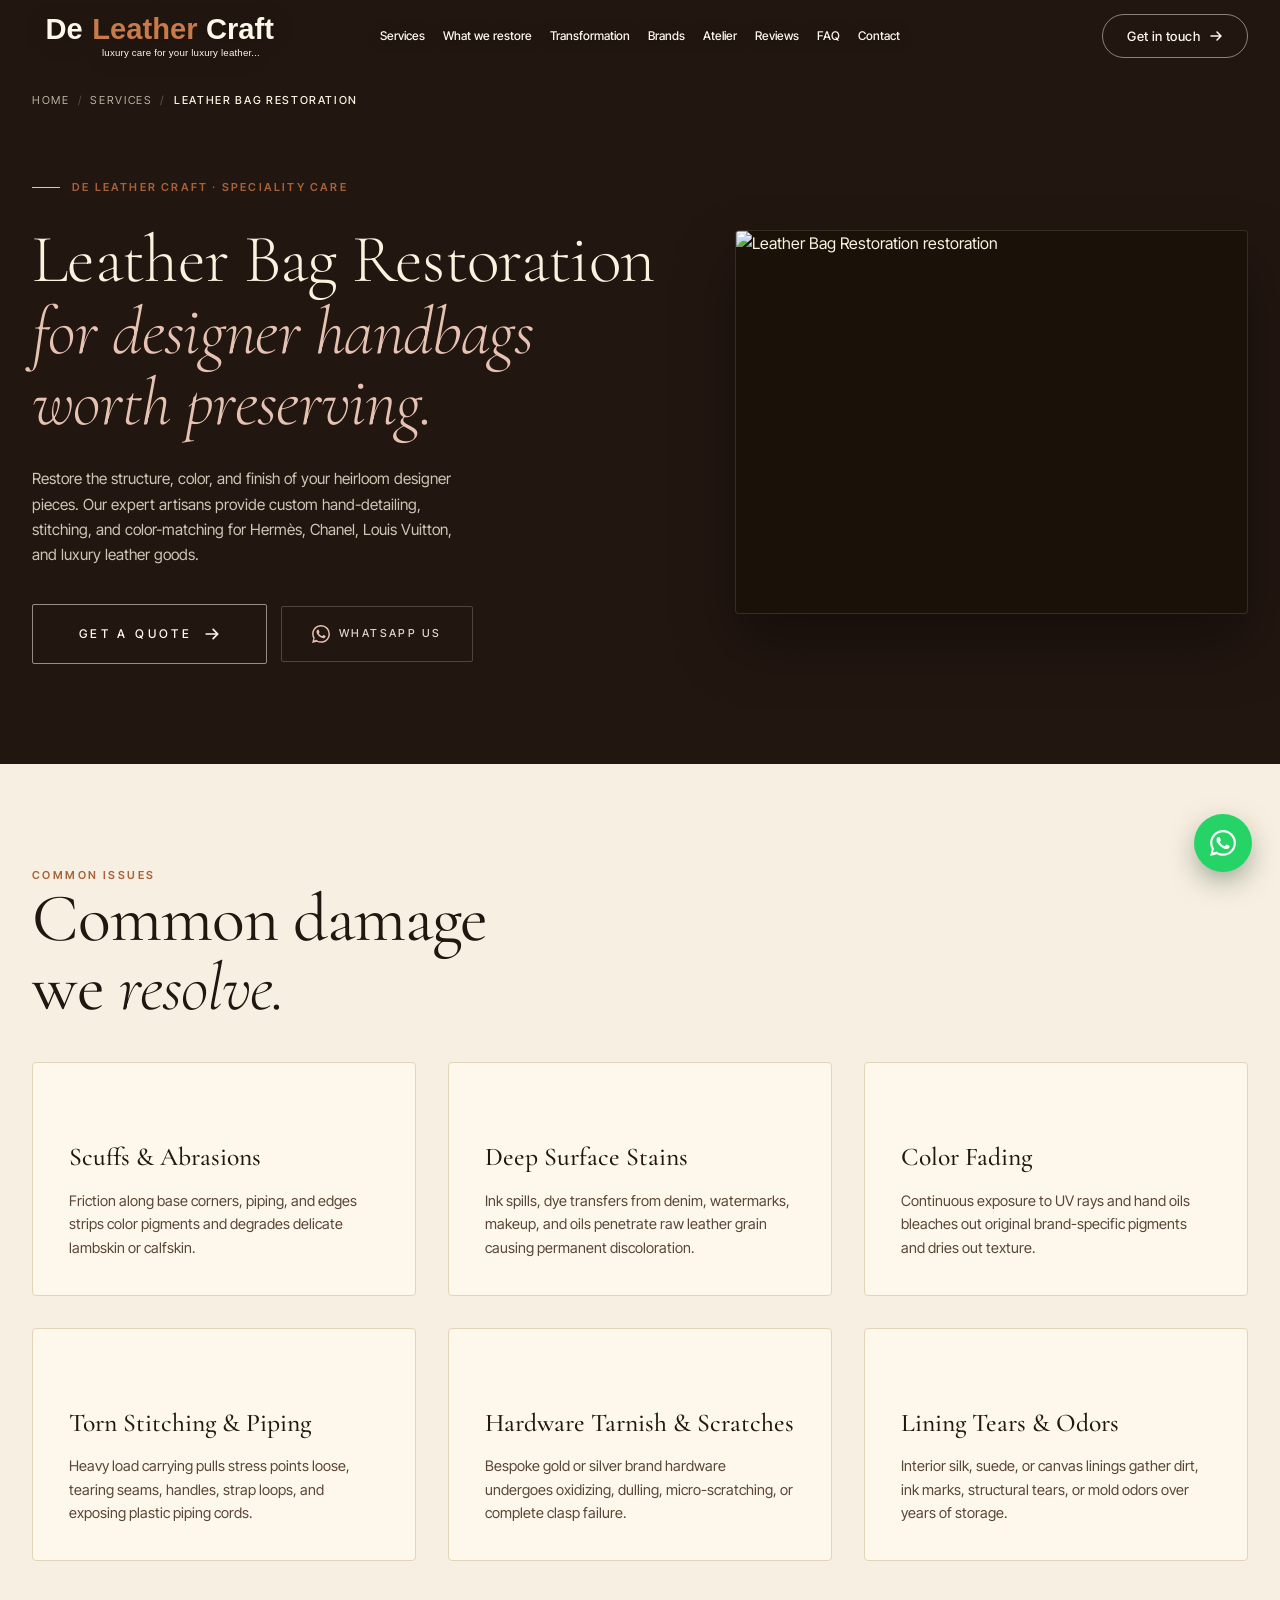
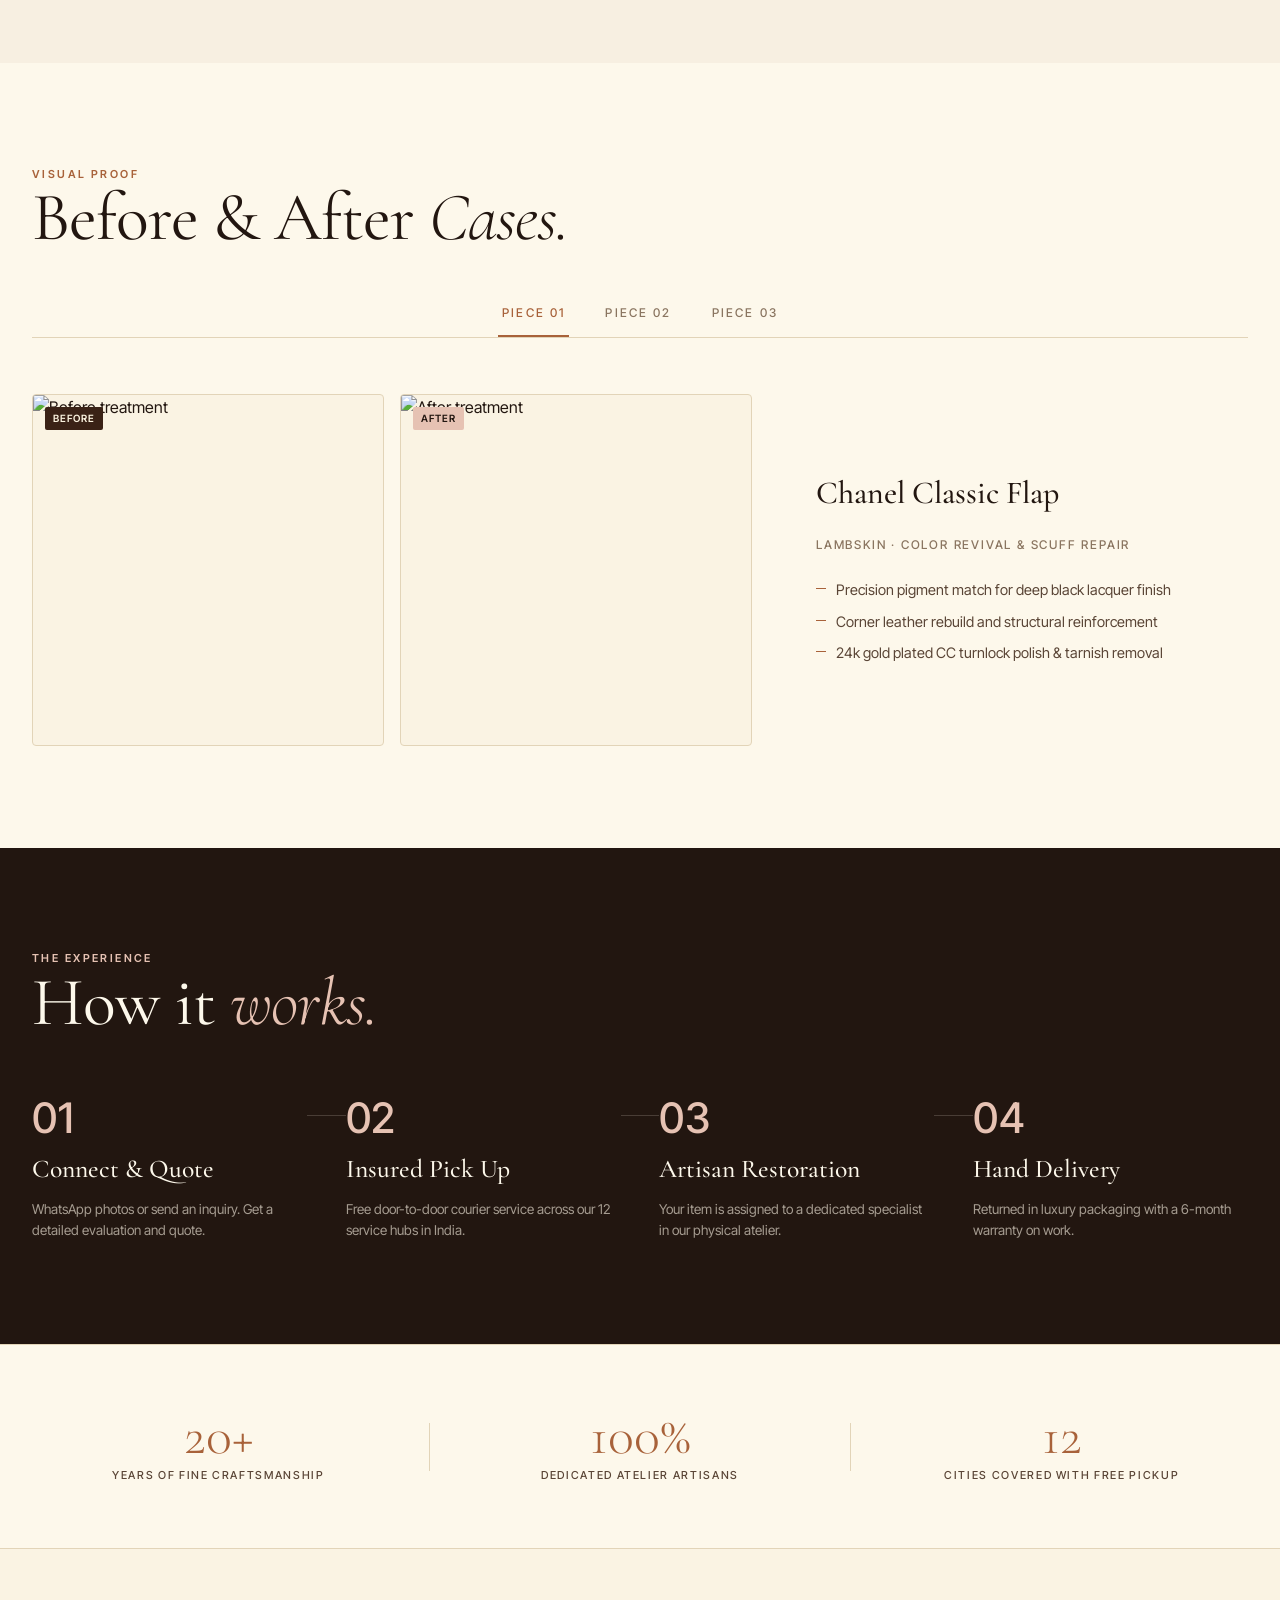
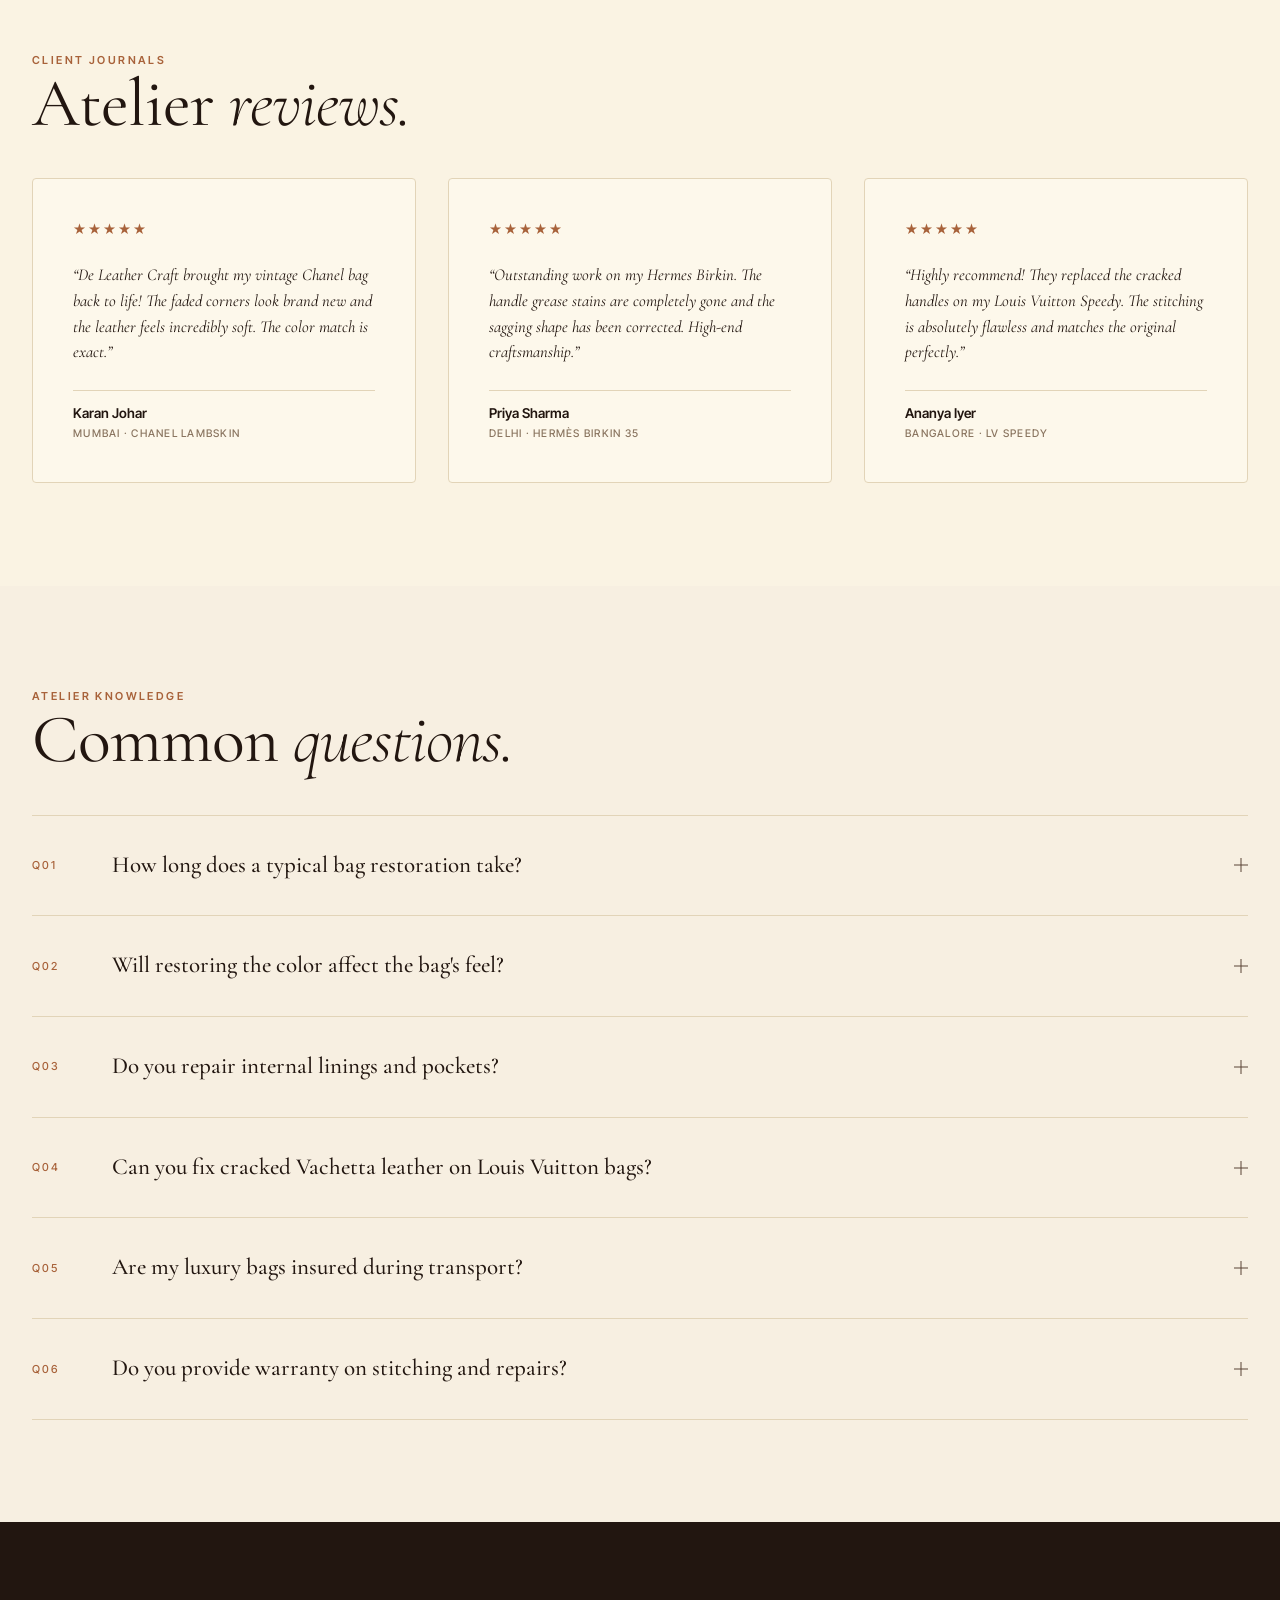
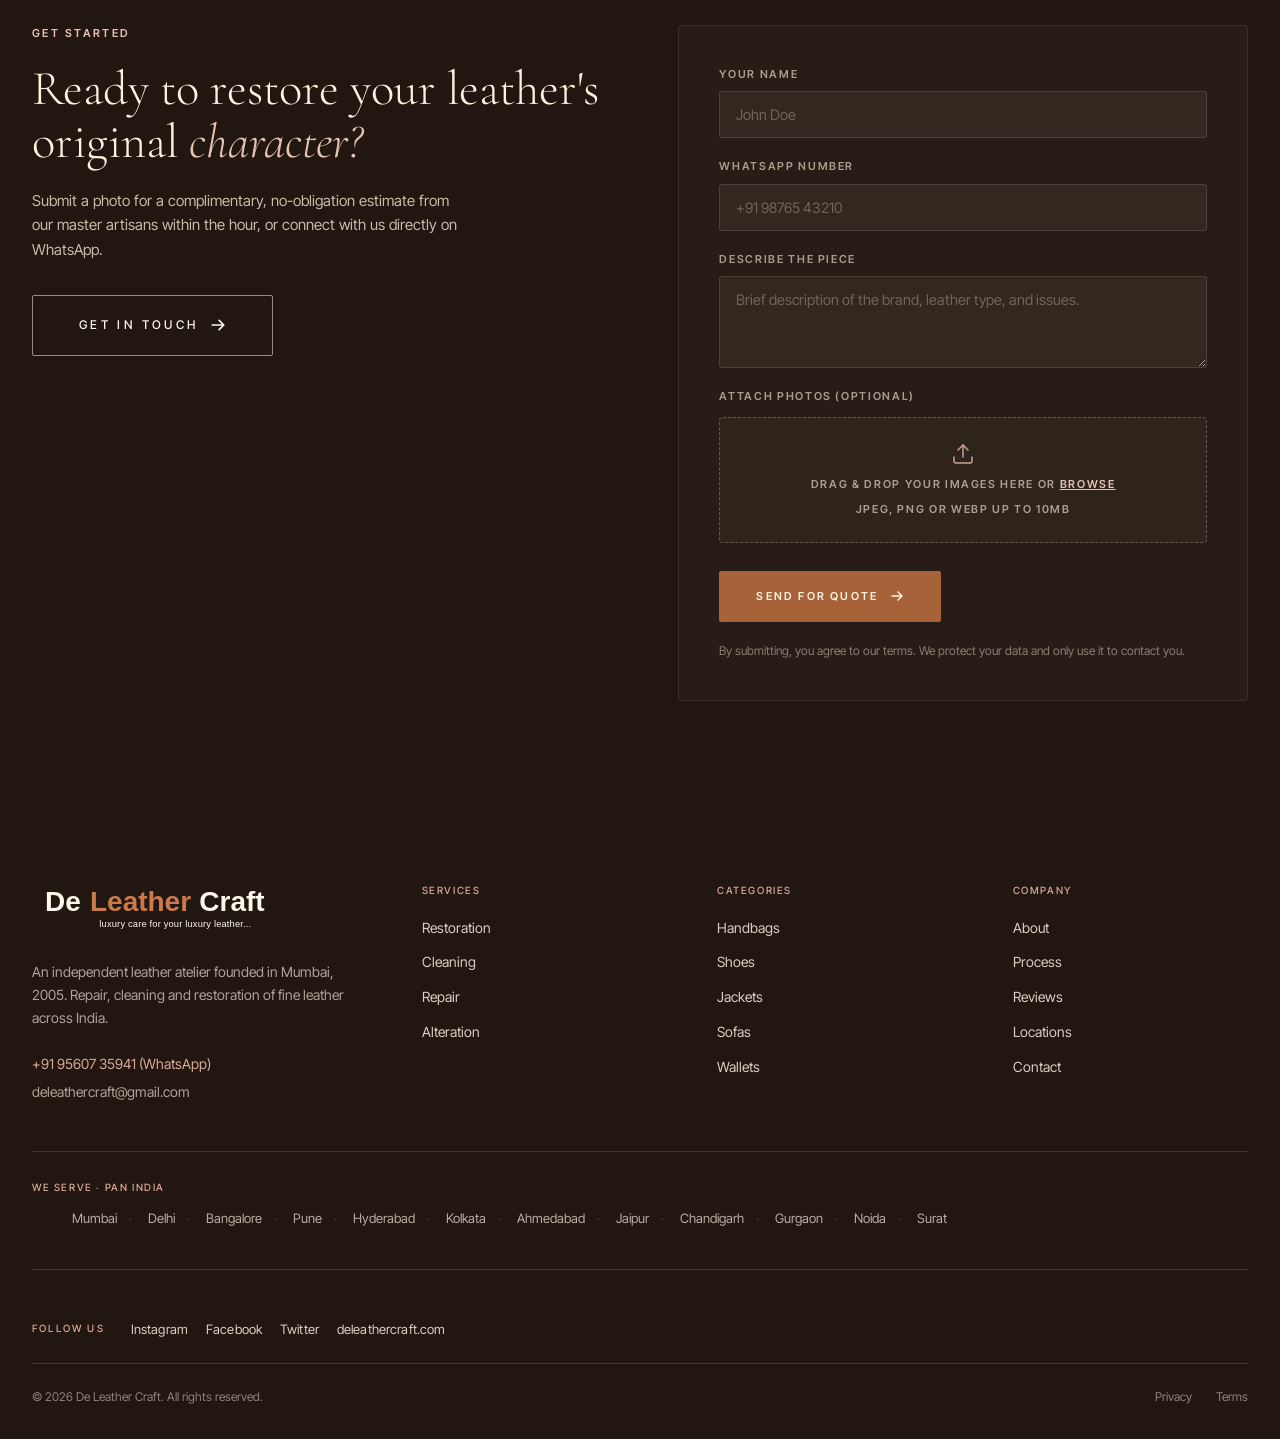
==== commit 3c60ebef: "chore(demo): regenerate leather-bag-restoration from current template Brings the example page up to " ====
--- a/services/leather-bag-restoration/index.html
+++ b/services/leather-bag-restoration/index.html
@@ -248,49 +248,37 @@
 
         <div class="sp-problems__grid">
           <article class="sp-problem-card">
-            <span class="sp-problem-card__indicator" aria-hidden="true">
-              <svg viewBox="0 0 24 24" fill="none" stroke="currentColor" stroke-width="1.5" stroke-linecap="round" stroke-linejoin="round"><path d="M10.3 3.2 1.8 18a2 2 0 0 0 1.7 3h17a2 2 0 0 0 1.7-3L13.7 3.2a2 2 0 0 0-3.4 0z"/><path d="M12 9v4M12 17h.01"/></svg>
-            </span>
+            <span class="sp-problem-card__indicator" aria-hidden="true"></span>
             <h3 class="sp-problem-card__title">Scuffs & Abrasions</h3>
             <p class="sp-problem-card__desc">Friction along base corners, piping, and edges strips color pigments and degrades delicate lambskin or calfskin.</p>
           </article>
 
           <article class="sp-problem-card">
-            <span class="sp-problem-card__indicator" aria-hidden="true">
-              <svg viewBox="0 0 24 24" fill="none" stroke="currentColor" stroke-width="1.5" stroke-linecap="round" stroke-linejoin="round"><path d="M10.3 3.2 1.8 18a2 2 0 0 0 1.7 3h17a2 2 0 0 0 1.7-3L13.7 3.2a2 2 0 0 0-3.4 0z"/><path d="M12 9v4M12 17h.01"/></svg>
-            </span>
+            <span class="sp-problem-card__indicator" aria-hidden="true"></span>
             <h3 class="sp-problem-card__title">Deep Surface Stains</h3>
             <p class="sp-problem-card__desc">Ink spills, dye transfers from denim, watermarks, makeup, and oils penetrate raw leather grain causing permanent discoloration.</p>
           </article>
 
           <article class="sp-problem-card">
-            <span class="sp-problem-card__indicator" aria-hidden="true">
-              <svg viewBox="0 0 24 24" fill="none" stroke="currentColor" stroke-width="1.5" stroke-linecap="round" stroke-linejoin="round"><path d="M10.3 3.2 1.8 18a2 2 0 0 0 1.7 3h17a2 2 0 0 0 1.7-3L13.7 3.2a2 2 0 0 0-3.4 0z"/><path d="M12 9v4M12 17h.01"/></svg>
-            </span>
+            <span class="sp-problem-card__indicator" aria-hidden="true"></span>
             <h3 class="sp-problem-card__title">Color Fading</h3>
             <p class="sp-problem-card__desc">Continuous exposure to UV rays and hand oils bleaches out original brand-specific pigments and dries out texture.</p>
           </article>
 
           <article class="sp-problem-card">
-            <span class="sp-problem-card__indicator" aria-hidden="true">
-              <svg viewBox="0 0 24 24" fill="none" stroke="currentColor" stroke-width="1.5" stroke-linecap="round" stroke-linejoin="round"><path d="M10.3 3.2 1.8 18a2 2 0 0 0 1.7 3h17a2 2 0 0 0 1.7-3L13.7 3.2a2 2 0 0 0-3.4 0z"/><path d="M12 9v4M12 17h.01"/></svg>
-            </span>
+            <span class="sp-problem-card__indicator" aria-hidden="true"></span>
             <h3 class="sp-problem-card__title">Torn Stitching & Piping</h3>
             <p class="sp-problem-card__desc">Heavy load carrying pulls stress points loose, tearing seams, handles, strap loops, and exposing plastic piping cords.</p>
           </article>
 
           <article class="sp-problem-card">
-            <span class="sp-problem-card__indicator" aria-hidden="true">
-              <svg viewBox="0 0 24 24" fill="none" stroke="currentColor" stroke-width="1.5" stroke-linecap="round" stroke-linejoin="round"><path d="M10.3 3.2 1.8 18a2 2 0 0 0 1.7 3h17a2 2 0 0 0 1.7-3L13.7 3.2a2 2 0 0 0-3.4 0z"/><path d="M12 9v4M12 17h.01"/></svg>
-            </span>
+            <span class="sp-problem-card__indicator" aria-hidden="true"></span>
             <h3 class="sp-problem-card__title">Hardware Tarnish & Scratches</h3>
             <p class="sp-problem-card__desc">Bespoke gold or silver brand hardware undergoes oxidizing, dulling, micro-scratching, or complete clasp failure.</p>
           </article>
 
           <article class="sp-problem-card">
-            <span class="sp-problem-card__indicator" aria-hidden="true">
-              <svg viewBox="0 0 24 24" fill="none" stroke="currentColor" stroke-width="1.5" stroke-linecap="round" stroke-linejoin="round"><path d="M10.3 3.2 1.8 18a2 2 0 0 0 1.7 3h17a2 2 0 0 0 1.7-3L13.7 3.2a2 2 0 0 0-3.4 0z"/><path d="M12 9v4M12 17h.01"/></svg>
-            </span>
+            <span class="sp-problem-card__indicator" aria-hidden="true"></span>
             <h3 class="sp-problem-card__title">Lining Tears & Odors</h3>
             <p class="sp-problem-card__desc">Interior silk, suede, or canvas linings gather dirt, ink marks, structural tears, or mold odors over years of storage.</p>
           </article>
--- a/service.css
+++ b/service.css
@@ -91,15 +91,7 @@
     margin-bottom: 18px;
     padding: 0;
   }
-  .sp-breadcrumb__list {
-    color: var(--muted);
-  }
-  .sp-breadcrumb__list a {
-    color: var(--ink-2);
-  }
-  .sp-breadcrumb__list [aria-current="page"] {
-    color: var(--ink);
-  }
+  /* Hero is a dark image backdrop on mobile — keep the crumb light. */
 }
 
 /* ==========================================================================
@@ -227,36 +219,17 @@
 }
 
 @media (max-width: 820px) {
+  /* Type-only hero on mobile — calm editorial composition on dark.
+     The product photo carries its weight in the Before/After gallery,
+     so the hero stays uncrowded with no image to mis-position. */
   .sp-hero {
-    padding: clamp(76px, 8vw, 96px) 0 0;
+    padding: clamp(104px, 17vw, 140px) 0 clamp(56px, 12vw, 84px);
   }
   .sp-hero__grid {
-    grid-template-columns: 1fr;
-    gap: 28px;
-  }
-  /* Full-bleed, edge-to-edge visual that melts into the dark hero —
-     no boxed border/shadow that reads as "pasted on". */
+    display: block;
+  }
   .sp-hero__visual {
-    width: 100vw;
-    margin-left: 50%;
-    transform: translateX(-50%);
-    margin-top: 4px;
-  }
-  .sp-hero__img {
-    aspect-ratio: 1 / 1;
-    border: none;
-    border-radius: 0;
-    box-shadow: none;
-  }
-  .sp-hero__visual::after {
-    content: '';
-    position: absolute;
-    left: 0;
-    right: 0;
-    bottom: 0;
-    height: 48%;
-    background: linear-gradient(to bottom, rgba(34, 22, 16, 0) 0%, var(--ink) 92%);
-    pointer-events: none;
+    display: none;
   }
 }
 
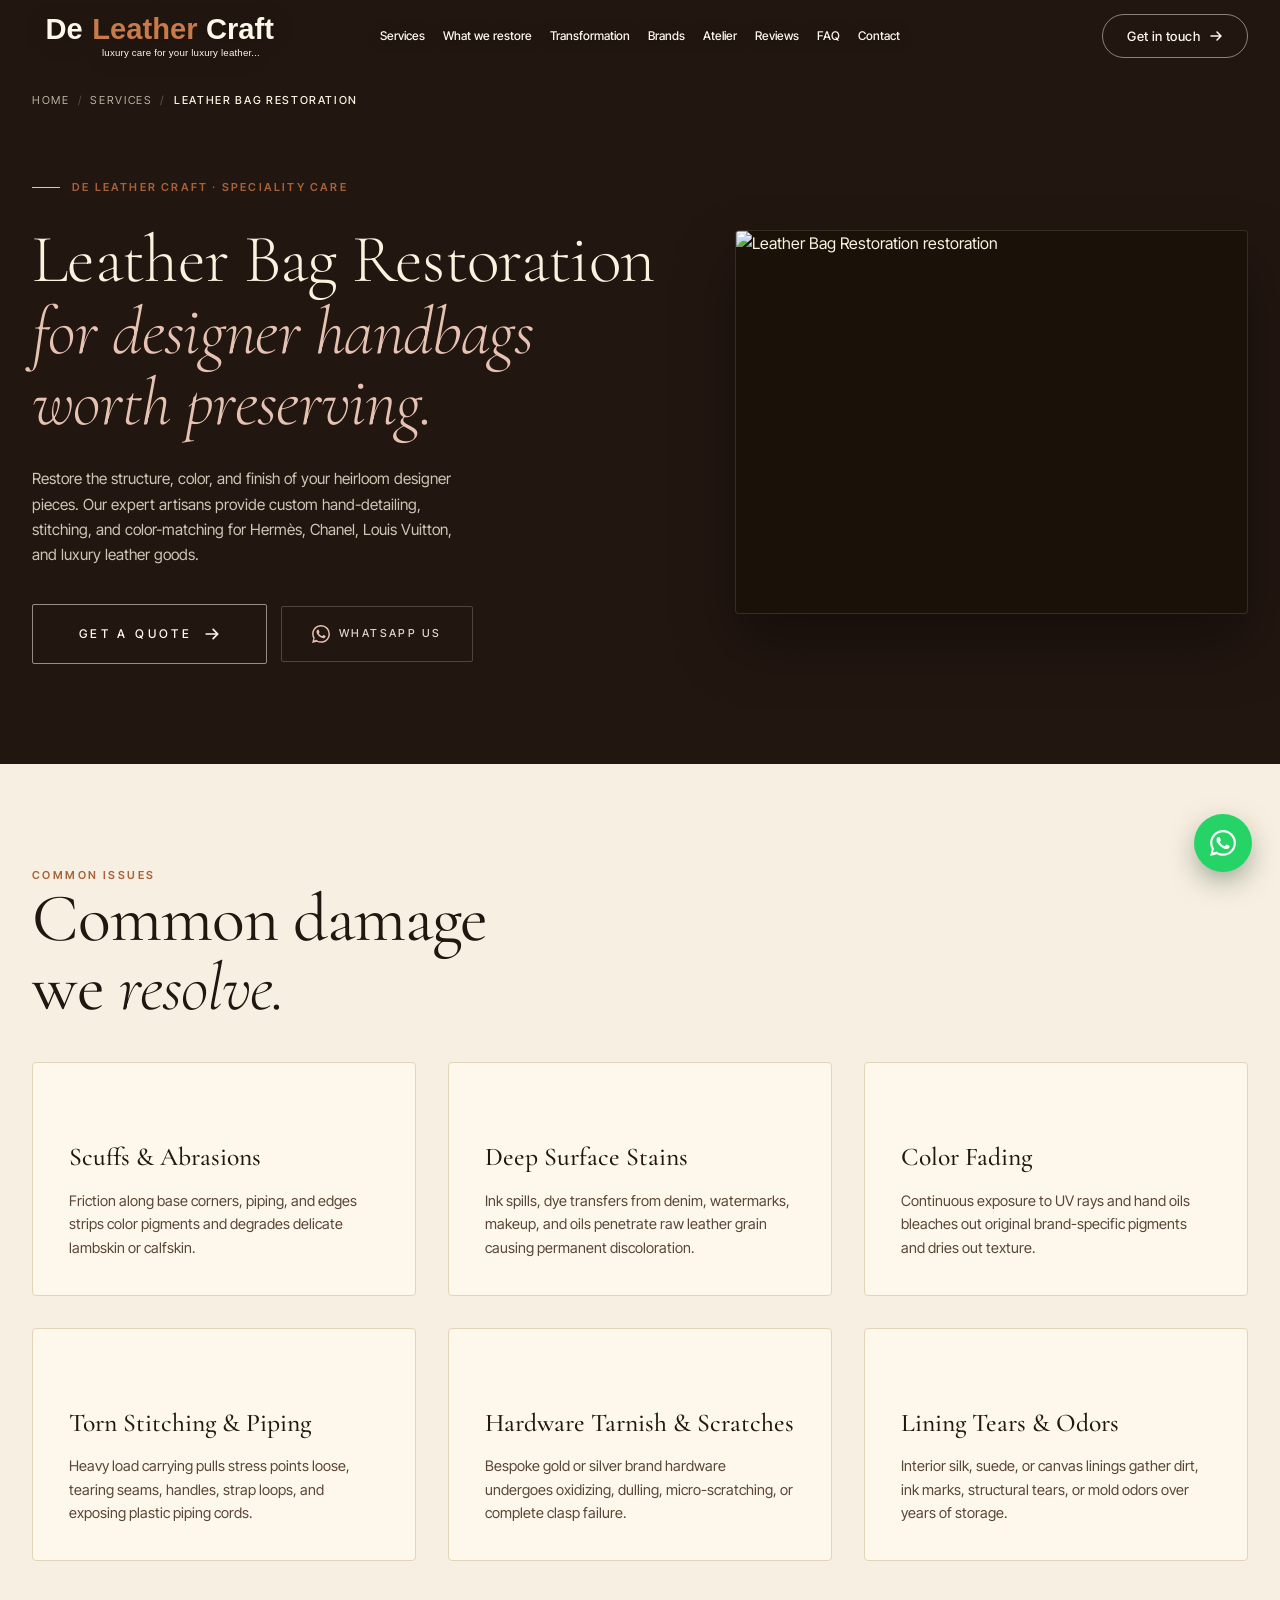
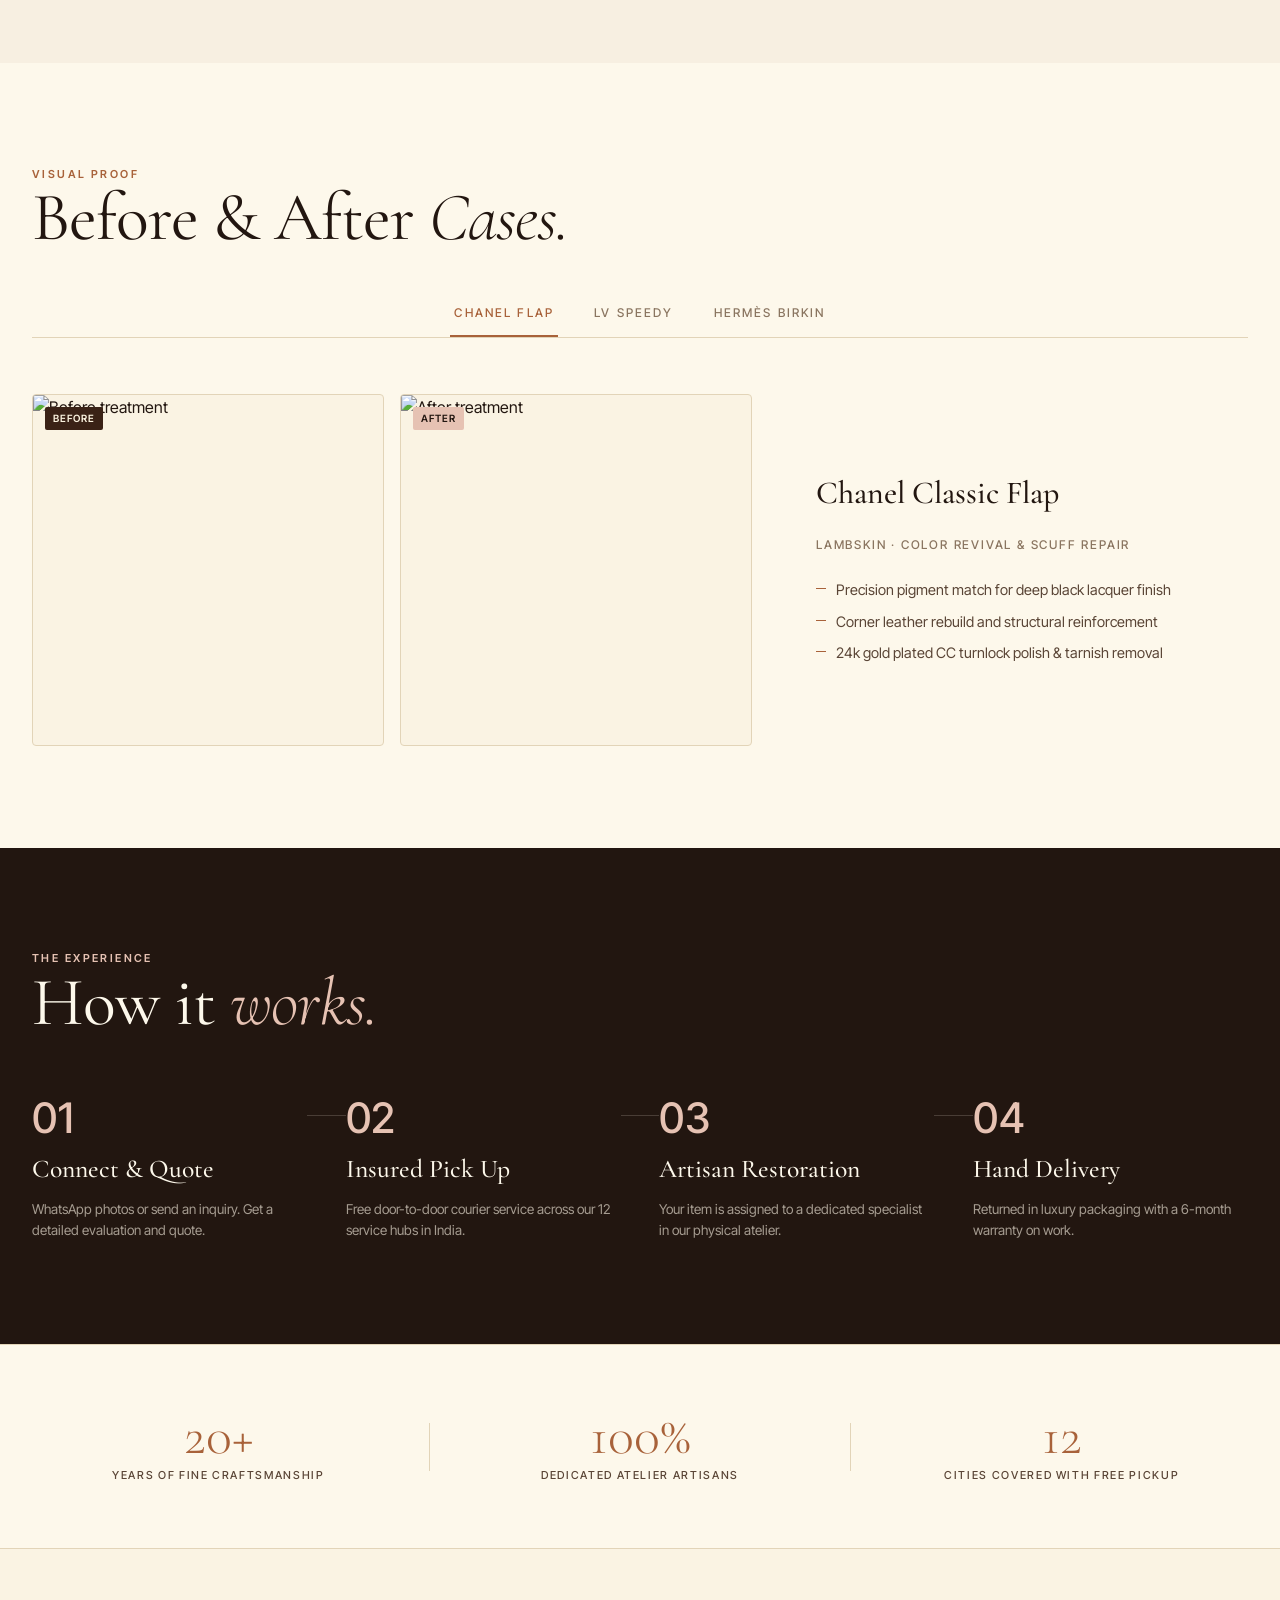
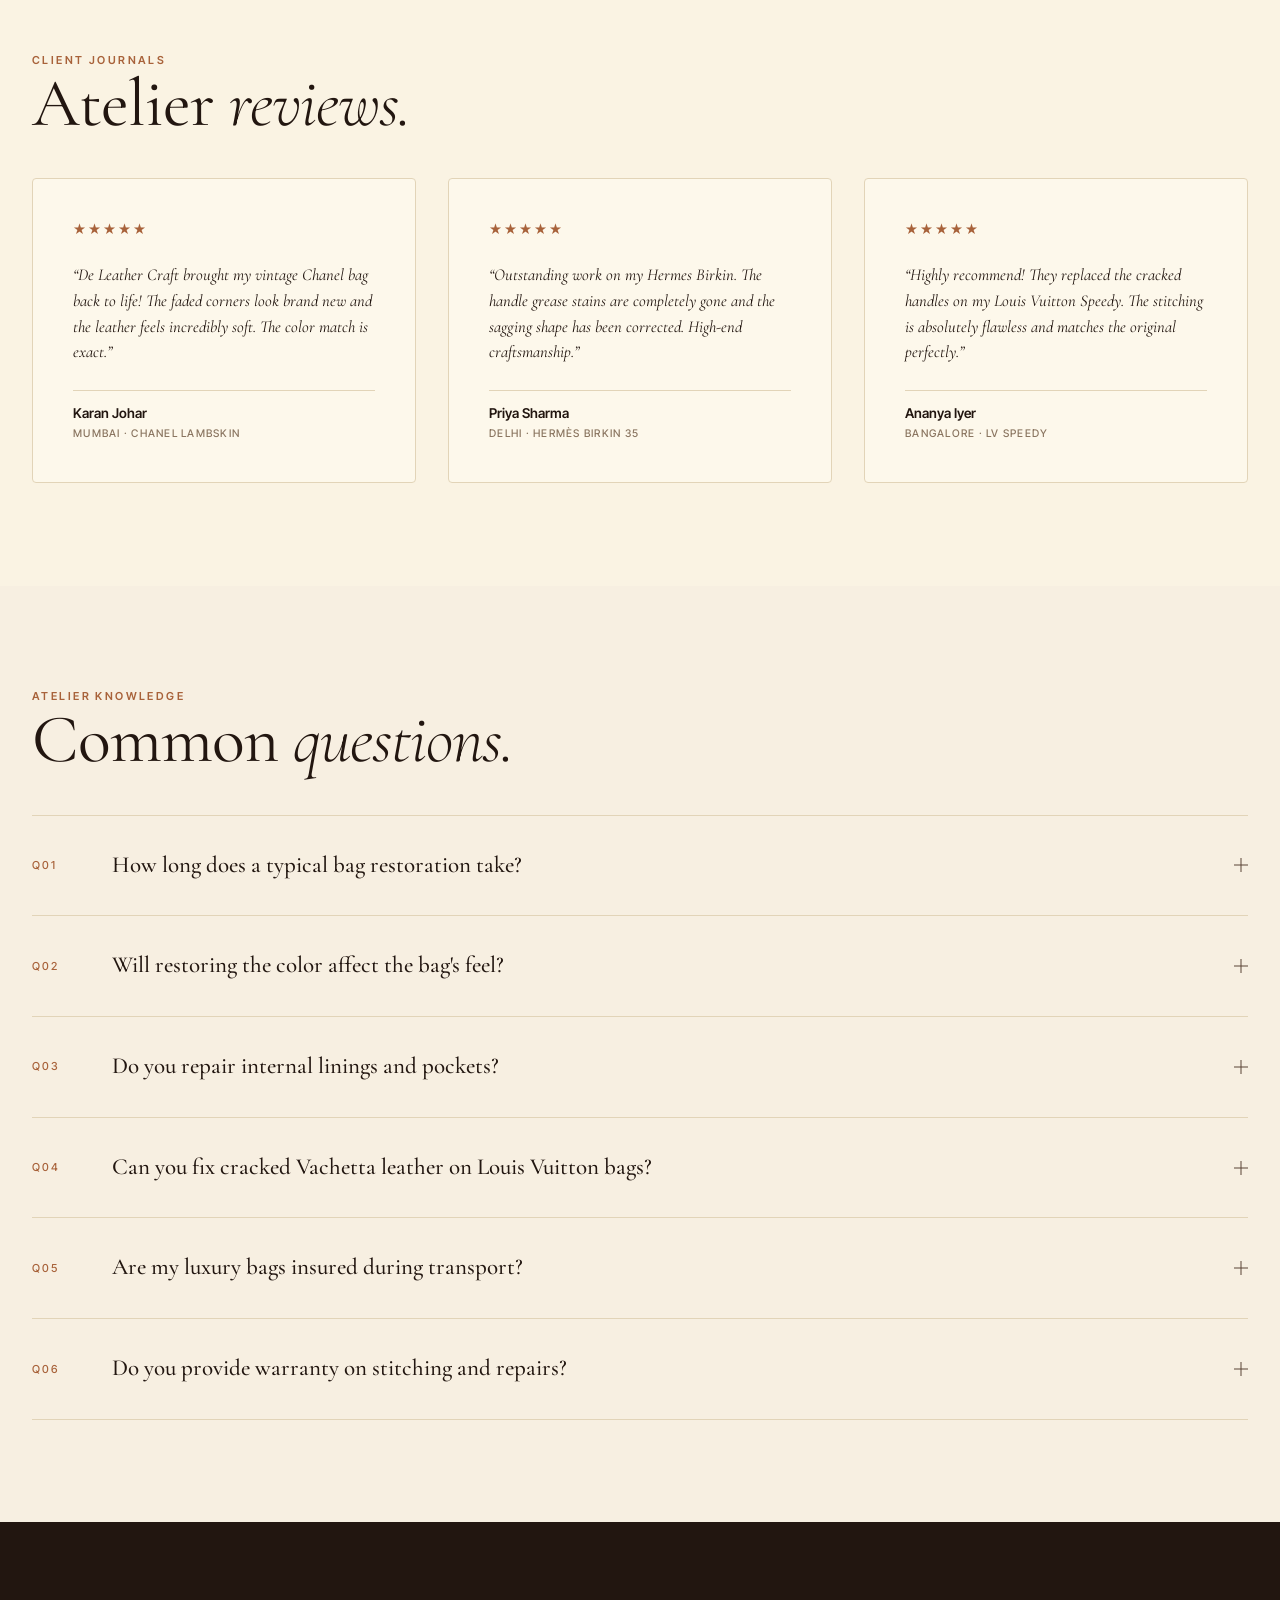
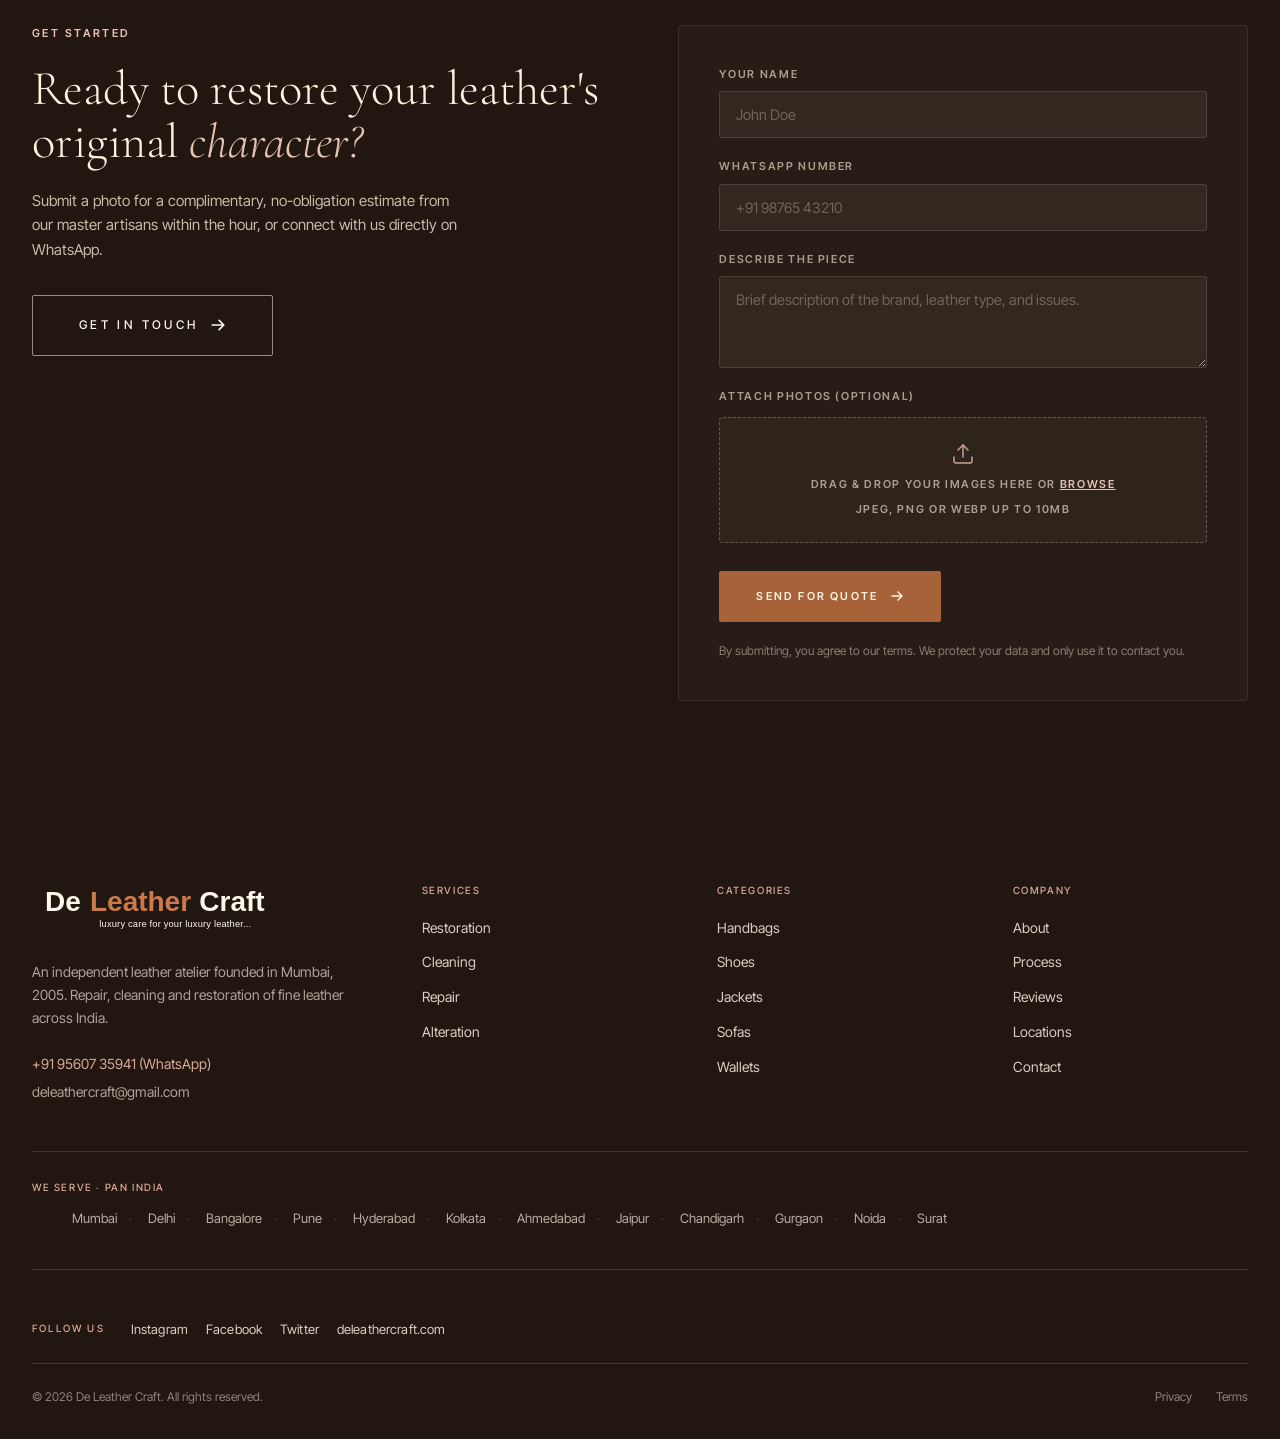
==== commit f74c6064: "feat(template): mobile UX fixes — shorter CTA/footer, swipe hints, named tabs - Hero sub: 3-line cla" ====
--- a/services/leather-bag-restoration/index.html
+++ b/services/leather-bag-restoration/index.html
@@ -300,9 +300,9 @@
 
         <div class="sp-ba-tabs">
           <div class="sp-ba-tabs__nav" role="tablist" aria-label="Before/After transformations">
-            <button class="sp-ba-tabs__btn is-active" role="tab" aria-selected="true" aria-controls="ba-panel-1" id="ba-tab-1">Piece 01</button>
-            <button class="sp-ba-tabs__btn" role="tab" aria-selected="false" aria-controls="ba-panel-2" id="ba-tab-2" tabindex="-1">Piece 02</button>
-            <button class="sp-ba-tabs__btn" role="tab" aria-selected="false" aria-controls="ba-panel-3" id="ba-tab-3" tabindex="-1">Piece 03</button>
+            <button class="sp-ba-tabs__btn is-active" role="tab" aria-selected="true" aria-controls="ba-panel-1" id="ba-tab-1">Chanel Flap</button>
+            <button class="sp-ba-tabs__btn" role="tab" aria-selected="false" aria-controls="ba-panel-2" id="ba-tab-2" tabindex="-1">LV Speedy</button>
+            <button class="sp-ba-tabs__btn" role="tab" aria-selected="false" aria-controls="ba-panel-3" id="ba-tab-3" tabindex="-1">Hermès Birkin</button>
           </div>
 
           <!-- Panel 1 -->
--- a/style.css
+++ b/style.css
@@ -3180,9 +3180,24 @@
   .footer-top { grid-template-columns: 1fr 1fr; gap: 40px; }
 }
 
+@media (max-width: 640px) {
+  /* Footer was ~1.7 viewports tall on mobile; this trims paddings and
+     stack-gaps so it lands closer to ~700–800px without losing links. */
+  .site-footer { padding: 48px 0 24px; }
+  .footer-top { grid-template-columns: 1fr 1fr; gap: 28px; margin-bottom: 28px; }
+  .footer-brand { grid-column: 1 / -1; }
+  .footer-brand__svg { height: 38px; }
+  .footer-brand__text { margin-top: 14px; font-size: 13px; }
+  .footer-contact { margin-top: 16px; }
+  .footer-col ul { gap: 8px; }
+  .footer-col a { font-size: 13px; }
+  .footer-cities { padding: 20px 0; margin-bottom: 18px; }
+  .footer-cities__list { font-size: 12px; gap: 4px 12px; }
+  .footer-social { padding: 16px 0; gap: 14px; }
+}
+
 @media (max-width: 520px) {
-  .footer-top { grid-template-columns: 1fr; gap: 32px; }
-  .footer-bottom { flex-direction: column; gap: 12px; }
+  .footer-bottom { flex-direction: column; gap: 10px; padding-top: 16px; }
 }
 
 
--- a/service.css
+++ b/service.css
@@ -231,6 +231,14 @@
   .sp-hero__visual {
     display: none;
   }
+  /* Cap the sub-headline at three lines so any service's copy stays
+     compact and the CTAs sit near the fold. */
+  .sp-hero__sub {
+    display: -webkit-box;
+    -webkit-line-clamp: 3;
+    -webkit-box-orient: vertical;
+    overflow: hidden;
+  }
 }
 
 /* ==========================================================================
@@ -300,12 +308,21 @@
 }
 
 @media (max-width: 600px) {
+  /* Tighter card width lets a sliver of card 2 peek in — the strongest
+     swipe hint there is. Wrapper carries the fade on its right edge for
+     a second cue. */
+  .sp-problems {
+    position: relative;
+  }
+  .sp-problems .wrap {
+    position: relative;
+  }
   .sp-problems__grid {
     display: flex;
     overflow-x: auto;
     scroll-snap-type: x mandatory;
     scroll-behavior: smooth;
-    gap: 16px;
+    gap: 14px;
     padding: 8px 16px 20px;
     margin: 0 -16px;
     -webkit-overflow-scrolling: touch;
@@ -315,8 +332,18 @@
     display: none;
   }
   .sp-problem-card {
-    flex: 0 0 82%;
+    flex: 0 0 78%;
     scroll-snap-align: start;
+  }
+  .sp-problems .wrap::after {
+    content: '';
+    position: absolute;
+    top: 0;
+    right: 0;
+    bottom: 0;
+    width: 48px;
+    background: linear-gradient(to right, rgba(247, 239, 225, 0) 0%, var(--bg) 90%);
+    pointer-events: none;
   }
 }
 
@@ -585,14 +612,16 @@
 }
 
 @media (max-width: 820px) {
-  /* Horizontal swipe strip — whole process stays one compact band. */
+  /* Horizontal swipe strip — narrower cards reveal step 2 sliver as a
+     swipe hint; the .wrap fade on the right edge reinforces it. */
+  .sp-process .wrap { position: relative; }
   .sp-process__timeline {
     display: flex;
     grid-template-columns: none;
     overflow-x: auto;
     scroll-snap-type: x mandatory;
     scroll-behavior: smooth;
-    gap: 14px;
+    gap: 12px;
     padding: 4px 16px 18px;
     margin: 0 -16px;
     -webkit-overflow-scrolling: touch;
@@ -600,13 +629,23 @@
   }
   .sp-process__timeline::-webkit-scrollbar { display: none; }
   .sp-process__step {
-    flex: 0 0 72%;
+    flex: 0 0 62%;
     scroll-snap-align: start;
-    padding: 18px;
+    padding: 16px;
     border: 1px solid rgba(247, 239, 225, 0.14);
     border-radius: 4px;
   }
   .sp-process__num { background: transparent; padding-right: 0; }
+  .sp-process .wrap::after {
+    content: '';
+    position: absolute;
+    top: 0;
+    right: 0;
+    bottom: 0;
+    width: 48px;
+    background: linear-gradient(to right, rgba(34, 22, 16, 0) 0%, var(--ink) 90%);
+    pointer-events: none;
+  }
 }
 
 /* ==========================================================================
@@ -1153,6 +1192,32 @@
   }
 }
 
+/* Mobile-only compression — the section was ~1.4 viewports tall; this
+   trims gaps, paddings, and chrome so it stays under ~700px. */
+@media (max-width: 640px) {
+  .sp-final-cta__grid { gap: 24px; }
+  .sp-final-cta__content { gap: 14px; }
+  .sp-final-cta__title { font-size: clamp(26px, 7vw, 32px); }
+  .sp-final-cta__desc {
+    font-size: 14px;
+    display: -webkit-box;
+    -webkit-line-clamp: 3;
+    -webkit-box-orient: vertical;
+    overflow: hidden;
+  }
+  .sp-final-cta__actions { margin-top: 4px; }
+  .sp-final-cta__form { padding: 18px; gap: 14px; }
+  .sp-final-cta__field { gap: 6px; }
+  .sp-final-cta__field input,
+  .sp-final-cta__field textarea { padding: 10px 14px; font-size: 14px; }
+  .sp-final-cta__field textarea { min-height: 64px; }
+  .sp-final-cta__upload-zone { min-height: 88px; padding: 16px 12px; }
+  .sp-final-cta__upload-icon { width: 20px; height: 20px; }
+  .sp-final-cta__upload-text { font-size: 12.5px; }
+  .sp-final-cta__submit { padding: 14px 28px; }
+  .sp-final-cta__legal { font-size: 11px; }
+}
+
 /* ==========================================================================
    13. REDUCED MOTION
    ========================================================================== */
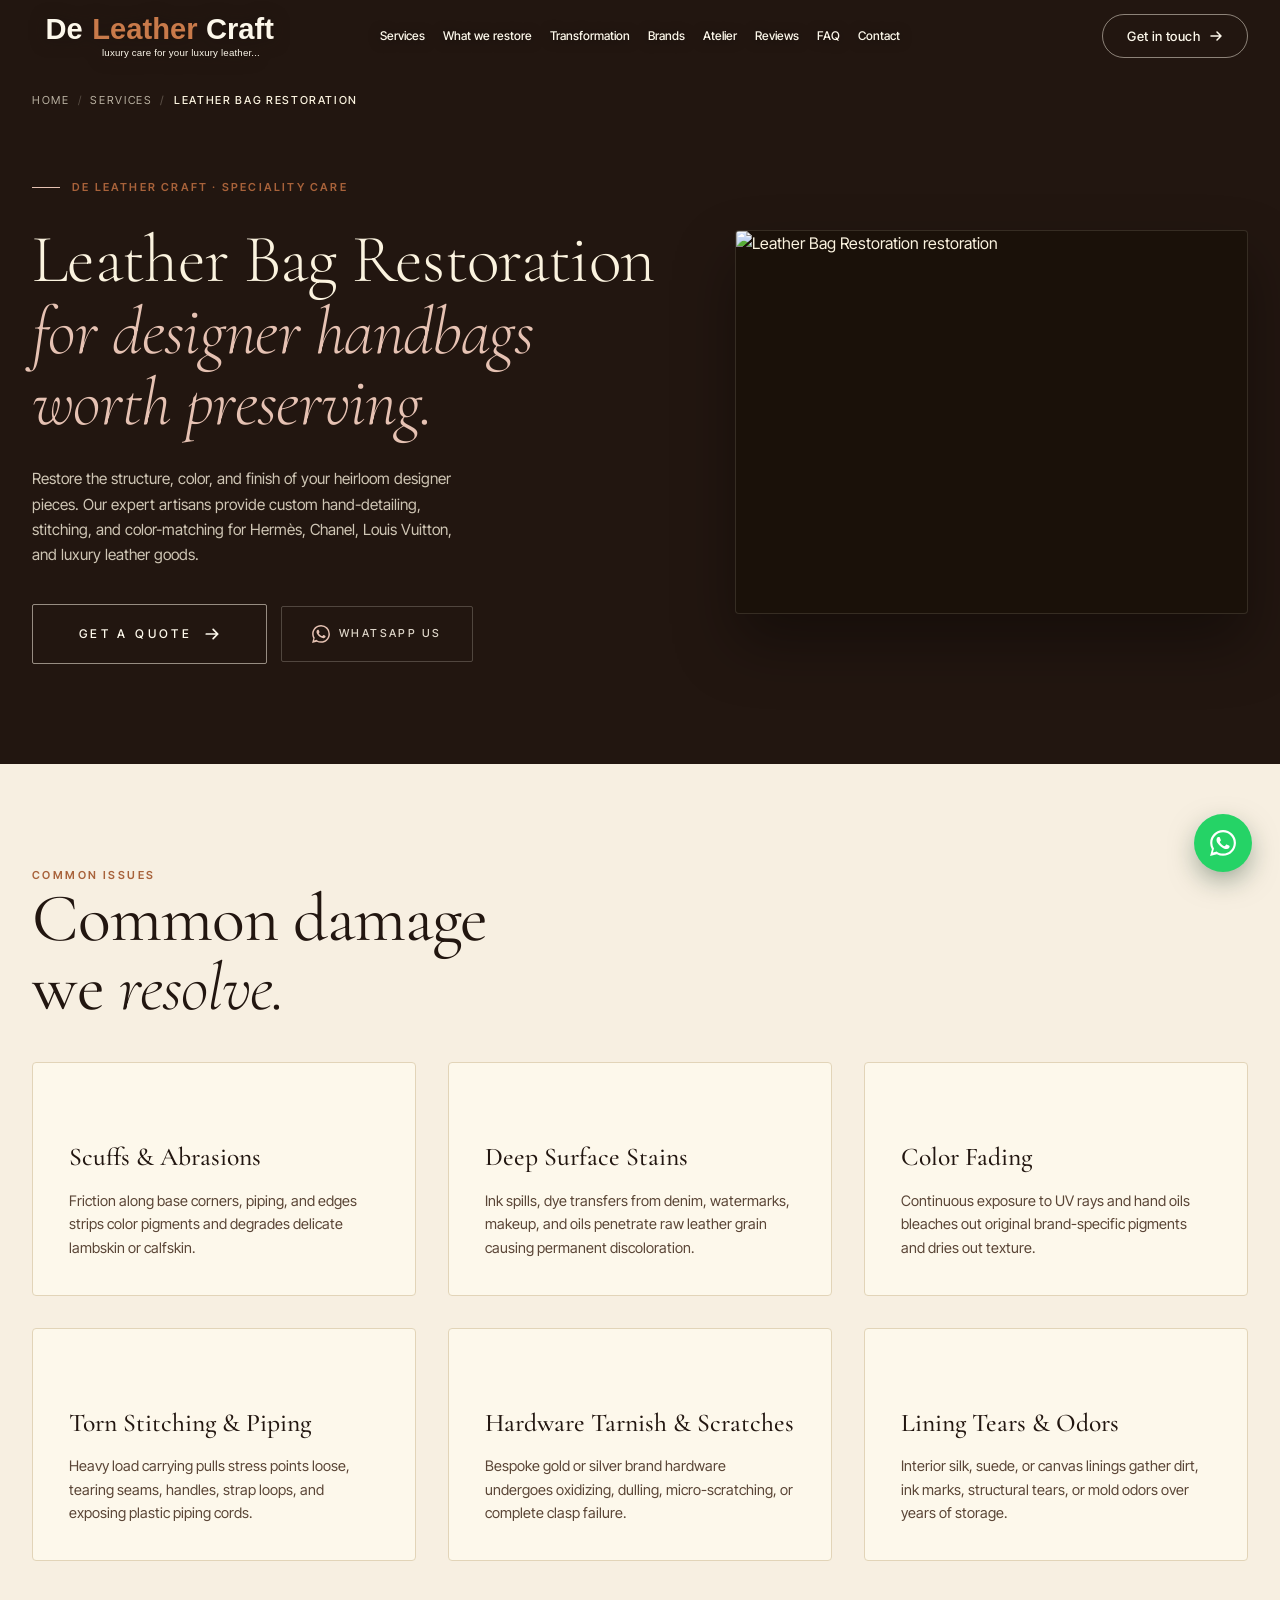
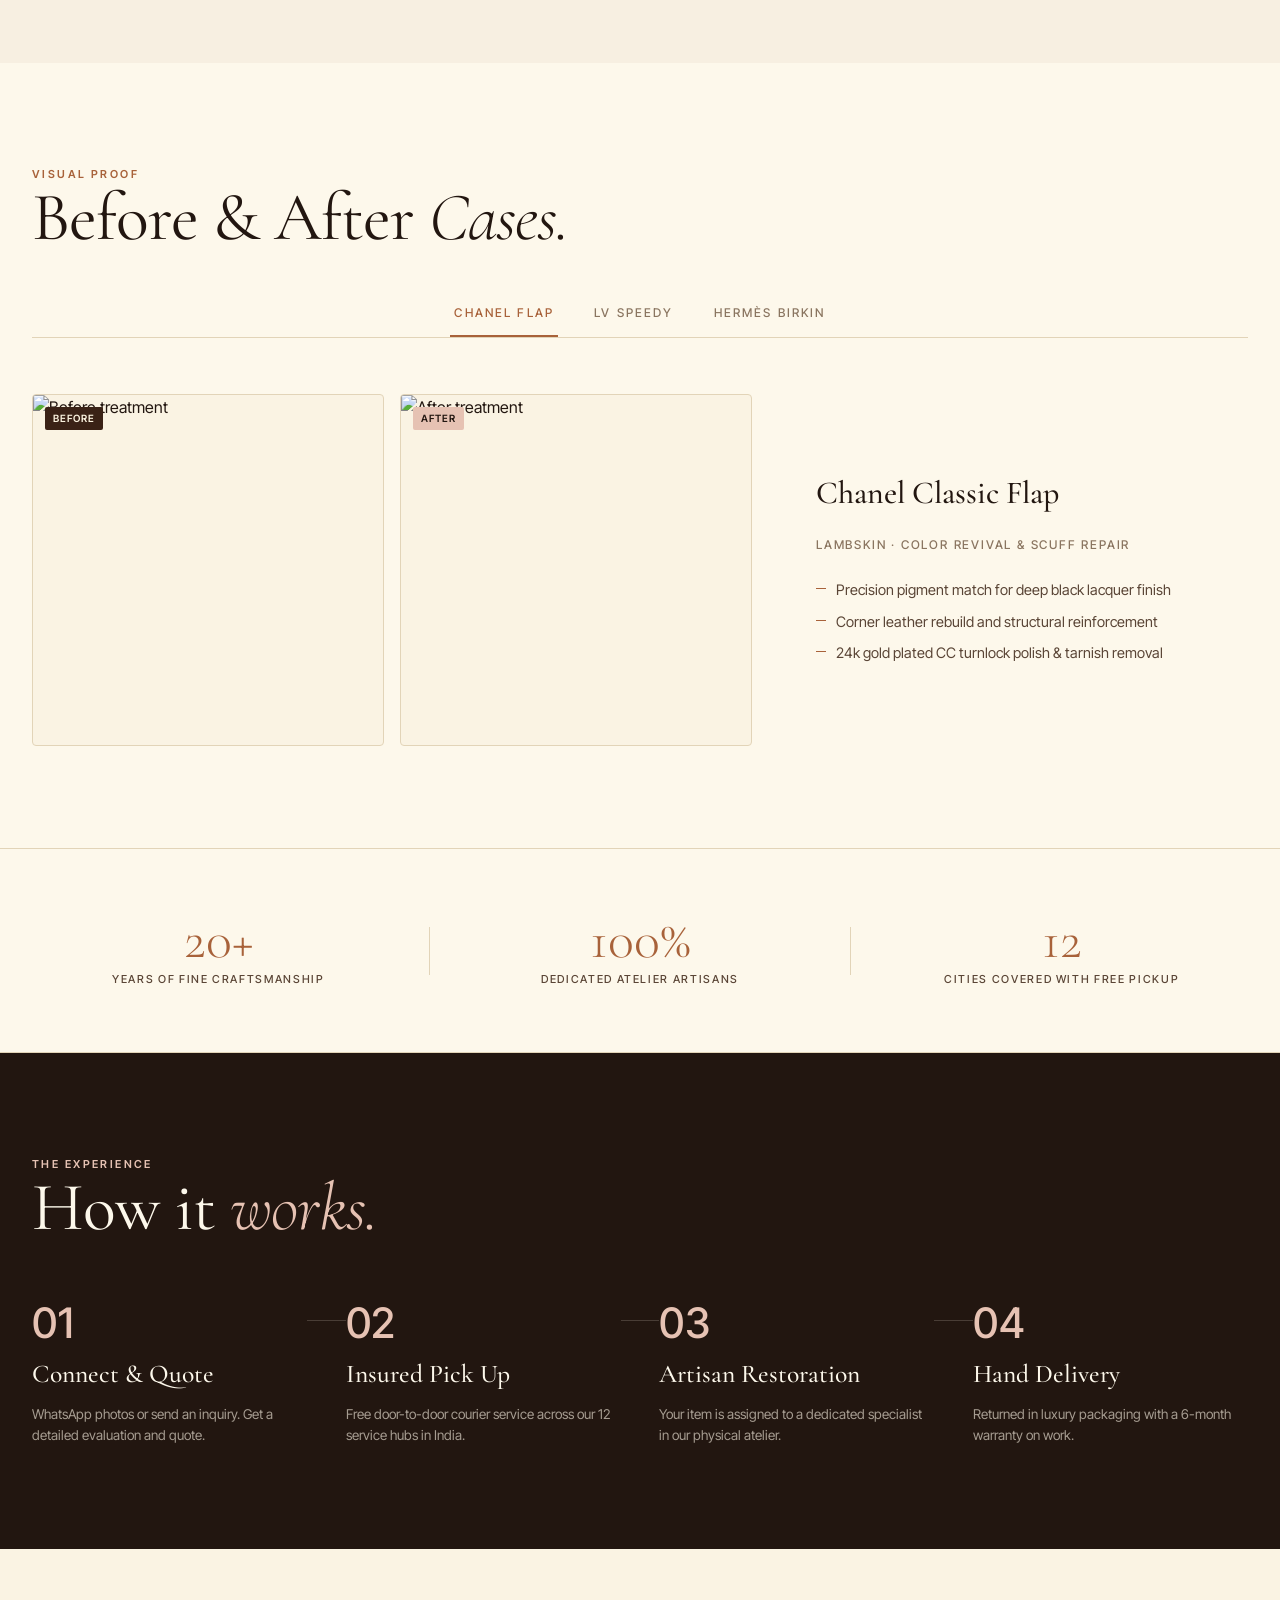
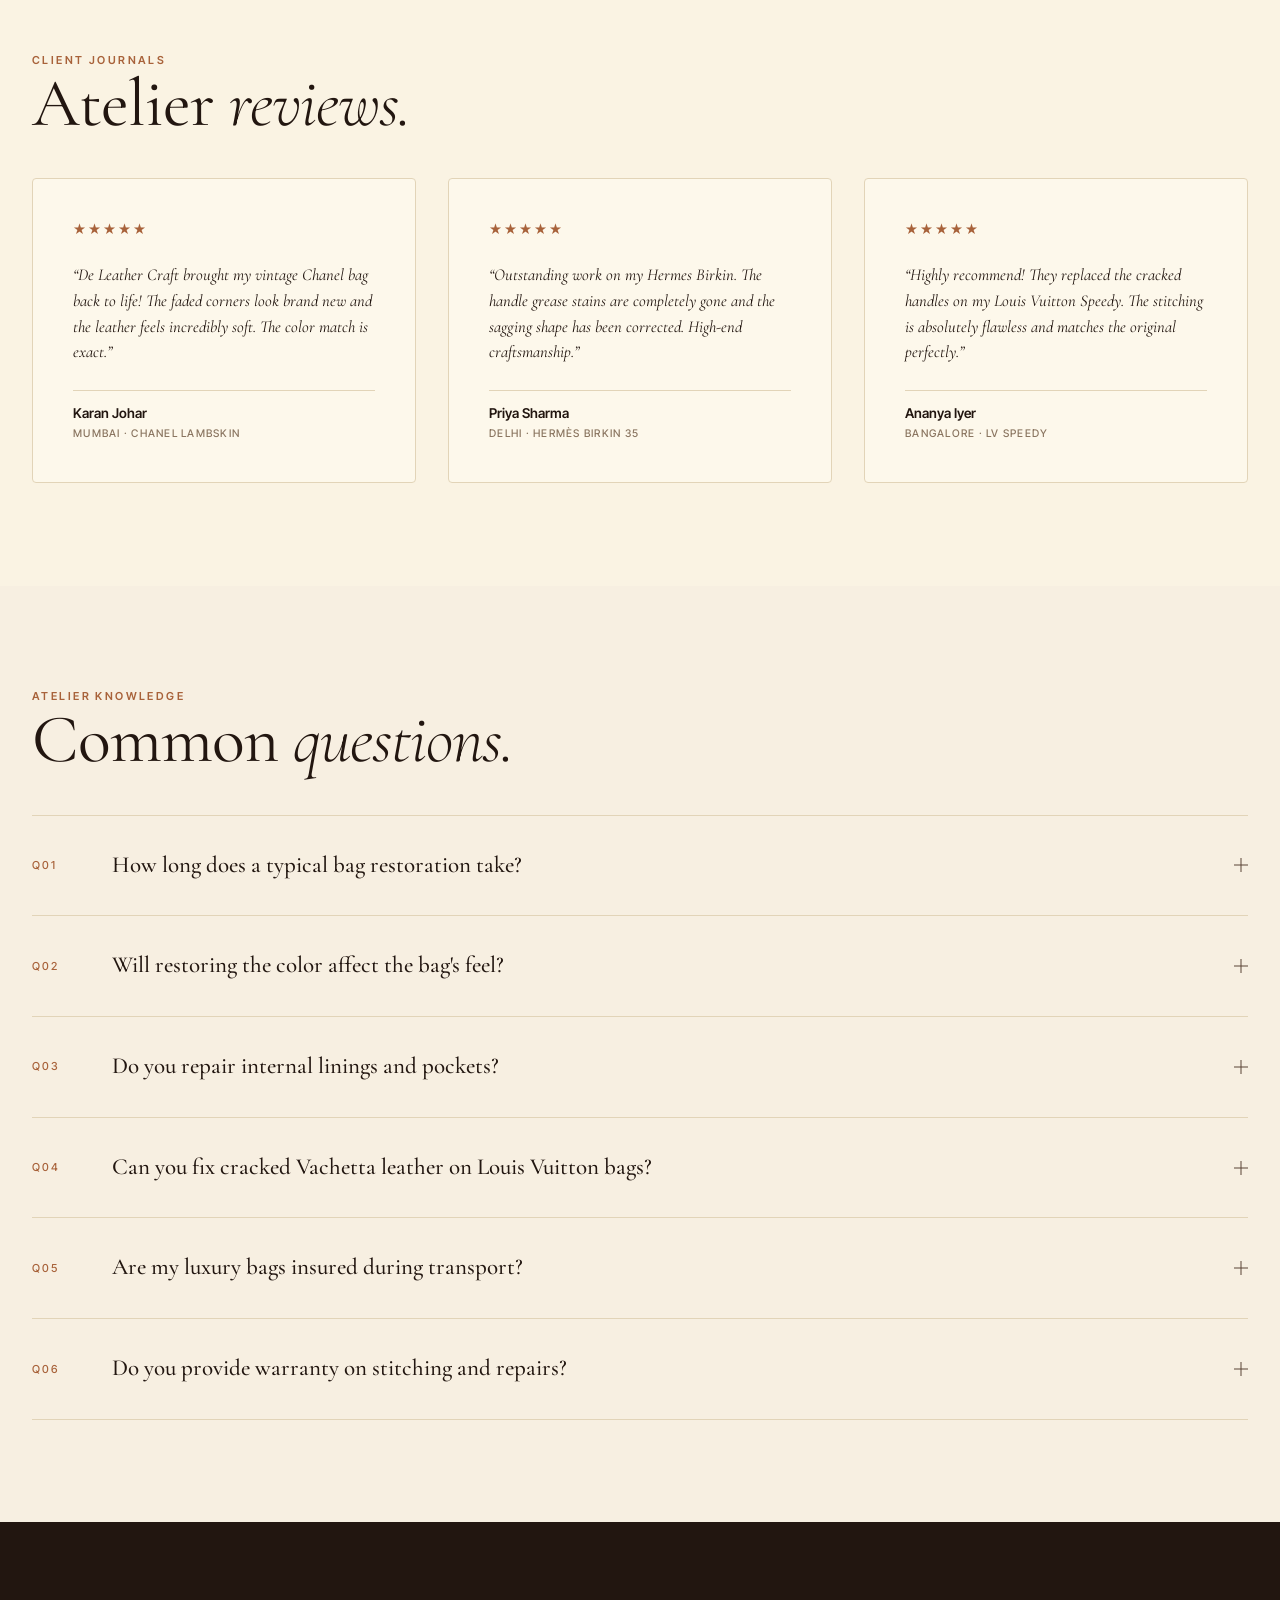
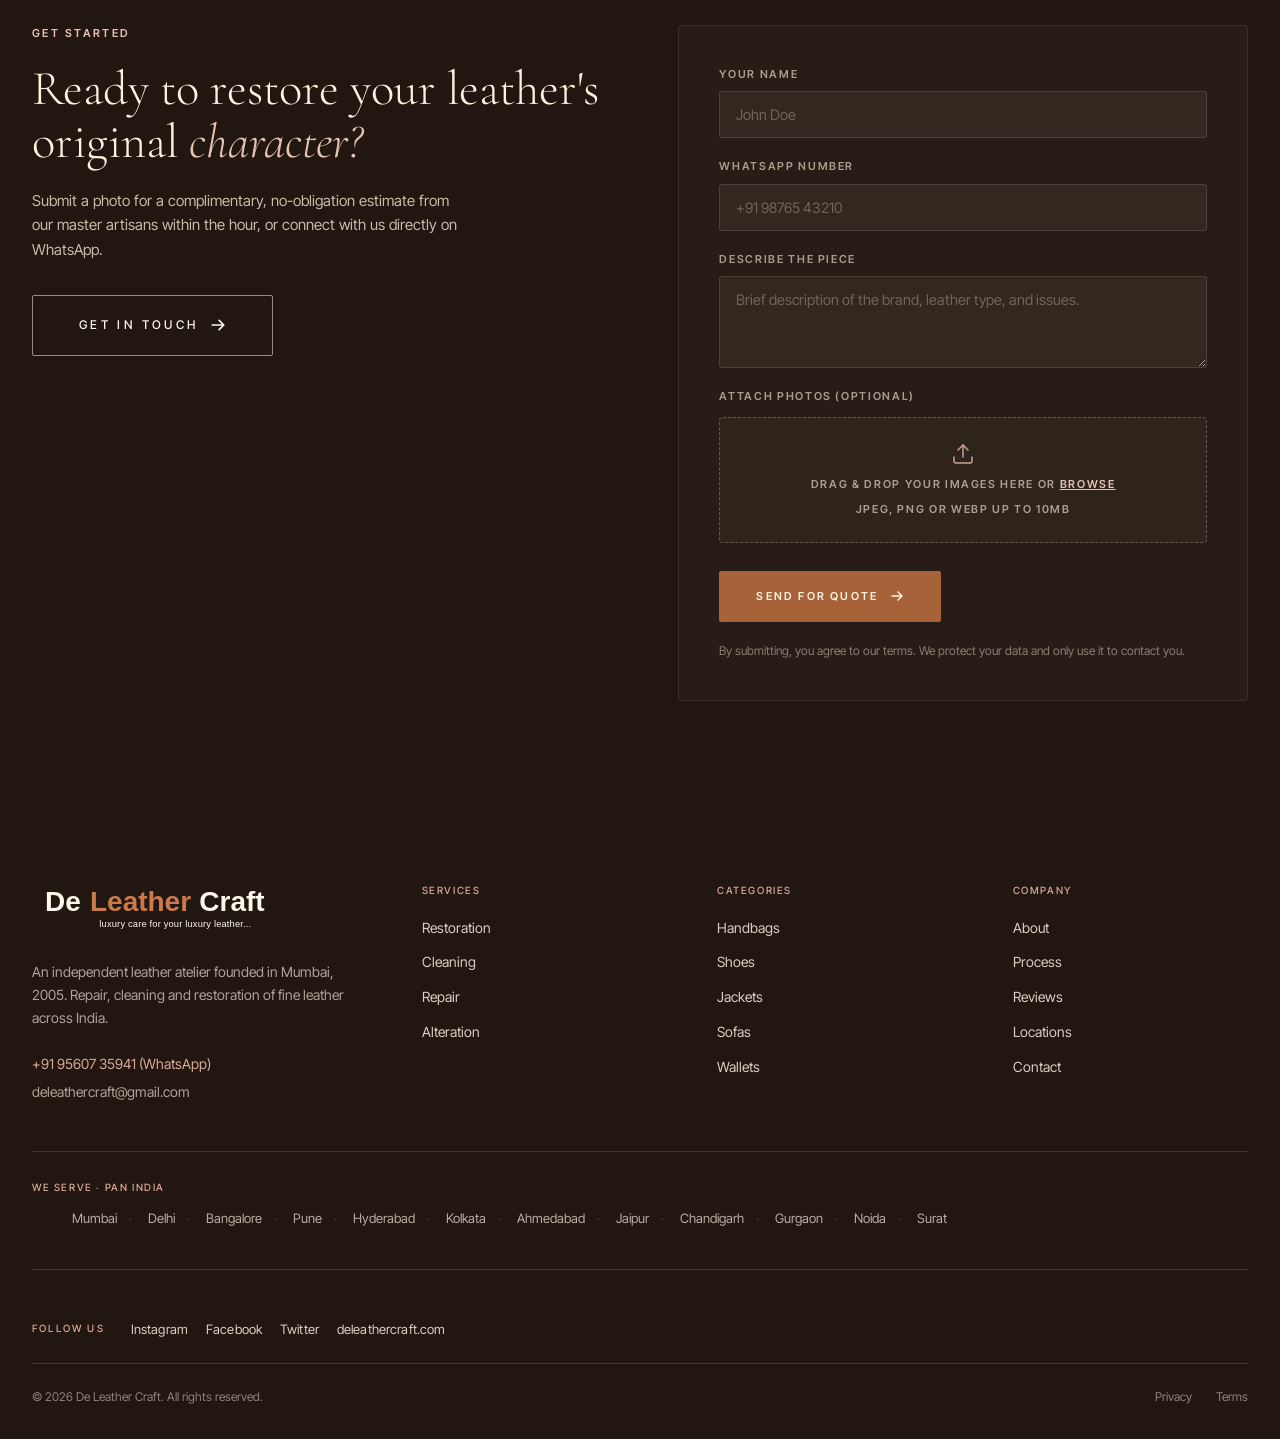
==== commit 68aa0907: "feat(template): mobile flow polish — proof flow, trim repetition, dense bands Round-two mobile audit" ====
--- a/services/leather-bag-restoration/index.html
+++ b/services/leather-bag-restoration/index.html
@@ -384,7 +384,33 @@
     </section>
 
     <!-- =====================================================================
-         6. PROCESS SECTION ("How It Works")
+         6. TRUST SECTION (moved earlier — kanıt geçiş bandı right after BA)
+         data-component="TrustSignals"
+         Experience claims in a minimal, high-whitespace premium band.
+         ===================================================================== -->
+    <section class="sp-trust" data-component="TrustSignals">
+      <div class="wrap">
+        <div class="sp-trust__ribbon">
+          <div class="sp-trust__stat">
+            <span class="sp-trust__stat-number">20+</span>
+            <span class="sp-trust__stat-label">Years of Fine Craftsmanship</span>
+          </div>
+          <div class="sp-trust__divider" aria-hidden="true"></div>
+          <div class="sp-trust__stat">
+            <span class="sp-trust__stat-number">100%</span>
+            <span class="sp-trust__stat-label">Dedicated Atelier Artisans</span>
+          </div>
+          <div class="sp-trust__divider" aria-hidden="true"></div>
+          <div class="sp-trust__stat">
+            <span class="sp-trust__stat-number">12</span>
+            <span class="sp-trust__stat-label">Cities Covered with Free Pickup</span>
+          </div>
+        </div>
+      </div>
+    </section>
+
+    <!-- =====================================================================
+         7. PROCESS SECTION ("How It Works")
          data-component="ProcessTimeline"
          Horizontal layout on desktop, stacked vertically on mobile.
          ===================================================================== -->
@@ -417,32 +443,6 @@
             <p class="sp-process__step-desc">Returned in luxury packaging with a 6-month warranty on work.</p>
           </li>
         </ol>
-      </div>
-    </section>
-
-    <!-- =====================================================================
-         7. TRUST SECTION
-         data-component="TrustSignals"
-         Experience claims in a minimal, high-whitespace premium band.
-         ===================================================================== -->
-    <section class="sp-trust" data-component="TrustSignals">
-      <div class="wrap">
-        <div class="sp-trust__ribbon">
-          <div class="sp-trust__stat">
-            <span class="sp-trust__stat-number">20+</span>
-            <span class="sp-trust__stat-label">Years of Fine Craftsmanship</span>
-          </div>
-          <div class="sp-trust__divider" aria-hidden="true"></div>
-          <div class="sp-trust__stat">
-            <span class="sp-trust__stat-number">100%</span>
-            <span class="sp-trust__stat-label">Dedicated Atelier Artisans</span>
-          </div>
-          <div class="sp-trust__divider" aria-hidden="true"></div>
-          <div class="sp-trust__stat">
-            <span class="sp-trust__stat-number">12</span>
-            <span class="sp-trust__stat-label">Cities Covered with Free Pickup</span>
-          </div>
-        </div>
       </div>
     </section>
 
--- a/style.css
+++ b/style.css
@@ -3181,23 +3181,86 @@
 }
 
 @media (max-width: 640px) {
-  /* Footer was ~1.7 viewports tall on mobile; this trims paddings and
-     stack-gaps so it lands closer to ~700–800px without losing links. */
-  .site-footer { padding: 48px 0 24px; }
-  .footer-top { grid-template-columns: 1fr 1fr; gap: 28px; margin-bottom: 28px; }
-  .footer-brand { grid-column: 1 / -1; }
-  .footer-brand__svg { height: 38px; }
-  .footer-brand__text { margin-top: 14px; font-size: 13px; }
-  .footer-contact { margin-top: 16px; }
-  .footer-col ul { gap: 8px; }
-  .footer-col a { font-size: 13px; }
-  .footer-cities { padding: 20px 0; margin-bottom: 18px; }
-  .footer-cities__list { font-size: 12px; gap: 4px 12px; }
-  .footer-social { padding: 16px 0; gap: 14px; }
-}
-
-@media (max-width: 520px) {
-  .footer-bottom { flex-direction: column; gap: 10px; padding-top: 16px; }
+  /* Tight grouped layout on mobile: single brand block on top, then a
+     compact 3-up row of link columns instead of three stacked blocks.
+     Cities collapse to a single horizontal chip strip and social goes
+     inline so the footer reads as four short bands, not eight rows. */
+  .site-footer { padding: 36px 0 18px; }
+  .footer-top {
+    grid-template-columns: repeat(3, 1fr);
+    gap: 20px 16px;
+    margin-bottom: 18px;
+  }
+  .footer-brand {
+    grid-column: 1 / -1;
+    padding-bottom: 4px;
+    border-bottom: 1px solid rgba(247, 239, 225, 0.12);
+  }
+  /* Bump the footer logo so the inline tagline ("luxury care for your
+     luxury leather…") stays legible — at 34px the tagline rendered at
+     ~6px and visually disappeared. */
+  .footer-brand__svg { height: 56px; }
+  .footer-brand__text {
+    margin-top: 10px;
+    font-size: 12.5px;
+    max-width: none;
+    /* Two lines max — the long marketing blurb was eating ~60px on a
+       phone and adding to the "elongated" feel. */
+    display: -webkit-box;
+    -webkit-line-clamp: 2;
+    -webkit-box-orient: vertical;
+    overflow: hidden;
+  }
+  .footer-contact { margin-top: 12px; flex-direction: row; flex-wrap: wrap; gap: 4px 16px; }
+  .footer-contact__whatsapp,
+  .footer-contact__email { font-size: 12.5px; }
+  .footer-col__title { font-size: 9.5px; margin-bottom: 10px; }
+  .footer-col ul { gap: 7px; }
+  .footer-col a { font-size: 12.5px; }
+
+  /* Cities — label on top, single-row horizontal scroll strip below.
+     Inline label was eating ~40% of the row width and squeezing the
+     chip list into ~160px, which clipped after the third city. */
+  .footer-cities {
+    padding: 12px 0 14px;
+    margin-bottom: 8px;
+  }
+  .footer-cities__label { font-size: 9.5px; margin: 0 0 8px; }
+  .footer-cities__list {
+    display: flex;
+    flex-wrap: nowrap;
+    overflow-x: auto;
+    scrollbar-width: none;
+    -webkit-overflow-scrolling: touch;
+    font-size: 11.5px;
+    gap: 0 10px;
+    padding-right: 16px;
+  }
+  .footer-cities__list::-webkit-scrollbar { display: none; }
+  .footer-cities__list li { white-space: nowrap; }
+
+  /* Social — label + links on the same row, no wrap. */
+  .footer-social {
+    padding: 10px 0;
+    gap: 12px;
+    margin-bottom: 0;
+    flex-wrap: nowrap;
+    overflow-x: auto;
+    scrollbar-width: none;
+  }
+  .footer-social::-webkit-scrollbar { display: none; }
+  .footer-social__label { font-size: 9.5px; flex: 0 0 auto; }
+  .footer-social__list { gap: 14px; flex-wrap: nowrap; }
+  .footer-social__list a { font-size: 12px; white-space: nowrap; }
+
+  .footer-bottom { padding-top: 14px; font-size: 11px; }
+}
+
+@media (max-width: 340px) {
+  /* Very small phones (iPhone SE-class) drop to a 2-up grid so the link
+     labels don't squeeze. iPhone X/12/13/14 (375px) stay 3-up. */
+  .footer-top { grid-template-columns: 1fr 1fr; }
+  .footer-bottom { flex-direction: column; gap: 8px; }
 }
 
 
--- a/service.css
+++ b/service.css
@@ -219,25 +219,25 @@
 }
 
 @media (max-width: 820px) {
-  /* Type-only hero on mobile — calm editorial composition on dark.
-     The product photo carries its weight in the Before/After gallery,
-     so the hero stays uncrowded with no image to mis-position. */
+  /* E1 — minimal mobile hero: breadcrumb + title + single CTA.
+     Eyebrow, sub paragraph and WhatsApp button stripped out so the hero
+     reads as a clean, uncrowded statement. The WhatsApp action lives on
+     the sticky FAB and the sub copy is redundant with the Problem
+     section's empathy text. */
   .sp-hero {
-    padding: clamp(104px, 17vw, 140px) 0 clamp(56px, 12vw, 84px);
+    padding: clamp(96px, 14vw, 120px) 0 clamp(48px, 10vw, 72px);
   }
   .sp-hero__grid {
     display: block;
   }
-  .sp-hero__visual {
+  .sp-hero__visual,
+  .sp-hero__eyebrow,
+  .sp-hero__sub,
+  .sp-hero__actions .btn--whatsapp {
     display: none;
   }
-  /* Cap the sub-headline at three lines so any service's copy stays
-     compact and the CTAs sit near the fold. */
-  .sp-hero__sub {
-    display: -webkit-box;
-    -webkit-line-clamp: 3;
-    -webkit-box-orient: vertical;
-    overflow: hidden;
+  .sp-hero__actions {
+    margin-top: 14px;
   }
 }
 
@@ -523,11 +523,27 @@
 
 @media (max-width: 520px) {
   .sp-ba-panel__images {
-    grid-template-columns: 1fr 1fr; /* Keep side-by-side for easy visual comparison */
-    gap: 8px;                      /* Tighter gap for small screen sizes */
+    grid-template-columns: 1fr 1fr;
+    gap: 8px;
   }
   .sp-ba-img-container {
-    aspect-ratio: 1/1;             /* Retain the premium square crop */
+    aspect-ratio: 1/1;
+  }
+}
+
+/* Fix 2 — Show all BA panels stacked on mobile instead of hiding 2/3
+   behind tabs. This makes 100% of the visual proof visible without
+   tapping, which is the strongest conversion lever on the page. */
+@media (max-width: 820px) {
+  .sp-ba-tabs__nav { display: none; }
+  .sp-ba-panel {
+    display: block !important;
+    animation: none !important;
+  }
+  .sp-ba-panel + .sp-ba-panel {
+    margin-top: 36px;
+    padding-top: 36px;
+    border-top: 1px solid var(--line);
   }
 }
 
@@ -699,14 +715,32 @@
 }
 
 @media (max-width: 720px) {
+  /* Fix 1 — Dark accent band + 3-col grid (Fix 5).
+     Breaks the 4-section krem monotony (Problems→BA→Trust→Testimonials)
+     and compresses the ribbon from ~301px to ~120px. */
+  .sp-trust {
+    background: var(--ink);
+    border-color: transparent;
+    padding: 28px 0;
+  }
   .sp-trust__ribbon {
-    flex-direction: column;
+    flex-direction: row;
+    justify-content: space-around;
+    gap: 12px;
   }
   .sp-trust__divider {
     display: none;
   }
   .sp-trust__stat {
     min-width: 0;
+  }
+  .sp-trust__stat-number {
+    color: var(--rose);
+    font-size: 28px;
+  }
+  .sp-trust__stat-label {
+    color: rgba(247, 239, 225, 0.6);
+    font-size: 9.5px;
   }
 }
 
@@ -1211,15 +1245,85 @@
   .sp-final-cta__field input,
   .sp-final-cta__field textarea { padding: 10px 14px; font-size: 14px; }
   .sp-final-cta__field textarea { min-height: 64px; }
-  .sp-final-cta__upload-zone { min-height: 88px; padding: 16px 12px; }
-  .sp-final-cta__upload-icon { width: 20px; height: 20px; }
-  .sp-final-cta__upload-text { font-size: 12.5px; }
+  /* Fix 3 — Hide the upload zone on mobile; most users send photos via
+     WhatsApp anyway and it was eating ~120px. */
+  .sp-final-cta__field--file { display: none; }
   .sp-final-cta__submit { padding: 14px 28px; }
   .sp-final-cta__legal { font-size: 11px; }
 }
 
 /* ==========================================================================
-   13. REDUCED MOTION
+   13. MOBILE-FIRST POLISH
+   ========================================================================== */
+@media (max-width: 640px) {
+  /* Section titles were 36px, nearly matching the hero title (38px),
+     which broke the typographic hierarchy. */
+  .section-title { font-size: 28px; }
+
+  /* Problem card descriptions were 5-6 lines of text on mobile. Clamp
+     to 3 lines so cards stay compact in the swipe strip. */
+  .sp-problem-card__desc {
+    display: -webkit-box;
+    -webkit-line-clamp: 3;
+    -webkit-box-orient: vertical;
+    overflow: hidden;
+  }
+
+  /* Final CTA and Footer are both dark (ink bg) with no visual
+     boundary, which makes them merge into one block. */
+  .sp-final-cta { border-bottom: 1px solid rgba(247, 239, 225, 0.12); }
+
+  /* Before/After bullets hidden on mobile — bullets repeat what the
+     panel title + image pair already says. Drops each panel by ~100px
+     and the section by ~300px overall (3 panels stacked). */
+  .sp-ba-panel__bullets { display: none; }
+
+  /* Process step descriptions are short ("Free door-to-door…") and the
+     step title alone communicates the step. Hide the desc on mobile to
+     compress the strip cards. */
+  .sp-process__step-desc { display: none; }
+
+  /* Process header was eyebrow + 2-line title + breathing room ~140px.
+     Tighten on mobile so the dark strip feels punchy not preamble-heavy. */
+  .sp-process__head { margin-bottom: 18px !important; }
+  .sp-process .eyebrow { font-size: 10px; margin-bottom: 4px; }
+
+  /* Testimonials get a dark band on mobile — adds drama and balances
+     the krem run (Problems → BA → Testimonials → FAQ) with a third
+     dark moment alongside Trust and Process. */
+  .sp-testimonials { background: var(--ink); }
+  .sp-testimonials .section-title { color: var(--paper); }
+  .sp-testimonials .section-title em { color: var(--rose); }
+  .sp-testimonials .eyebrow { color: var(--rose); }
+  .sp-testimonial-card {
+    background: rgba(247, 239, 225, 0.04);
+    border-color: rgba(247, 239, 225, 0.12);
+  }
+  .sp-testimonial-card,
+  .sp-testimonial-card p,
+  .sp-testimonial-card__quote { color: var(--paper); }
+  .sp-testimonial-card__author,
+  .sp-testimonial-card__name { color: var(--paper); }
+  .sp-testimonial-card__meta { color: rgba(247, 239, 225, 0.55); }
+
+  /* FAQ compress — 6 items × ~125px was eating a full screen. Trim
+     padding and shrink the question font so it feels denser. */
+  .sp-faq__item summary,
+  .sp-faq details summary { padding: 14px 0; }
+  .sp-faq__q { font-size: 15.5px; }
+  .sp-faq__num { font-size: 10px; }
+  .sp-faq__body { padding-bottom: 14px; }
+  .sp-faq__body p { font-size: 13.5px; }
+
+  /* Final CTA — the entire content block (eyebrow + title + desc +
+     "GET IN TOUCH" CTA) repeats what the hero CTA already says and adds
+     ~250px of scroll. Hide it on mobile; the form alone is the action. */
+  .sp-final-cta__content { display: none; }
+  .sp-final-cta__grid { grid-template-columns: 1fr; gap: 0; }
+}
+
+/* ==========================================================================
+   14. REDUCED MOTION
    ========================================================================== */
 @media (prefers-reduced-motion: reduce) {
   .sp-problem-card,
